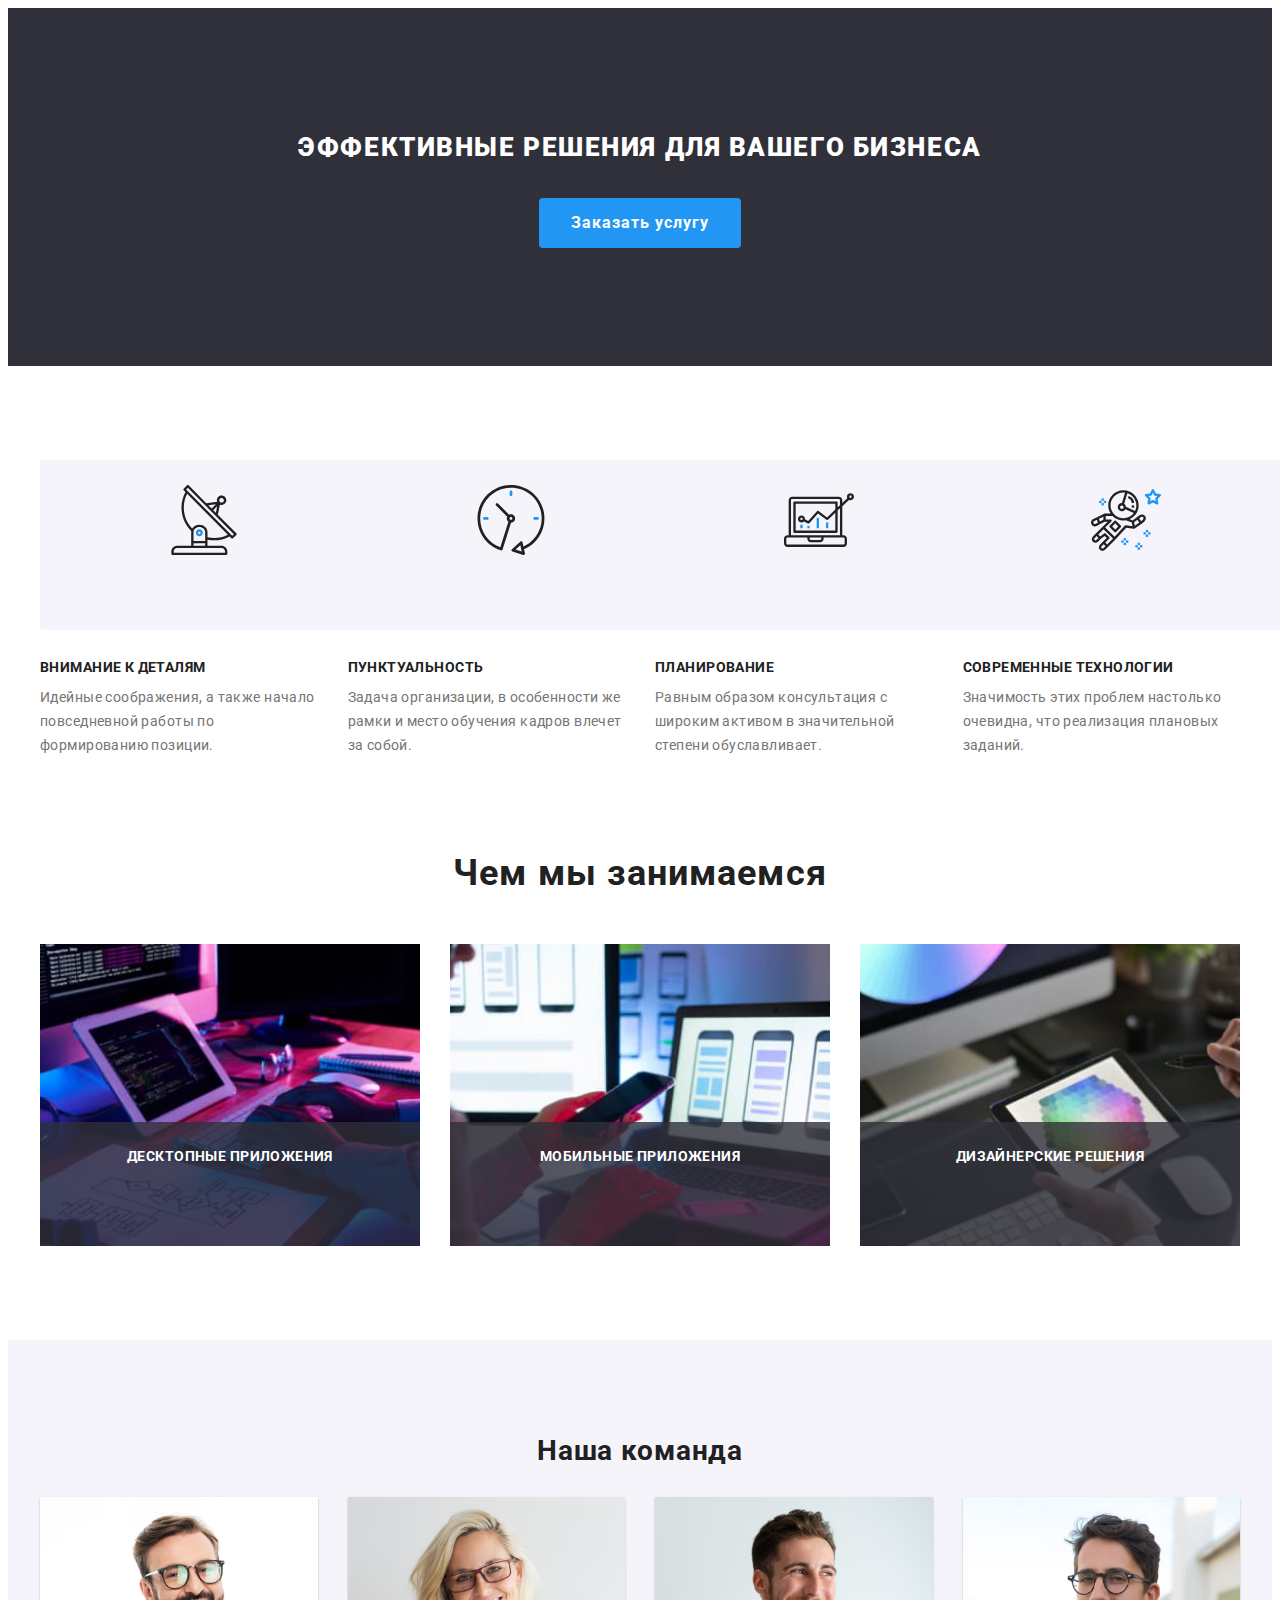
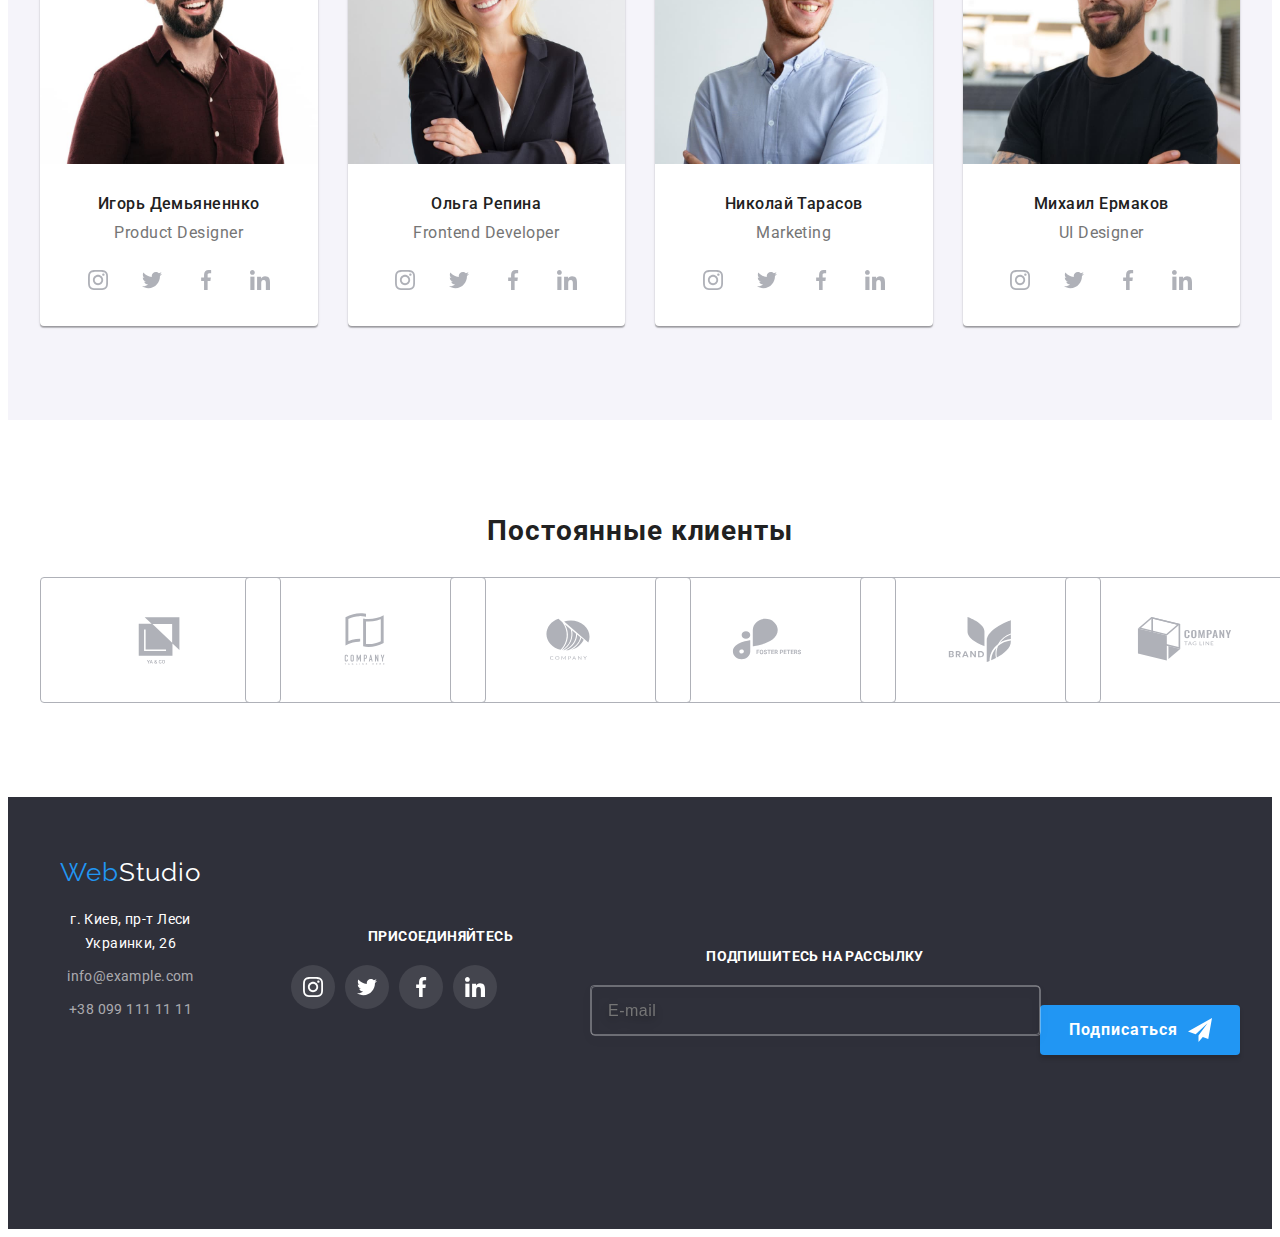
==== index.html @ bc634cd7 "Початок ДЗ 8" ====
<!DOCTYPE html>
<html lang="ru">
  <head>
    <meta charset="UTF-8" />
    <meta http-equiv="X-UA-Compatible" content="IE=edge" />
    <meta name="viewport" content="width=device-width, initial-scale=1.0" />
    <link
      href="https://fonts.googleapis.com/css2?family=Raleway:wght@700&family=Roboto:wght@400;500;700;900&display=swap"
      rel="stylesheet"
    />
    <link
      rel="stylesheet"
      href="https://cdnjs.cloudflare.com/ajax/libs/modern-normalize/1.1.0/modern-normalize.min.css"
      integrity="sha512-wpPYUAdjBVSE4KJnH1VR1HeZfpl1ub8YT/NKx4PuQ5NmX2tKuGu6U/JRp5y+Y8XG2tV+wKQpNHVUX03MfMFn9Q=="
      crossorigin="anonymous"
      referrerpolicy="no-referrer"
    />
    <link rel="stylesheet" href="./css/main.min.css" />
    <title>Студия</title>
  </head>
  <body>
    <!---Шапка сайту-->
    <!-- <header class="header">
      <div class="container">
        <a href="/" class="logo header__logo link"
          >Web<span class="logo logo--dark">Studio</span></a
        >
        <nav class="navigation">
          <ul class="menu-list list">
            <li class="menu-list__item">
              <a class="menu-list__link link current" href="./index.html"
                >Студия</a
              >
            </li>
            <li class="menu-list__item">
              <a class="menu-list__link link" href="./portfolio.html"
                >Портфолио</a
              >
            </li>
            <li class="menu-list__item">
              <a class="menu-list__link link" href="/Контакты">Контакты</a>
            </li>
          </ul>
        </nav>
        <div class="connection">
          <a class="connection__link link" href="malto:info@devstudio.com">
            <svg class="connection__icon" width="16" height="12">
              <use href="./images/symbol-defs-big.svg#icon-envelope"></use></svg
            >info@devstudio.com
          </a>
          <a class="connection__link link" href="tel:+380961111111"
            ><svg class="connection__icon" width="10" height="16">
              <use
                href="./images/symbol-defs-big.svg#icon-smartphone"
              ></use></svg
            >+38 096 111 11 11</a
          >
        </div>
      </div>
    </header> -->

    <!--Герой-->
    <main>
      <section class="hero">
        <div class="container">
          <h1 class="hero__title">ЭФФЕКТИВНЫЕ РЕШЕНИЯ ДЛЯ ВАШЕГО БИЗНЕСА</h1>
          <button type="button" class="hero__btn" data-modal-open>
            Заказать услугу
          </button>
        </div>
      </section>

      <!--О нашей компании-->

      <section class="feature">
        <div class="container">
          <h2 hidden>Наши преемущества</h2>
          <ul class="feature__list list">
            <li class="feature__item">
              <div class="feature__bg">
                <svg class="feature__icon" width="70" height="70">
                  <use href="./images/symbol-defs-big.svg#icon-antenna"></use>
                </svg>
              </div>
              <h3 class="feature__title">ВНИМАНИЕ К ДЕТАЛЯМ</h3>
              <p class="feature__text">
                Идейные соображения, а также начало повседневной работы по
                формированию позиции.
              </p>
            </li>
            <li class="feature__item">
              <div class="feature__bg">
                <svg class="feature__icon" width="70" height="70">
                  <use href="./images/symbol-defs-big.svg#icon-clock"></use>
                </svg>
              </div>
              <h3 class="feature__title">ПУНКТУАЛЬНОСТЬ</h3>
              <p class="feature__text">
                Задача организации, в особенности же рамки и место обучения
                кадров влечет за собой.
              </p>
            </li>
            <li class="feature__item">
              <div class="feature__bg">
                <svg class="feature__icon" width="70" height="70">
                  <use href="./images/symbol-defs-big.svg#icon-diagram"></use>
                </svg>
              </div>
              <h3 class="feature__title">ПЛАНИРОВАНИЕ</h3>
              <p class="feature__text">
                Равным образом консультация с широким активом в значительной
                степени обуславливает.
              </p>
            </li>
            <li class="feature__item">
              <div class="feature__bg">
                <svg class="feature__icon" width="70" height="70">
                  <use href="./images/symbol-defs-big.svg#icon-astronaut"></use>
                </svg>
              </div>
              <h3 class="feature__title">СОВРЕМЕННЫЕ ТЕХНОЛОГИИ</h3>
              <p class="feature__text">
                Значимость этих проблем настолько очевидна, что реализация
                плановых заданий.
              </p>
            </li>
          </ul>
        </div>
      </section>

      <section class="about">
        <div class="container">
          <h2 class="about-title">Чем мы занимаемся</h2>
          <ul class="about-list list">
            <li class="about-item">
              <p class="applications">ДЕСКТОПНЫЕ ПРИЛОЖЕНИЯ</p>
              <img
                src="./images/image1.jpg"
                alt="Написание кода"
                width="370"
                height="294"
              />
            </li>
            <li class="about-item">
              <p class="applications">МОБИЛЬНЫЕ ПРИЛОЖЕНИЯ</p>
              <img
                src="./images/image2.jpg"
                alt="Разработка мобильного приложения"
                width="370"
                height="294"
              />
            </li>
            <li class="about-item">
              <p class="applications">ДИЗАЙНЕРСКИЕ РЕШЕНИЯ</p>
              <img
                src="./images/image3.jpg"
                alt="Конечный результат приложения"
                width="370"
                height="294"
              />
            </li>
          </ul>
        </div>
      </section>

      <section class="team">
        <div class="container">
          <h2 class="team-title">Наша команда</h2>
          <ul class="team-list list">
            <li class="team-item">
              <img
                src="./images/imgigor.jpg"
                alt="Игорь Демьяненнко"
                width="270"
                height="260"
              />
              <div class="name-position">
                <h3 class="team-name">Игорь Демьяненнко</h3>
                <p lang="en" class="team-position">Product Designer</p>
                <ul class="team-soc-list list">
                  <li class="team-soc-item">
                    <a href="" class="team-soc-link">
                      <svg class="team-soc-icon" width="20" height="20">
                        <use
                          href="./images/symbol-defs-big.svg#icon-instagram"
                        ></use>
                      </svg>
                    </a>
                  </li>
                  <li class="team-soc-item">
                    <a href="" class="team-soc-link"
                      ><svg class="team-soc-icon" width="20" height="20">
                        <use
                          href="./images/symbol-defs-big.svg#icon-twitter"
                        ></use></svg
                    ></a>
                  </li>
                  <li class="team-soc-item">
                    <a href="" class="team-soc-link"
                      ><svg class="team-soc-icon" width="20" height="20">
                        <use
                          href="./images/symbol-defs-big.svg#icon-facebook"
                        ></use></svg
                    ></a>
                  </li>
                  <li class="team-soc-item">
                    <a href="" class="team-soc-link"
                      ><svg class="team-soc-icon" width="20" height="20">
                        <use
                          href="./images/symbol-defs-big.svg#icon-linkedin"
                        ></use></svg
                    ></a>
                  </li>
                </ul>
              </div>
            </li>
            <li class="team-item">
              <img
                src="./images/imgolga.jpg"
                alt="Ольга Репина"
                width="270"
                height="260"
              />
              <div class="name-position">
                <h3 class="team-name">Ольга Репина</h3>
                <p lang="en" class="team-position">Frontend Developer</p>
                <ul class="team-soc-list list">
                  <li class="team-soc-item">
                    <a href="" class="team-soc-link">
                      <svg class="team-soc-icon" width="20" height="20">
                        <use
                          href="./images/symbol-defs-big.svg#icon-instagram"
                        ></use>
                      </svg>
                    </a>
                  </li>
                  <li class="team-soc-item">
                    <a href="" class="team-soc-link"
                      ><svg class="team-soc-icon" width="20" height="20">
                        <use
                          href="./images/symbol-defs-big.svg#icon-twitter"
                        ></use></svg
                    ></a>
                  </li>
                  <li class="team-soc-item">
                    <a href="" class="team-soc-link"
                      ><svg class="team-soc-icon" width="20" height="20">
                        <use
                          href="./images/symbol-defs-big.svg#icon-facebook"
                        ></use></svg
                    ></a>
                  </li>
                  <li class="team-soc-item">
                    <a href="" class="team-soc-link"
                      ><svg class="team-soc-icon" width="20" height="20">
                        <use
                          href="./images/symbol-defs-big.svg#icon-linkedin"
                        ></use></svg
                    ></a>
                  </li>
                </ul>
              </div>
            </li>
            <li class="team-item">
              <img
                src="./images/imgnikolay.jpg"
                alt="Николай Тарасов"
                width="270"
                height="260"
              />
              <div class="name-position">
                <h3 class="team-name">Николай Тарасов</h3>
                <p lang="en" class="team-position">Marketing</p>
                <ul class="team-soc-list list">
                  <li class="team-soc-item">
                    <a href="" class="team-soc-link">
                      <svg class="team-soc-icon" width="20" height="20">
                        <use
                          href="./images/symbol-defs-big.svg#icon-instagram"
                        ></use>
                      </svg>
                    </a>
                  </li>
                  <li class="team-soc-item">
                    <a href="" class="team-soc-link"
                      ><svg class="team-soc-icon" width="20" height="20">
                        <use
                          href="./images/symbol-defs-big.svg#icon-twitter"
                        ></use></svg
                    ></a>
                  </li>
                  <li class="team-soc-item">
                    <a href="" class="team-soc-link"
                      ><svg class="team-soc-icon" width="20" height="20">
                        <use
                          href="./images/symbol-defs-big.svg#icon-facebook"
                        ></use></svg
                    ></a>
                  </li>
                  <li class="team-soc-item">
                    <a href="" class="team-soc-link"
                      ><svg class="team-soc-icon" width="20" height="20">
                        <use
                          href="./images/symbol-defs-big.svg#icon-linkedin"
                        ></use></svg
                    ></a>
                  </li>
                </ul>
              </div>
            </li>
            <li class="team-item">
              <img
                src="./images/imgmikhail.jpg"
                alt="Михаил Ермаков"
                width="270"
                height="260"
              />
              <div class="name-position">
                <h3 class="team-name">Михаил Ермаков</h3>
                <p lang="en" class="team-position">UI Designer</p>
                <ul class="team-soc-list list">
                  <li class="team-soc-item">
                    <a href="" class="team-soc-link">
                      <svg class="team-soc-icon" width="20" height="20">
                        <use
                          href="./images/symbol-defs-big.svg#icon-instagram"
                        ></use>
                      </svg>
                    </a>
                  </li>
                  <li class="team-soc-item">
                    <a href="" class="team-soc-link"
                      ><svg class="team-soc-icon" width="20" height="20">
                        <use
                          href="./images/symbol-defs-big.svg#icon-twitter"
                        ></use></svg
                    ></a>
                  </li>
                  <li class="team-soc-item">
                    <a href="" class="team-soc-link"
                      ><svg class="team-soc-icon" width="20" height="20">
                        <use
                          href="./images/symbol-defs-big.svg#icon-facebook"
                        ></use></svg
                    ></a>
                  </li>
                  <li class="team-soc-item">
                    <a href="" class="team-soc-link"
                      ><svg class="team-soc-icon" width="20" height="20">
                        <use
                          href="./images/symbol-defs-big.svg#icon-linkedin"
                        ></use></svg
                    ></a>
                  </li>
                </ul>
              </div>
            </li>
          </ul>
        </div>
      </section>
      <section class="clients">
        <div class="container">
          <h2 class="clients-title">Постоянные клиенты</h2>
          <ul class="clients-list list">
            <li class="clients-item">
              <a href="" class="clients-link">
                <svg class="clients-icon" width="106" height="60">
                  <use href="./images/symbol-defs-big.svg#icon-logo_1"></use>
                </svg>
              </a>
            </li>
            <li class="clients-item">
              <a href="" class="clients-link">
                <svg class="clients-icon" width="106" height="60">
                  <use href="./images/symbol-defs-big.svg#icon-logo_2"></use>
                </svg>
              </a>
            </li>
            <li class="clients-item">
              <a href="" class="clients-link">
                <svg class="clients-icon" width="106" height="60">
                  <use href="./images/symbol-defs-big.svg#icon-logo_3"></use>
                </svg>
              </a>
            </li>
            <li class="clients-item">
              <a href="" class="clients-link">
                <svg class="clients-icon" width="106" height="60">
                  <use href="./images/symbol-defs-big.svg#icon-logo_4"></use>
                </svg>
              </a>
            </li>
            <li class="clients-item">
              <a href="" class="clients-link">
                <svg class="clients-icon" width="106" height="60">
                  <use href="./images/symbol-defs-big.svg#icon-logo_5"></use>
                </svg>
              </a>
            </li>
            <li class="clients-item">
              <a href="" class="clients-link">
                <svg class="clients-icon" width="106" height="60">
                  <use href="./images/symbol-defs-big.svg#icon-logo_6"></use>
                </svg>
              </a>
            </li>
          </ul>
        </div>
      </section>
    </main>

    <!--Подвал-->
    <footer class="footer-content">
      <div class="container">
        <div class="footer-address">
          <a href="/" class="logo logo__footer link"
            >Web<span class="logo__footer logo--light">Studio</span></a
          >
          <address>
            <ul class="address-list list">
              <li class="contact-address">
                <a
                  class="address link"
                  href="https://goo.gl/maps/pw15rnCZKa5F1fGf9"
                  target="_blank"
                  rel="noopener noreferrer nofollow"
                  >г. Киев, пр-т Леси Украинки, 26</a
                >
              </li>
              <li class="contact-address">
                <a class="address-footer link" href="malto:info@example.com"
                  >info@example.com</a
                >
              </li>
              <li class="contact-address">
                <a class="address-footer link" href="tel:+380991111111"
                  >+38 099 111 11 11</a
                >
              </li>
            </ul>
          </address>
        </div>
        <div class="soc-sending">
          <div class="social-media">
            <h2 class="social-media-title">Присоединяйтесь</h2>
            <ul class="social-media-list list">
              <li class="social-media-item">
                <a href="" class="social-media-link">
                  <svg class="social-media-icon" width="20" height="20">
                    <use
                      href="./images/symbol-defs-big.svg#icon-instagram"
                    ></use>
                  </svg>
                </a>
              </li>
              <li class="social-media-item">
                <a href="" class="social-media-link">
                  <svg class="social-media-icon" width="20" height="20">
                    <use href="./images/symbol-defs-big.svg#icon-twitter"></use>
                  </svg>
                </a>
              </li>
              <li class="social-media-item">
                <a href="" class="social-media-link">
                  <svg class="social-media-icon" width="20" height="20">
                    <use
                      href="./images/symbol-defs-big.svg#icon-facebook"
                    ></use>
                  </svg>
                </a>
              </li>
              <li class="social-media-item">
                <a href="" class="social-media-link">
                  <svg class="social-media-icon" width="20" height="20">
                    <use
                      href="./images/symbol-defs-big.svg#icon-linkedin"
                    ></use>
                  </svg>
                </a>
              </li>
            </ul>
          </div>
          <div class="sending">
            <div class="sending-mail">
              <h2 class="sending-title">Подпишитесь на рассылку</h2>
              <form class="form-mail">
                <input name="email" placeholder="E-mail" class="input-mail" />
              </form>
            </div>
            <button type="submit" class="sending-btn">
              Подписаться
              <svg class="iconsend" width="24" height="24">
                <use href="./images/symbol-defs-big.svg#icon-iconsend"></use>
              </svg>
            </button>
          </div>
        </div>
      </div>
    </footer>
    <div class="backdrop is-hidden" data-modal>
      <div class="modal">
        <button type="button" class="modal-close-btn" data-modal-close>
          <svg class="modal-close-icon" width="18" height="18">
            <use href="./images/symbol-defs-big.svg#icon-modal-close"></use>
          </svg>
        </button>
        <form class="modal-form">
          <h2 class="modal-title">Оставьте свои данные, мы вам перезвоним</h2>
          <ul class="modal-list list">
            <li class="modal-item">
              <label class="modal-item-lbl" for="lbl">Имя</label>
              <span class="form-field">
                <input class="input-item" name="lbl" id="lbl" />
                <svg class="modal-icon" width="18" height="18">
                  <use
                    href="./images/symbol-defs-big.svg#icon-person-black"
                  ></use>
                </svg>
              </span>
            </li>
            <li class="modal-item">
              <label class="modal-item-lbl" for="tel">Телефон</label>
              <span class="form-field">
                <input type="tel" class="input-item" name="tel" id="tel" />
                <svg class="modal-icon" width="18" height="18">
                  <use
                    href="./images/symbol-defs-big.svg#icon-phone-black"
                  ></use>
                </svg>
              </span>
            </li>
            <li class="modal-item">
              <label class="modal-item-lbl" for="mail">Почта</label>
              <span class="form-field">
                <input type="email" class="input-item" name="mail" id="mail" />
                <svg class="modal-icon" width="18" height="18">
                  <use
                    href="./images/symbol-defs-big.svg#icon-email-black"
                  ></use>
                </svg>
              </span>
            </li>
          </ul>
          <div class="modal-comment">
            <label class="modal-item-lbl" for="comment">Коментарий</label>
            <textarea
              class="input-item-com"
              name="comment"
              id="comment"
              placeholder="Введите текст"
            ></textarea>
          </div>
          <div class="agree">
            <input
              class="input-check visually-hidden"
              type="checkbox"
              id="input-check"
              name="policy"
              value="policy"
            />
            <label for="input-check" class="check-text">
              <span>
                <svg class="icon-check" width="16" height="15">
                  <use href="./images/symbol-defs-big.svg#icon-check"></use>
                </svg>
              </span>
              Соглашаюсь с рассылкой и принимаю&nbsp;
              <a href="" class="agreement-contract"> Условия договора</a>
            </label>
          </div>
          <button type="submit" class="sending-button">Отправить</button>
        </form>
      </div>
    </div>
    <script src="./js/modal.js"></script>
  </body>
</html>
---- css/main.min.css ----
:root{--title-color: #212121;--first-color: #757575;--second-color: #ffffff;--accent-color: #2196f3;--main-background-color: #f5f4fa;--main-padding: 94px;--main-margin: 30px}body{font-family:"Roboto","Raleway",sans-serif;color:var(--title-color)}p,h1,h2,h3,h4,h5,h6{margin:0}ul{padding-left:0;margin:0}img{display:block;width:100%;height:auto}.link{text-decoration:none}.list{list-style:none}.visually-hidden{position:absolute;white-space:nowrap;width:1px;height:1px;overflow:hidden;border:0;padding:0;clip:rect(0 0 0 0);clip-path:inset(50%);margin:-1px}.container{width:100%;padding-left:15px;padding-right:15px;margin:0 auto}@media screen and (min-width: 480px){.container{max-width:480px}}@media screen and (min-width: 768px){.container{max-width:768px}}@media screen and (min-width: 1200px){.container{max-width:1200px}}.logo{font-family:"Raleway",Tahoma,sans-serif;font-size:26px;line-height:1.19;letter-spacing:.03em;color:var(--accent-color);display:block}.header__logo{margin-right:93px;padding-top:24px;padding-bottom:25px}.logo--dark{color:#000}.header{border-bottom:1px solid #ececec}.header .container{display:flex;align-items:center}.menu-list{display:flex}.menu-list__link{font-weight:500;font-size:14px;line-height:1.14;letter-spacing:.02em;color:var(--title-color);padding-top:32px;padding-bottom:32px;position:relative;transition:color 250ms cubic-bezier(0.4, 0, 0.2, 1)}.menu-list__link:hover,.menu-list__link:focus{color:var(--accent-color)}.menu-list__link.current{color:var(--accent-color)}.link.current::after{content:"";display:block;position:absolute;width:100%;height:4px;bottom:0;background:var(--accent-color);border-radius:2px}.menu-list__item:not(:last-child){margin-right:50px}.connection{display:flex;margin-left:auto}.connection__link{display:flex;align-items:center;font-weight:500;font-size:14px;line-height:1.14;letter-spacing:.02em;color:var(--first-color);padding-top:32px;padding-bottom:32px;transition:color 250ms cubic-bezier(0.4, 0, 0.2, 1)}.connection__link:hover,.connection__link:focus{color:var(--accent-color)}.connection__link:not(:last-child){margin-right:50px}.connection__icon{fill:currentColor;margin-right:10px}.hero{background-color:#2f303a;padding-top:118px;padding-bottom:118px}.hero__title{width:100%;margin:0 auto;font-weight:900;font-size:26px;line-height:1.62;text-align:center;letter-spacing:.06em;text-transform:uppercase;color:var(--second-color);margin-bottom:var(--main-margin)}.hero__btn{font-family:inherit;font-weight:700;font-size:16px;line-height:1.88;letter-spacing:.06em;color:var(--second-color);background-color:var(--accent-color);border-radius:4px;border:none;cursor:pointer;margin:0 auto;display:block;padding:10px 32px;transition:color 250ms cubic-bezier(0.4, 0, 0.2, 1)}.hero__btn:hover,.hero__btn:focus{background-color:#188ce8}.feature{padding-top:60px;padding-bottom:60px}@media screen and (min-width: 1200px){.feature{padding-top:var(--main-padding);padding-bottom:var(--main-padding)}}.feature__bg{width:100%;height:120px;background:#f5f4fa;border-radius:4px;margin-bottom:var(--main-margin);padding:25px}.feature__icon{display:block;margin:0 auto}.feature__title{font-size:14px;line-height:1.14;letter-spacing:.03em;text-transform:uppercase;text-align:center;color:var(--title-color);margin-bottom:10px}@media screen and (min-width: 768px){.feature__title{text-align:left}}.feature__text{font-size:14px;line-height:1.71;letter-spacing:.03em;color:var(--first-color)}.feature__list{margin-bottom:-30px}@media screen and (min-width: 768px){.feature__list{display:flex;flex-wrap:wrap;margin-left:-30px}}.feature__item{margin-bottom:var(--main-margin)}@media screen and (min-width: 768px){.feature__item{width:calc(50% - 30px);margin-left:var(--main-margin);margin-bottom:var(--main-margin)}}@media screen and (min-width: 1200px){.feature__item{width:calc(25% - 30px)}}.about{padding-bottom:var(--main-padding)}@media screen and (max-width: 1199px){.about{display:none}}.about-list{display:flex;margin-left:-30px}.about-item{flex-basis:calc(33.3333333333% - 30px);margin-left:var(--main-margin);position:relative}.applications{position:absolute;bottom:0;width:100%;height:70px;background-color:rgba(47,48,58,.8);font-weight:700;font-size:14px;line-height:1.14;text-align:center;text-transform:uppercase;letter-spacing:.03em;color:var(--second-color);padding:27px 0px}.about-title{font-size:36px;line-height:1.17;letter-spacing:.03em;text-align:center;color:var(--title-color);margin-bottom:50px}.team-title{font-size:28px;line-height:1.18;text-align:center;letter-spacing:.03em;color:var(--title-color);margin-bottom:var(--main-margin)}.team{background-color:var(--main-background-color);padding-top:60px;padding-bottom:60px}@media screen and (min-width: 1200px){.team{padding-top:var(--main-padding);padding-bottom:var(--main-padding)}}.team-list{margin-bottom:-30px}@media screen and (min-width: 768px){.team-list{display:flex;flex-wrap:wrap;margin-left:-30px}}.team-item{margin-bottom:var(--main-margin);background:#fff;box-shadow:0px 1px 3px rgba(0,0,0,.12),0px 1px 1px rgba(0,0,0,.14),0px 2px 1px rgba(0,0,0,.2);border-radius:0px 0px 4px 4px}@media screen and (min-width: 768px){.team-item{width:calc(50% - 30px);margin-left:var(--main-margin);margin-bottom:var(--main-margin)}}@media screen and (min-width: 1200px){.team-item{width:calc(25% - 30px)}}.team-name{font-weight:500;font-size:16px;line-height:1.19;text-align:center;letter-spacing:.03em;color:var(--title-color);margin-bottom:10px;padding-top:30px}.team-position{font-size:16px;line-height:1.19;text-align:center;letter-spacing:.03em;color:var(--first-color);margin-bottom:16px}.team-soc-list{display:flex;justify-content:center;padding-bottom:24px}.team-soc-item:not(:last-child){margin-right:10px}.team-soc-link{width:44px;height:44px;background-color:var(--second-color);border-radius:50%;display:flex;justify-content:center;align-items:center;color:#afb1b8;transition:color 250ms cubic-bezier(0.4, 0, 0.2, 1),background-color 250ms cubic-bezier(0.4, 0, 0.2, 1)}.team-soc-link:hover,.team-soc-link:focus{background-color:var(--accent-color);color:var(--second-color)}.team-soc-icon{fill:currentColor}.clients{padding-top:60px;padding-bottom:60px}@media screen and (min-width: 1200px){.clients{padding-top:var(--main-padding);padding-bottom:var(--main-padding)}}.clients-title{font-style:normal;font-size:28px;line-height:1.18;text-align:center;letter-spacing:.03em;color:var(--title-color);margin-bottom:var(--main-margin)}.clients-list{display:flex;flex-wrap:wrap;margin-left:-30px;margin-bottom:-30px}.clients-item{width:calc(50% - 30px);margin-left:var(--main-margin);margin-bottom:var(--main-margin)}@media screen and (min-width: 768px){.clients-item{width:calc(33.3333333333% - 30px)}}@media screen and (min-width: 1200px){.clients-item{width:calc(16.6666666667% - 30px)}}.clients-link{display:flex;justify-content:center;align-items:center;width:100%;height:92px;border:1px solid #afb1b8;border-radius:4px;color:#afb1b8;padding:16px 32px;transition:color 250ms cubic-bezier(0.4, 0, 0.2, 1),border 250ms cubic-bezier(0.4, 0, 0.2, 1)}.clients-link:hover,.clients-link:focus{border:1px solid var(--accent-color);color:var(--accent-color)}.clients-icon{fill:currentColor}.footer-content{padding-top:60px;padding-bottom:60px;background-color:#2f303a}@media screen and (min-width: 768px){.footer-address-tab{display:flex;justify-content:space-around}}@media screen and (min-width: 1200px){.footer-content .container{display:flex}}.footer-address{text-align:center}@media screen and (min-width: 1200px){.footer-address{margin-right:70px}}.logo__footer{margin-bottom:20px}.logo--light{color:var(--second-color)}@media screen and (min-width: 1200px){.logo--light{margin-bottom:93px}}.address-list{margin-bottom:60px}@media screen and (min-width: 1200px){.address-list{margin-top:20px}}.address{font-style:normal;font-size:14px;line-height:1.71;letter-spacing:.03em;color:var(--second-color);transition:color 250ms cubic-bezier(0.4, 0, 0.2, 1)}.address:hover,.address:focus{color:var(--accent-color)}.address-footer{font-style:normal;font-size:14px;line-height:1.71;letter-spacing:.03em;color:rgba(255,255,255,.6);transition:color 250ms cubic-bezier(0.4, 0, 0.2, 1)}.address-footer:hover,.address-footer:focus{color:var(--accent-color)}@media screen and (min-width: 1200px){.contact-address:not(:last-child){margin-bottom:9px}}@media screen and (min-width: 1200px){.social-media{padding-top:72px;padding-bottom:100px}}.social-media-title{font-size:14px;line-height:1.14;letter-spacing:.03em;text-transform:uppercase;text-align:center;color:var(--second-color);margin-bottom:20px}.social-media-list{display:flex;justify-content:center;margin-bottom:60px}@media screen and (min-width: 1200px){.social-media-list{margin-right:93px}}.social-media-item:not(:last-child){margin-right:10px}.social-media-link{display:flex;justify-content:center;align-items:center;width:44px;height:44px;background-color:rgba(255,255,255,.1);color:var(--second-color);border-radius:50%;transition:background-color 250ms cubic-bezier(0.4, 0, 0.2, 1)}.social-media-link:hover,.social-media-link:focus{background-color:var(--accent-color)}.social-media-icon{fill:currentColor}@media screen and (min-width: 1200px){.soc-sending{display:flex;align-items:center}}@media screen and (min-width: 1200px){.sending{display:flex;align-items:flex-end;padding-top:72px;padding-bottom:var(--main-padding)}}.sending-title{font-size:14px;line-height:1.14;letter-spacing:.03em;text-transform:uppercase;text-align:center;color:var(--second-color);margin-bottom:20px}.form-mail{width:100%;height:50px;border:1px solid rgba(255,255,255,.3);box-sizing:border-box;filter:drop-shadow(0px 4px 4px rgba(0, 0, 0, 0.15));border-radius:4px;margin-right:12px;margin-bottom:20px}@media screen and (min-width: 768px){.form-mail{display:block;margin:0 auto;width:450px;height:50px;margin-bottom:20px}}.input-mail{width:100%;height:50px;background-color:rgba(0,0,0,0);font-size:16px;line-height:1.25;letter-spacing:.03em;border:1px solid rgba(255,255,255,.3);box-sizing:border-box;filter:drop-shadow(0px 4px 4px rgba(0, 0, 0, 0.15));border-radius:4px;padding:15px 0 15px 16px;outline:none;transition:border-color 250ms cubic-bezier(0.4, 0, 0.2, 1)}.input-mail:focus{border-color:var(--accent-color);color:rgba(255,255,255,.3)}@media screen and (min-width: 768px){.input-mail{width:450px;height:50px}}.sending-btn{width:200px;height:50px;padding:10px 0 10px 29px;margin:0 auto;font-family:inherit;font-weight:700;font-size:16px;line-height:1.88;display:flex;align-items:center;text-align:center;letter-spacing:.06em;background-color:var(--accent-color);color:var(--second-color);box-shadow:0px 4px 4px rgba(0,0,0,.15);border-radius:4px;border:rgba(0,0,0,0);transition:background-color 250ms cubic-bezier(0.4, 0, 0.2, 1);cursor:pointer}.sending-btn:hover,.sending-btn:focus{background-color:#188ce8}.iconsend{fill:currentColor;margin-left:10px}.works{padding-top:60px;padding-bottom:60px}@media screen and (min-width: 1200px){.works{padding-top:var(--main-padding);padding-bottom:var(--main-padding)}}.button-list{display:flex;flex-wrap:wrap;margin-bottom:-15px;margin-left:-8px}@media screen and (min-width: 768px){.button-list{justify-content:center}}.work-button{margin-bottom:15px;margin-left:8px}.button-item{font-family:inherit;font-weight:500;font-size:16px;line-height:1.62;letter-spacing:.03em;color:var(--title-color);background-color:var(--main-background-color);cursor:pointer;border-radius:4px;border:rgba(0,0,0,0);padding:6px 22px;transition:color 250ms cubic-bezier(0.4, 0, 0.2, 1),background-color 250ms cubic-bezier(0.4, 0, 0.2, 1)}.button-item:hover,.button-item:focus{color:var(--second-color);background-color:var(--accent-color);box-shadow:0px 3px 1px rgba(0,0,0,.1),0px 1px 2px rgba(0,0,0,.08),0px 2px 2px rgba(0,0,0,.12)}.button-list .button-item.current{color:var(--second-color);background-color:var(--accent-color)}.work-list{margin-top:40px;margin-left:-30px;margin-bottom:-30px}@media screen and (min-width: 768px)and (max-width: 1199px){.work-list{display:flex;flex-wrap:wrap;margin-top:30px}}@media screen and (min-width: 1200px){.work-list{display:flex;flex-wrap:wrap;margin-top:50px}}.work-item{margin-left:30px;margin-bottom:30px}@media screen and (min-width: 768px){.work-item{width:calc(50% - 30px)}}@media screen and (min-width: 1200px){.work-item{width:calc(33.3333333333% - 30px)}}.work-link:hover{display:block;box-shadow:0px 1px 1px rgba(0,0,0,.12),0px 4px 4px rgba(0,0,0,.06),1px 4px 6px rgba(0,0,0,.16)}.title-text{padding:20px 24px;background:#fff;border-left:1px solid #eee;border-right:1px solid #eee;border-bottom:1px solid #eee}.work-title{font-size:18px;line-height:2;letter-spacing:.06em;color:var(--title-color);margin-bottom:4px}@media screen and (min-width: 768px)and (max-width: 1199px){.grow{padding-bottom:36px}}.work-text{font-size:16px;line-height:1.88;letter-spacing:.03em;color:var(--first-color)}.work-wrap{position:relative;overflow:hidden}.work-text-second{position:absolute;bottom:0;transform:translateY(100%);transition:transform 250ms cubic-bezier(0.4, 0, 0.2, 1);background-color:rgba(33,150,243,.9);font-size:18px;line-height:1.56;letter-spacing:.03em;color:var(--second-color);height:100%;padding:24px;overflow-y:scroll}@media screen and (min-width: 480px){.work-text-second{padding:77px 24px 0 24px}}@media screen and (min-width: 768px){.work-text-second{padding:49px 24px 77px 24px}}@media screen and (min-width: 1200px){.work-text-second{padding:63px 24px}}.work-item:hover .work-text-second{transform:translateY(0%)}.backdrop{position:fixed;top:0px;left:0px;width:100%;height:100%;background-color:rgba(0,0,0,.2);transition:visibility 250ms cubic-bezier(0.4, 0, 0.2, 1),opacity 250ms cubic-bezier(0.4, 0, 0.2, 1)}.modal{position:absolute;width:528px;min-height:581px;background-color:var(--second-color);box-shadow:0px 1px 3px rgba(0,0,0,.12),0px 1px 1px rgba(0,0,0,.14),0px 2px 1px rgba(0,0,0,.2);border-radius:4px;top:50%;left:50%;transition:transform 250ms cubic-bezier(0.4, 0, 0.2, 1);transform:translate(-50%, -50%) scale(1);padding:40px}.backdrop.is-hidden .modal{transform:scale(0.5)}.modal-close-btn{position:absolute;top:8px;right:8px;width:30px;height:30px;border-radius:50%;border:1px solid rgba(0,0,0,.1);background-color:rgba(0,0,0,0);padding:6px;display:flex;cursor:pointer;transition:transform 250ms cubic-bezier(0.4, 0, 0.2, 1)}.modal-close-btn:hover,.modal-close-btn:focus{fill:var(--accent-color)}.modal-title{font-size:20px;line-height:1.15;text-align:center;letter-spacing:.03em;color:var(--title-color);margin-bottom:12px}.input-item{width:448px;height:40px;border:1px solid rgba(33,33,33,.2);box-sizing:border-box;border-radius:4px;outline:none;padding-left:42px;transition:transform 250ms cubic-bezier(0.4, 0, 0.2, 1)}.input-item:focus{border-color:var(--accent-color)}.modal-comment{margin-bottom:20px}.modal-item-lbl{display:block;font-size:12px;line-height:1.17;letter-spacing:.01em;color:var(--first-color);margin-bottom:4px}.modal-item{margin-bottom:10px}.input-item-com{width:448px;height:120px;border:1px solid rgba(33,33,33,.2);box-sizing:border-box;border-radius:4px;outline:none;padding:12px 16px;transition:transform 250ms cubic-bezier(0.4, 0, 0.2, 1)}.input-item-com::placeholder{font-size:14px;line-height:1.14;letter-spacing:.01em;color:rgba(117,117,117,.5)}.input-item-com:focus{border-color:var(--accent-color)}textarea{resize:none}.form-field{position:relative}.modal-icon{position:absolute;left:12px;top:50%;transform:translateY(-50%)}.input-item:focus+.modal-icon{fill:var(--accent-color)}.agree{padding-left:13px;margin-bottom:var(--main-margin)}.check-text{font-size:14px;line-height:1.71;letter-spacing:.03em;color:var(--first-color);display:flex;align-items:center}.check-text span{width:16px;height:15px;margin-right:7px;border:2px solid #000;border-radius:3px;background-color:rgba(0,0,0,0);display:flex;align-items:center;justify-content:center;cursor:pointer}.input-check:checked+.check-text span{background-color:var(--accent-color);border:none}.input-check:focus+.check-text span{border-color:var(--accent-color)}.icon-check{fill:rgba(0,0,0,0)}.input-check:checked+.check-text .icon-check{fill:var(--second-color)}.agreement-contract{font-size:14px;line-height:1.71;letter-spacing:.03em;text-decoration-line:underline;color:var(--accent-color)}.sending-button{padding:10px 55px 10px 56px;margin:0 auto;font-family:inherit;font-weight:700;font-size:16px;line-height:1.88;display:flex;align-items:center;text-align:center;letter-spacing:.06em;background-color:var(--accent-color);color:var(--second-color);box-shadow:0px 4px 4px rgba(0,0,0,.15);border-radius:4px;border:rgba(0,0,0,0);transition:background-color 250ms cubic-bezier(0.4, 0, 0.2, 1);cursor:pointer}.sending-button:hover,.sending-button:focus{background-color:#188ce8}.is-hidden{visibility:hidden;opacity:0;pointer-events:none}/*# sourceMappingURL=main.min.css.map */
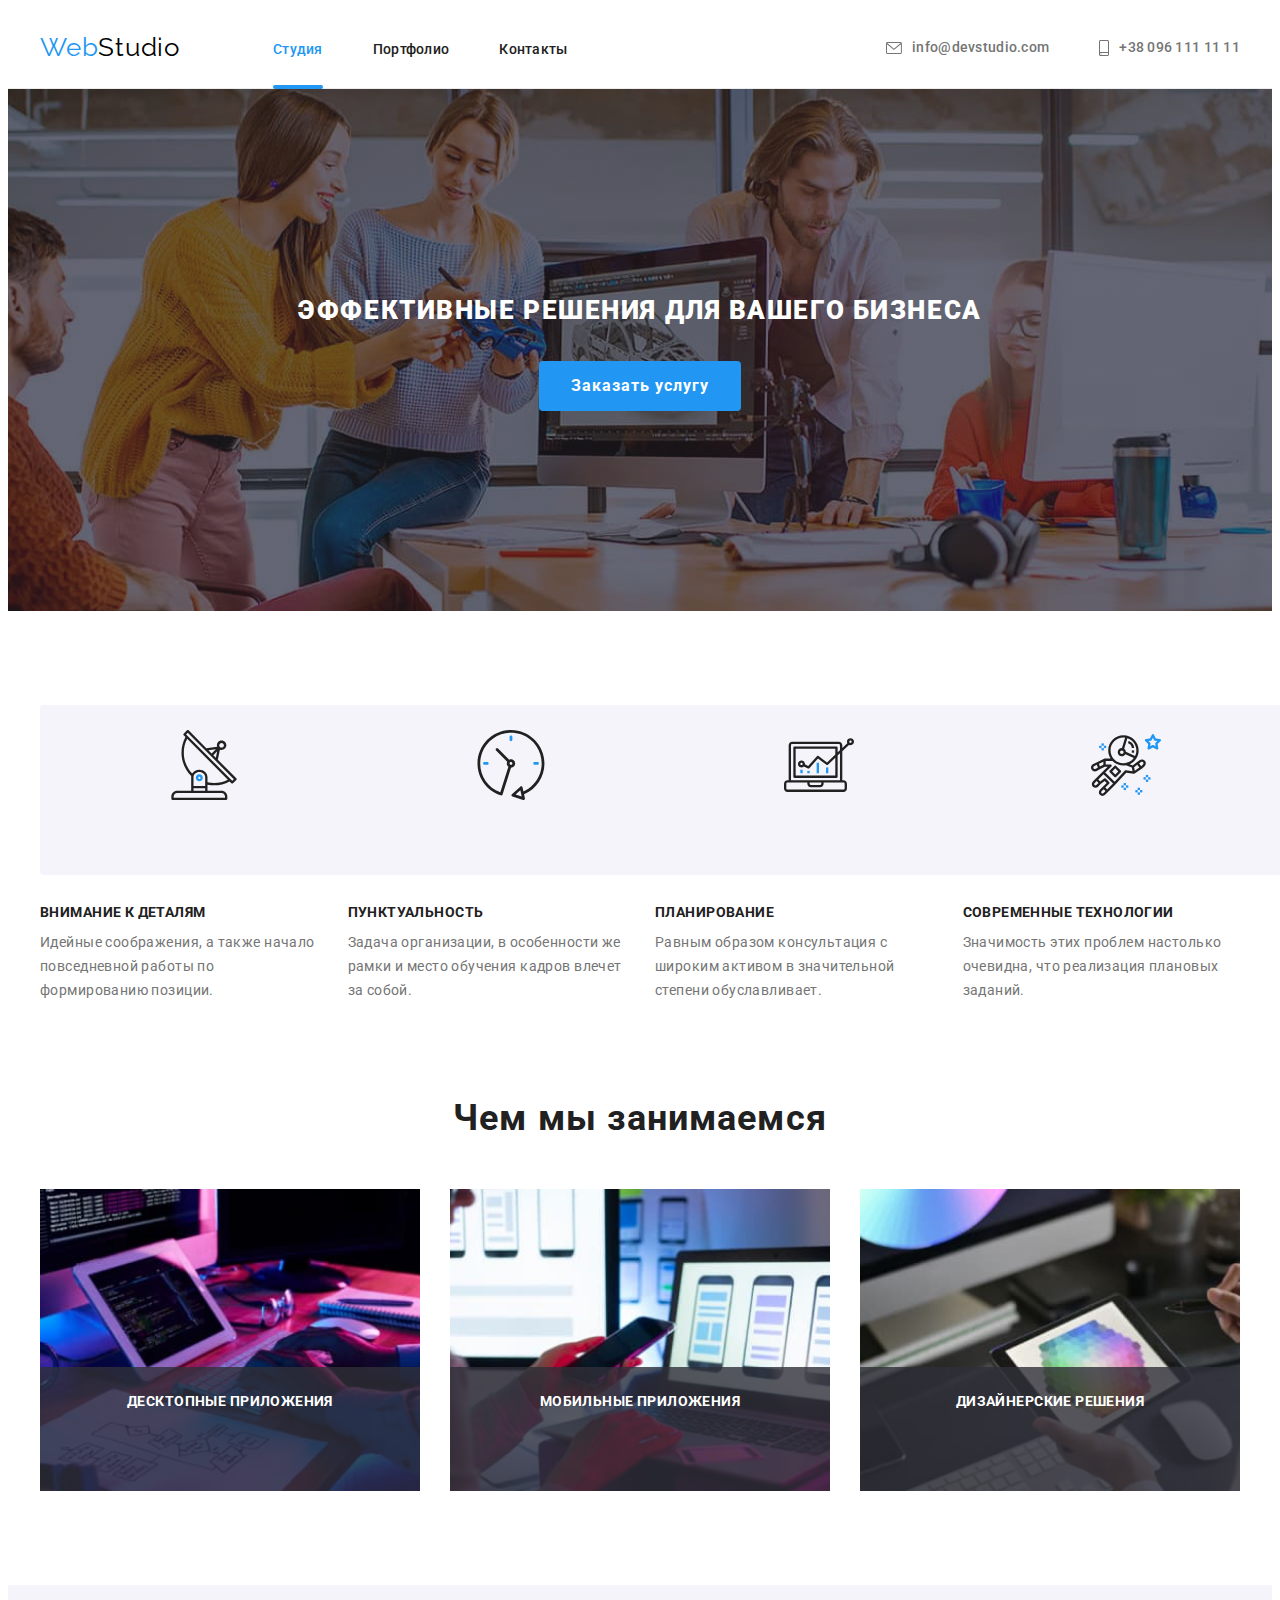
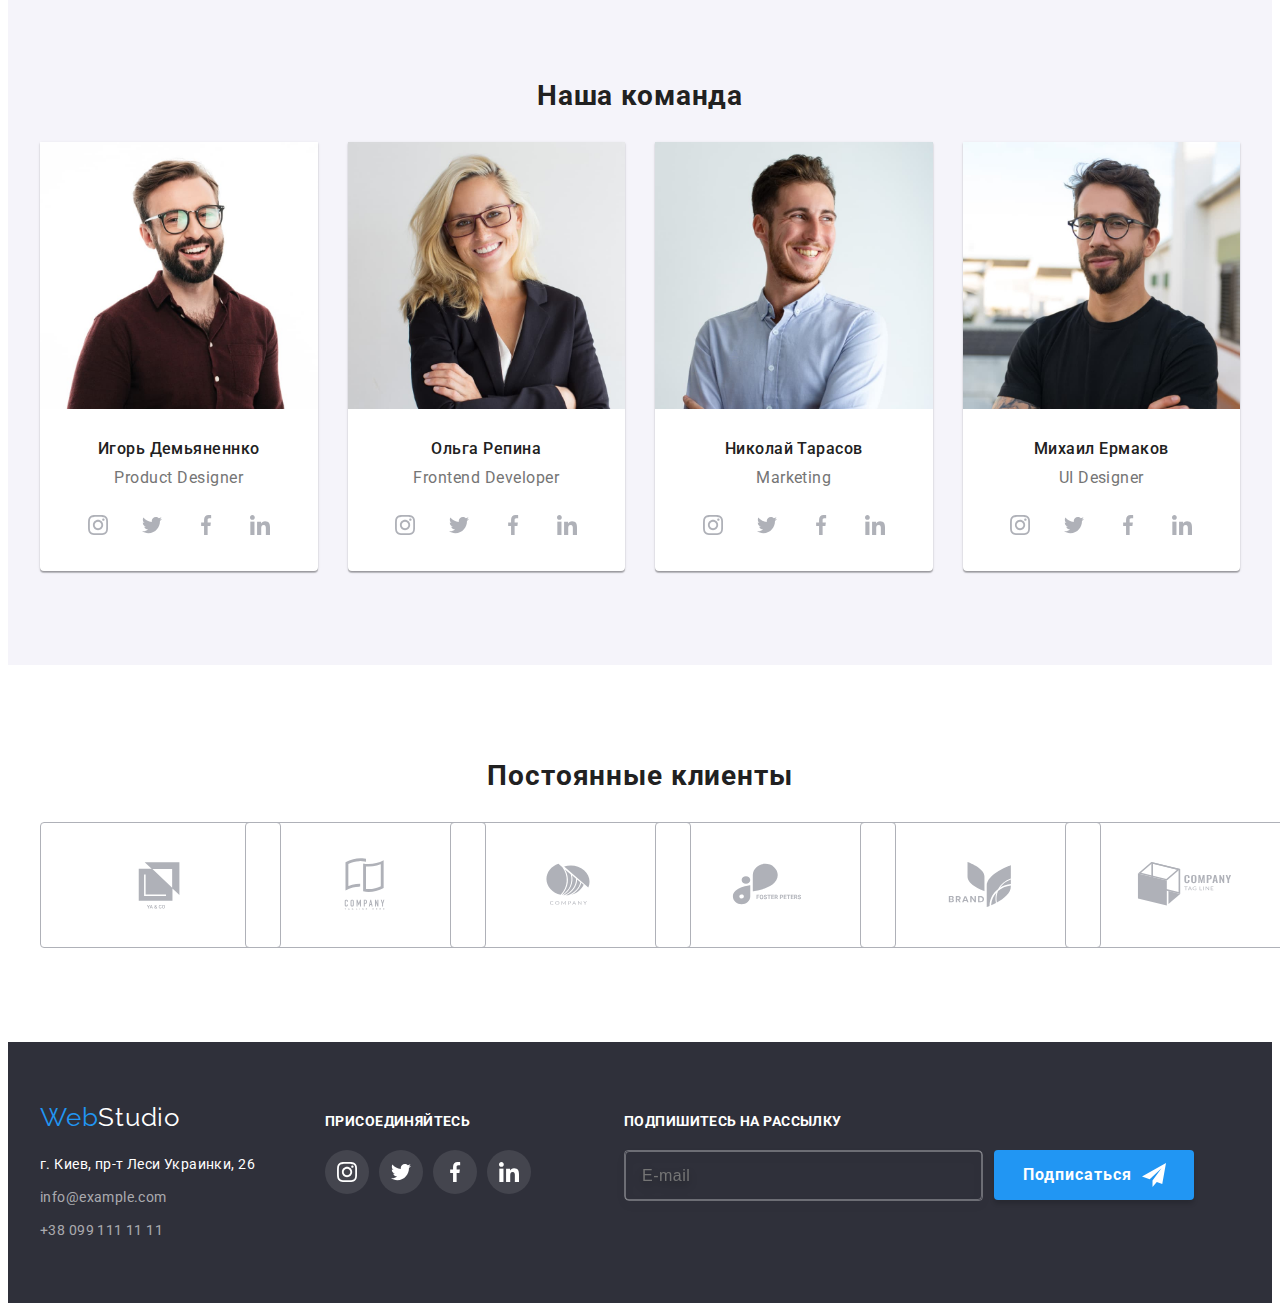
==== commit ce9513cf: "Десктоп та планшет основа" ====
--- a/index.html
+++ b/index.html
@@ -20,10 +20,10 @@
   </head>
   <body>
     <!---Шапка сайту-->
-    <!-- <header class="header">
+    <header class="header">
       <div class="container">
         <a href="/" class="logo header__logo link"
-          >Web<span class="logo logo--dark">Studio</span></a
+          >Web<span class="header__logo--dark">Studio</span></a
         >
         <nav class="navigation">
           <ul class="menu-list list">
@@ -57,7 +57,7 @@
           >
         </div>
       </div>
-    </header> -->
+    </header>
 
     <!--Герой-->
     <main>
@@ -412,73 +412,79 @@
     <!--Подвал-->
     <footer class="footer-content">
       <div class="container">
-        <div class="footer-address">
-          <a href="/" class="logo logo__footer link"
-            >Web<span class="logo__footer logo--light">Studio</span></a
-          >
-          <address>
-            <ul class="address-list list">
-              <li class="contact-address">
-                <a
-                  class="address link"
-                  href="https://goo.gl/maps/pw15rnCZKa5F1fGf9"
-                  target="_blank"
-                  rel="noopener noreferrer nofollow"
-                  >г. Киев, пр-т Леси Украинки, 26</a
-                >
-              </li>
-              <li class="contact-address">
-                <a class="address-footer link" href="malto:info@example.com"
-                  >info@example.com</a
-                >
-              </li>
-              <li class="contact-address">
-                <a class="address-footer link" href="tel:+380991111111"
-                  >+38 099 111 11 11</a
-                >
-              </li>
-            </ul>
-          </address>
-        </div>
-        <div class="soc-sending">
-          <div class="social-media">
-            <h2 class="social-media-title">Присоединяйтесь</h2>
-            <ul class="social-media-list list">
-              <li class="social-media-item">
-                <a href="" class="social-media-link">
-                  <svg class="social-media-icon" width="20" height="20">
-                    <use
-                      href="./images/symbol-defs-big.svg#icon-instagram"
-                    ></use>
-                  </svg>
-                </a>
-              </li>
-              <li class="social-media-item">
-                <a href="" class="social-media-link">
-                  <svg class="social-media-icon" width="20" height="20">
-                    <use href="./images/symbol-defs-big.svg#icon-twitter"></use>
-                  </svg>
-                </a>
-              </li>
-              <li class="social-media-item">
-                <a href="" class="social-media-link">
-                  <svg class="social-media-icon" width="20" height="20">
-                    <use
-                      href="./images/symbol-defs-big.svg#icon-facebook"
-                    ></use>
-                  </svg>
-                </a>
-              </li>
-              <li class="social-media-item">
-                <a href="" class="social-media-link">
-                  <svg class="social-media-icon" width="20" height="20">
-                    <use
-                      href="./images/symbol-defs-big.svg#icon-linkedin"
-                    ></use>
-                  </svg>
-                </a>
-              </li>
-            </ul>
+        <div class="footer-address-desk">
+          <div class="footer-address-tab">
+            <div class="footer-address">
+              <a href="/" class="logo logo__footer link"
+                >Web<span class="logo__footer logo--light">Studio</span></a
+              >
+              <address>
+                <ul class="address-list list">
+                  <li class="contact-address">
+                    <a
+                      class="address link"
+                      href="https://goo.gl/maps/pw15rnCZKa5F1fGf9"
+                      target="_blank"
+                      rel="noopener noreferrer nofollow"
+                      >г. Киев, пр-т Леси Украинки, 26</a
+                    >
+                  </li>
+                  <li class="contact-address">
+                    <a class="address-footer link" href="malto:info@example.com"
+                      >info@example.com</a
+                    >
+                  </li>
+                  <li class="contact-address">
+                    <a class="address-footer link" href="tel:+380991111111"
+                      >+38 099 111 11 11</a
+                    >
+                  </li>
+                </ul>
+              </address>
+            </div>
+            <div class="soc-sending">
+              <div class="social-media">
+                <h2 class="social-media-title">Присоединяйтесь</h2>
+                <ul class="social-media-list list">
+                  <li class="social-media-item">
+                    <a href="" class="social-media-link">
+                      <svg class="social-media-icon" width="20" height="20">
+                        <use
+                          href="./images/symbol-defs-big.svg#icon-instagram"
+                        ></use>
+                      </svg>
+                    </a>
+                  </li>
+                  <li class="social-media-item">
+                    <a href="" class="social-media-link">
+                      <svg class="social-media-icon" width="20" height="20">
+                        <use
+                          href="./images/symbol-defs-big.svg#icon-twitter"
+                        ></use>
+                      </svg>
+                    </a>
+                  </li>
+                  <li class="social-media-item">
+                    <a href="" class="social-media-link">
+                      <svg class="social-media-icon" width="20" height="20">
+                        <use
+                          href="./images/symbol-defs-big.svg#icon-facebook"
+                        ></use>
+                      </svg>
+                    </a>
+                  </li>
+                  <li class="social-media-item">
+                    <a href="" class="social-media-link">
+                      <svg class="social-media-icon" width="20" height="20">
+                        <use
+                          href="./images/symbol-defs-big.svg#icon-linkedin"
+                        ></use>
+                      </svg>
+                    </a>
+                  </li>
+                </ul>
+              </div>
+            </div>
           </div>
           <div class="sending">
             <div class="sending-mail">
--- a/css/main.min.css
+++ b/css/main.min.css
@@ -1 +1 @@
-:root{--title-color: #212121;--first-color: #757575;--second-color: #ffffff;--accent-color: #2196f3;--main-background-color: #f5f4fa;--main-padding: 94px;--main-margin: 30px}body{font-family:"Roboto","Raleway",sans-serif;color:var(--title-color)}p,h1,h2,h3,h4,h5,h6{margin:0}ul{padding-left:0;margin:0}img{display:block;width:100%;height:auto}.link{text-decoration:none}.list{list-style:none}.visually-hidden{position:absolute;white-space:nowrap;width:1px;height:1px;overflow:hidden;border:0;padding:0;clip:rect(0 0 0 0);clip-path:inset(50%);margin:-1px}.container{width:100%;padding-left:15px;padding-right:15px;margin:0 auto}@media screen and (min-width: 480px){.container{max-width:480px}}@media screen and (min-width: 768px){.container{max-width:768px}}@media screen and (min-width: 1200px){.container{max-width:1200px}}.logo{font-family:"Raleway",Tahoma,sans-serif;font-size:26px;line-height:1.19;letter-spacing:.03em;color:var(--accent-color);display:block}.header__logo{margin-right:93px;padding-top:24px;padding-bottom:25px}.logo--dark{color:#000}.header{border-bottom:1px solid #ececec}.header .container{display:flex;align-items:center}.menu-list{display:flex}.menu-list__link{font-weight:500;font-size:14px;line-height:1.14;letter-spacing:.02em;color:var(--title-color);padding-top:32px;padding-bottom:32px;position:relative;transition:color 250ms cubic-bezier(0.4, 0, 0.2, 1)}.menu-list__link:hover,.menu-list__link:focus{color:var(--accent-color)}.menu-list__link.current{color:var(--accent-color)}.link.current::after{content:"";display:block;position:absolute;width:100%;height:4px;bottom:0;background:var(--accent-color);border-radius:2px}.menu-list__item:not(:last-child){margin-right:50px}.connection{display:flex;margin-left:auto}.connection__link{display:flex;align-items:center;font-weight:500;font-size:14px;line-height:1.14;letter-spacing:.02em;color:var(--first-color);padding-top:32px;padding-bottom:32px;transition:color 250ms cubic-bezier(0.4, 0, 0.2, 1)}.connection__link:hover,.connection__link:focus{color:var(--accent-color)}.connection__link:not(:last-child){margin-right:50px}.connection__icon{fill:currentColor;margin-right:10px}.hero{background-color:#2f303a;padding-top:118px;padding-bottom:118px}.hero__title{width:100%;margin:0 auto;font-weight:900;font-size:26px;line-height:1.62;text-align:center;letter-spacing:.06em;text-transform:uppercase;color:var(--second-color);margin-bottom:var(--main-margin)}.hero__btn{font-family:inherit;font-weight:700;font-size:16px;line-height:1.88;letter-spacing:.06em;color:var(--second-color);background-color:var(--accent-color);border-radius:4px;border:none;cursor:pointer;margin:0 auto;display:block;padding:10px 32px;transition:color 250ms cubic-bezier(0.4, 0, 0.2, 1)}.hero__btn:hover,.hero__btn:focus{background-color:#188ce8}.feature{padding-top:60px;padding-bottom:60px}@media screen and (min-width: 1200px){.feature{padding-top:var(--main-padding);padding-bottom:var(--main-padding)}}.feature__bg{width:100%;height:120px;background:#f5f4fa;border-radius:4px;margin-bottom:var(--main-margin);padding:25px}.feature__icon{display:block;margin:0 auto}.feature__title{font-size:14px;line-height:1.14;letter-spacing:.03em;text-transform:uppercase;text-align:center;color:var(--title-color);margin-bottom:10px}@media screen and (min-width: 768px){.feature__title{text-align:left}}.feature__text{font-size:14px;line-height:1.71;letter-spacing:.03em;color:var(--first-color)}.feature__list{margin-bottom:-30px}@media screen and (min-width: 768px){.feature__list{display:flex;flex-wrap:wrap;margin-left:-30px}}.feature__item{margin-bottom:var(--main-margin)}@media screen and (min-width: 768px){.feature__item{width:calc(50% - 30px);margin-left:var(--main-margin);margin-bottom:var(--main-margin)}}@media screen and (min-width: 1200px){.feature__item{width:calc(25% - 30px)}}.about{padding-bottom:var(--main-padding)}@media screen and (max-width: 1199px){.about{display:none}}.about-list{display:flex;margin-left:-30px}.about-item{flex-basis:calc(33.3333333333% - 30px);margin-left:var(--main-margin);position:relative}.applications{position:absolute;bottom:0;width:100%;height:70px;background-color:rgba(47,48,58,.8);font-weight:700;font-size:14px;line-height:1.14;text-align:center;text-transform:uppercase;letter-spacing:.03em;color:var(--second-color);padding:27px 0px}.about-title{font-size:36px;line-height:1.17;letter-spacing:.03em;text-align:center;color:var(--title-color);margin-bottom:50px}.team-title{font-size:28px;line-height:1.18;text-align:center;letter-spacing:.03em;color:var(--title-color);margin-bottom:var(--main-margin)}.team{background-color:var(--main-background-color);padding-top:60px;padding-bottom:60px}@media screen and (min-width: 1200px){.team{padding-top:var(--main-padding);padding-bottom:var(--main-padding)}}.team-list{margin-bottom:-30px}@media screen and (min-width: 768px){.team-list{display:flex;flex-wrap:wrap;margin-left:-30px}}.team-item{margin-bottom:var(--main-margin);background:#fff;box-shadow:0px 1px 3px rgba(0,0,0,.12),0px 1px 1px rgba(0,0,0,.14),0px 2px 1px rgba(0,0,0,.2);border-radius:0px 0px 4px 4px}@media screen and (min-width: 768px){.team-item{width:calc(50% - 30px);margin-left:var(--main-margin);margin-bottom:var(--main-margin)}}@media screen and (min-width: 1200px){.team-item{width:calc(25% - 30px)}}.team-name{font-weight:500;font-size:16px;line-height:1.19;text-align:center;letter-spacing:.03em;color:var(--title-color);margin-bottom:10px;padding-top:30px}.team-position{font-size:16px;line-height:1.19;text-align:center;letter-spacing:.03em;color:var(--first-color);margin-bottom:16px}.team-soc-list{display:flex;justify-content:center;padding-bottom:24px}.team-soc-item:not(:last-child){margin-right:10px}.team-soc-link{width:44px;height:44px;background-color:var(--second-color);border-radius:50%;display:flex;justify-content:center;align-items:center;color:#afb1b8;transition:color 250ms cubic-bezier(0.4, 0, 0.2, 1),background-color 250ms cubic-bezier(0.4, 0, 0.2, 1)}.team-soc-link:hover,.team-soc-link:focus{background-color:var(--accent-color);color:var(--second-color)}.team-soc-icon{fill:currentColor}.clients{padding-top:60px;padding-bottom:60px}@media screen and (min-width: 1200px){.clients{padding-top:var(--main-padding);padding-bottom:var(--main-padding)}}.clients-title{font-style:normal;font-size:28px;line-height:1.18;text-align:center;letter-spacing:.03em;color:var(--title-color);margin-bottom:var(--main-margin)}.clients-list{display:flex;flex-wrap:wrap;margin-left:-30px;margin-bottom:-30px}.clients-item{width:calc(50% - 30px);margin-left:var(--main-margin);margin-bottom:var(--main-margin)}@media screen and (min-width: 768px){.clients-item{width:calc(33.3333333333% - 30px)}}@media screen and (min-width: 1200px){.clients-item{width:calc(16.6666666667% - 30px)}}.clients-link{display:flex;justify-content:center;align-items:center;width:100%;height:92px;border:1px solid #afb1b8;border-radius:4px;color:#afb1b8;padding:16px 32px;transition:color 250ms cubic-bezier(0.4, 0, 0.2, 1),border 250ms cubic-bezier(0.4, 0, 0.2, 1)}.clients-link:hover,.clients-link:focus{border:1px solid var(--accent-color);color:var(--accent-color)}.clients-icon{fill:currentColor}.footer-content{padding-top:60px;padding-bottom:60px;background-color:#2f303a}@media screen and (min-width: 768px){.footer-address-tab{display:flex;justify-content:space-around}}@media screen and (min-width: 1200px){.footer-content .container{display:flex}}.footer-address{text-align:center}@media screen and (min-width: 1200px){.footer-address{margin-right:70px}}.logo__footer{margin-bottom:20px}.logo--light{color:var(--second-color)}@media screen and (min-width: 1200px){.logo--light{margin-bottom:93px}}.address-list{margin-bottom:60px}@media screen and (min-width: 1200px){.address-list{margin-top:20px}}.address{font-style:normal;font-size:14px;line-height:1.71;letter-spacing:.03em;color:var(--second-color);transition:color 250ms cubic-bezier(0.4, 0, 0.2, 1)}.address:hover,.address:focus{color:var(--accent-color)}.address-footer{font-style:normal;font-size:14px;line-height:1.71;letter-spacing:.03em;color:rgba(255,255,255,.6);transition:color 250ms cubic-bezier(0.4, 0, 0.2, 1)}.address-footer:hover,.address-footer:focus{color:var(--accent-color)}@media screen and (min-width: 1200px){.contact-address:not(:last-child){margin-bottom:9px}}@media screen and (min-width: 1200px){.social-media{padding-top:72px;padding-bottom:100px}}.social-media-title{font-size:14px;line-height:1.14;letter-spacing:.03em;text-transform:uppercase;text-align:center;color:var(--second-color);margin-bottom:20px}.social-media-list{display:flex;justify-content:center;margin-bottom:60px}@media screen and (min-width: 1200px){.social-media-list{margin-right:93px}}.social-media-item:not(:last-child){margin-right:10px}.social-media-link{display:flex;justify-content:center;align-items:center;width:44px;height:44px;background-color:rgba(255,255,255,.1);color:var(--second-color);border-radius:50%;transition:background-color 250ms cubic-bezier(0.4, 0, 0.2, 1)}.social-media-link:hover,.social-media-link:focus{background-color:var(--accent-color)}.social-media-icon{fill:currentColor}@media screen and (min-width: 1200px){.soc-sending{display:flex;align-items:center}}@media screen and (min-width: 1200px){.sending{display:flex;align-items:flex-end;padding-top:72px;padding-bottom:var(--main-padding)}}.sending-title{font-size:14px;line-height:1.14;letter-spacing:.03em;text-transform:uppercase;text-align:center;color:var(--second-color);margin-bottom:20px}.form-mail{width:100%;height:50px;border:1px solid rgba(255,255,255,.3);box-sizing:border-box;filter:drop-shadow(0px 4px 4px rgba(0, 0, 0, 0.15));border-radius:4px;margin-right:12px;margin-bottom:20px}@media screen and (min-width: 768px){.form-mail{display:block;margin:0 auto;width:450px;height:50px;margin-bottom:20px}}.input-mail{width:100%;height:50px;background-color:rgba(0,0,0,0);font-size:16px;line-height:1.25;letter-spacing:.03em;border:1px solid rgba(255,255,255,.3);box-sizing:border-box;filter:drop-shadow(0px 4px 4px rgba(0, 0, 0, 0.15));border-radius:4px;padding:15px 0 15px 16px;outline:none;transition:border-color 250ms cubic-bezier(0.4, 0, 0.2, 1)}.input-mail:focus{border-color:var(--accent-color);color:rgba(255,255,255,.3)}@media screen and (min-width: 768px){.input-mail{width:450px;height:50px}}.sending-btn{width:200px;height:50px;padding:10px 0 10px 29px;margin:0 auto;font-family:inherit;font-weight:700;font-size:16px;line-height:1.88;display:flex;align-items:center;text-align:center;letter-spacing:.06em;background-color:var(--accent-color);color:var(--second-color);box-shadow:0px 4px 4px rgba(0,0,0,.15);border-radius:4px;border:rgba(0,0,0,0);transition:background-color 250ms cubic-bezier(0.4, 0, 0.2, 1);cursor:pointer}.sending-btn:hover,.sending-btn:focus{background-color:#188ce8}.iconsend{fill:currentColor;margin-left:10px}.works{padding-top:60px;padding-bottom:60px}@media screen and (min-width: 1200px){.works{padding-top:var(--main-padding);padding-bottom:var(--main-padding)}}.button-list{display:flex;flex-wrap:wrap;margin-bottom:-15px;margin-left:-8px}@media screen and (min-width: 768px){.button-list{justify-content:center}}.work-button{margin-bottom:15px;margin-left:8px}.button-item{font-family:inherit;font-weight:500;font-size:16px;line-height:1.62;letter-spacing:.03em;color:var(--title-color);background-color:var(--main-background-color);cursor:pointer;border-radius:4px;border:rgba(0,0,0,0);padding:6px 22px;transition:color 250ms cubic-bezier(0.4, 0, 0.2, 1),background-color 250ms cubic-bezier(0.4, 0, 0.2, 1)}.button-item:hover,.button-item:focus{color:var(--second-color);background-color:var(--accent-color);box-shadow:0px 3px 1px rgba(0,0,0,.1),0px 1px 2px rgba(0,0,0,.08),0px 2px 2px rgba(0,0,0,.12)}.button-list .button-item.current{color:var(--second-color);background-color:var(--accent-color)}.work-list{margin-top:40px;margin-left:-30px;margin-bottom:-30px}@media screen and (min-width: 768px)and (max-width: 1199px){.work-list{display:flex;flex-wrap:wrap;margin-top:30px}}@media screen and (min-width: 1200px){.work-list{display:flex;flex-wrap:wrap;margin-top:50px}}.work-item{margin-left:30px;margin-bottom:30px}@media screen and (min-width: 768px){.work-item{width:calc(50% - 30px)}}@media screen and (min-width: 1200px){.work-item{width:calc(33.3333333333% - 30px)}}.work-link:hover{display:block;box-shadow:0px 1px 1px rgba(0,0,0,.12),0px 4px 4px rgba(0,0,0,.06),1px 4px 6px rgba(0,0,0,.16)}.title-text{padding:20px 24px;background:#fff;border-left:1px solid #eee;border-right:1px solid #eee;border-bottom:1px solid #eee}.work-title{font-size:18px;line-height:2;letter-spacing:.06em;color:var(--title-color);margin-bottom:4px}@media screen and (min-width: 768px)and (max-width: 1199px){.grow{padding-bottom:36px}}.work-text{font-size:16px;line-height:1.88;letter-spacing:.03em;color:var(--first-color)}.work-wrap{position:relative;overflow:hidden}.work-text-second{position:absolute;bottom:0;transform:translateY(100%);transition:transform 250ms cubic-bezier(0.4, 0, 0.2, 1);background-color:rgba(33,150,243,.9);font-size:18px;line-height:1.56;letter-spacing:.03em;color:var(--second-color);height:100%;padding:24px;overflow-y:scroll}@media screen and (min-width: 480px){.work-text-second{padding:77px 24px 0 24px}}@media screen and (min-width: 768px){.work-text-second{padding:49px 24px 77px 24px}}@media screen and (min-width: 1200px){.work-text-second{padding:63px 24px}}.work-item:hover .work-text-second{transform:translateY(0%)}.backdrop{position:fixed;top:0px;left:0px;width:100%;height:100%;background-color:rgba(0,0,0,.2);transition:visibility 250ms cubic-bezier(0.4, 0, 0.2, 1),opacity 250ms cubic-bezier(0.4, 0, 0.2, 1)}.modal{position:absolute;width:528px;min-height:581px;background-color:var(--second-color);box-shadow:0px 1px 3px rgba(0,0,0,.12),0px 1px 1px rgba(0,0,0,.14),0px 2px 1px rgba(0,0,0,.2);border-radius:4px;top:50%;left:50%;transition:transform 250ms cubic-bezier(0.4, 0, 0.2, 1);transform:translate(-50%, -50%) scale(1);padding:40px}.backdrop.is-hidden .modal{transform:scale(0.5)}.modal-close-btn{position:absolute;top:8px;right:8px;width:30px;height:30px;border-radius:50%;border:1px solid rgba(0,0,0,.1);background-color:rgba(0,0,0,0);padding:6px;display:flex;cursor:pointer;transition:transform 250ms cubic-bezier(0.4, 0, 0.2, 1)}.modal-close-btn:hover,.modal-close-btn:focus{fill:var(--accent-color)}.modal-title{font-size:20px;line-height:1.15;text-align:center;letter-spacing:.03em;color:var(--title-color);margin-bottom:12px}.input-item{width:448px;height:40px;border:1px solid rgba(33,33,33,.2);box-sizing:border-box;border-radius:4px;outline:none;padding-left:42px;transition:transform 250ms cubic-bezier(0.4, 0, 0.2, 1)}.input-item:focus{border-color:var(--accent-color)}.modal-comment{margin-bottom:20px}.modal-item-lbl{display:block;font-size:12px;line-height:1.17;letter-spacing:.01em;color:var(--first-color);margin-bottom:4px}.modal-item{margin-bottom:10px}.input-item-com{width:448px;height:120px;border:1px solid rgba(33,33,33,.2);box-sizing:border-box;border-radius:4px;outline:none;padding:12px 16px;transition:transform 250ms cubic-bezier(0.4, 0, 0.2, 1)}.input-item-com::placeholder{font-size:14px;line-height:1.14;letter-spacing:.01em;color:rgba(117,117,117,.5)}.input-item-com:focus{border-color:var(--accent-color)}textarea{resize:none}.form-field{position:relative}.modal-icon{position:absolute;left:12px;top:50%;transform:translateY(-50%)}.input-item:focus+.modal-icon{fill:var(--accent-color)}.agree{padding-left:13px;margin-bottom:var(--main-margin)}.check-text{font-size:14px;line-height:1.71;letter-spacing:.03em;color:var(--first-color);display:flex;align-items:center}.check-text span{width:16px;height:15px;margin-right:7px;border:2px solid #000;border-radius:3px;background-color:rgba(0,0,0,0);display:flex;align-items:center;justify-content:center;cursor:pointer}.input-check:checked+.check-text span{background-color:var(--accent-color);border:none}.input-check:focus+.check-text span{border-color:var(--accent-color)}.icon-check{fill:rgba(0,0,0,0)}.input-check:checked+.check-text .icon-check{fill:var(--second-color)}.agreement-contract{font-size:14px;line-height:1.71;letter-spacing:.03em;text-decoration-line:underline;color:var(--accent-color)}.sending-button{padding:10px 55px 10px 56px;margin:0 auto;font-family:inherit;font-weight:700;font-size:16px;line-height:1.88;display:flex;align-items:center;text-align:center;letter-spacing:.06em;background-color:var(--accent-color);color:var(--second-color);box-shadow:0px 4px 4px rgba(0,0,0,.15);border-radius:4px;border:rgba(0,0,0,0);transition:background-color 250ms cubic-bezier(0.4, 0, 0.2, 1);cursor:pointer}.sending-button:hover,.sending-button:focus{background-color:#188ce8}.is-hidden{visibility:hidden;opacity:0;pointer-events:none}/*# sourceMappingURL=main.min.css.map */+:root{--title-color: #212121;--first-color: #757575;--second-color: #ffffff;--accent-color: #2196f3;--main-background-color: #f5f4fa;--main-padding: 94px;--main-margin: 30px}body{font-family:"Roboto","Raleway",sans-serif;color:var(--title-color)}p,h1,h2,h3,h4,h5,h6{margin:0}ul{padding-left:0;margin:0}img{display:block;width:100%;height:auto}.link{text-decoration:none}.list{list-style:none}.visually-hidden{position:absolute;white-space:nowrap;width:1px;height:1px;overflow:hidden;border:0;padding:0;clip:rect(0 0 0 0);clip-path:inset(50%);margin:-1px}.container{width:100%;padding-left:15px;padding-right:15px;margin:0 auto}@media screen and (min-width: 480px){.container{max-width:480px}}@media screen and (min-width: 768px){.container{max-width:768px}}@media screen and (min-width: 1200px){.container{max-width:1200px}}.logo{font-family:"Raleway",Tahoma,sans-serif;font-size:26px;line-height:1.19;letter-spacing:.03em;color:var(--accent-color);display:block}@media screen and (min-width: 768px)and (max-width: 1199px){.logo{font-size:24px;line-height:1.17}}@media screen and (min-width: 768px){.header__logo{margin-right:88px;padding-top:26px;padding-bottom:26px}}@media screen and (min-width: 1200px){.header__logo{margin-right:93px;padding-top:24px;padding-bottom:25px}}.header__logo--dark{color:#000}.header{border-bottom:1px solid #ececec}.header .container{display:flex;align-items:center}@media screen and (max-width: 767px){.header{display:none}}.menu-list{display:flex}.menu-list__link{font-weight:500;font-size:14px;line-height:1.14;letter-spacing:.02em;color:var(--title-color);padding-top:32px;padding-bottom:32px;position:relative;transition:color 250ms cubic-bezier(0.4, 0, 0.2, 1)}.menu-list__link:hover,.menu-list__link:focus{color:var(--accent-color)}.menu-list__link.current{color:var(--accent-color)}.link.current::after{content:"";display:block;position:absolute;width:100%;height:4px;bottom:0;background:var(--accent-color);border-radius:2px}.menu-list__item:not(:last-child){margin-right:50px}.connection{display:flex}@media screen and (min-width: 768px)and (max-width: 1199px){.connection{flex-direction:column;margin-left:84px}}@media screen and (min-width: 1200px){.connection{margin-left:auto}}.connection__link{display:flex;align-items:center;font-weight:500;font-size:14px;line-height:1.14;letter-spacing:.02em;color:var(--first-color);padding-top:32px;padding-bottom:32px;transition:color 250ms cubic-bezier(0.4, 0, 0.2, 1)}.connection__link:hover,.connection__link:focus{color:var(--accent-color)}@media screen and (min-width: 768px)and (max-width: 1199px){.connection__link{font-size:12px;line-height:1.17;padding:0;margin-right:0}.connection__link:not(:last-child){margin-bottom:10px}}@media screen and (min-width: 1200px){.connection__link:not(:last-child){margin-right:50px}}.connection__icon{fill:currentColor;margin-right:10px}@media screen and (min-width: 768px)and (max-width: 1199px){.connection__icon{margin-right:8px}}.hero{background-color:#2f303a;padding-top:118px;padding-bottom:118px}@media screen and (min-width: 1200px){.hero{background-color:#2f303a;padding-top:200px;padding-bottom:200px;background-image:linear-gradient(rgba(47, 48, 58, 0.4), rgba(47, 48, 58, 0.4)),url(../images/img-bg.jpg);background-repeat:no-repeat;background-position:center;max-width:100%;margin:0 auto}}.hero__title{width:100%;margin:0 auto;font-weight:900;font-size:26px;line-height:1.62;text-align:center;letter-spacing:.06em;text-transform:uppercase;color:var(--second-color);margin-bottom:var(--main-margin)}.hero__btn{font-family:inherit;font-weight:700;font-size:16px;line-height:1.88;letter-spacing:.06em;color:var(--second-color);background-color:var(--accent-color);border-radius:4px;border:none;cursor:pointer;margin:0 auto;display:block;padding:10px 32px;transition:color 250ms cubic-bezier(0.4, 0, 0.2, 1)}.hero__btn:hover,.hero__btn:focus{background-color:#188ce8}.feature{padding-top:60px;padding-bottom:60px}@media screen and (min-width: 1200px){.feature{padding-top:var(--main-padding);padding-bottom:var(--main-padding)}}.feature__bg{width:100%;height:120px;background:#f5f4fa;border-radius:4px;margin-bottom:var(--main-margin);padding:25px}.feature__icon{display:block;margin:0 auto}.feature__title{font-size:14px;line-height:1.14;letter-spacing:.03em;text-transform:uppercase;text-align:center;color:var(--title-color);margin-bottom:10px}@media screen and (min-width: 768px){.feature__title{text-align:left}}.feature__text{font-size:14px;line-height:1.71;letter-spacing:.03em;color:var(--first-color)}.feature__list{margin-bottom:-30px}@media screen and (min-width: 768px){.feature__list{display:flex;flex-wrap:wrap;margin-left:-30px}}.feature__item{margin-bottom:var(--main-margin)}@media screen and (min-width: 768px){.feature__item{width:calc(50% - 30px);margin-left:var(--main-margin);margin-bottom:var(--main-margin)}}@media screen and (min-width: 1200px){.feature__item{width:calc(25% - 30px)}}.about{padding-bottom:var(--main-padding)}@media screen and (max-width: 1199px){.about{display:none}}.about-list{display:flex;margin-left:-30px}.about-item{flex-basis:calc(33.3333333333% - 30px);margin-left:var(--main-margin);position:relative}.applications{position:absolute;bottom:0;width:100%;height:70px;background-color:rgba(47,48,58,.8);font-weight:700;font-size:14px;line-height:1.14;text-align:center;text-transform:uppercase;letter-spacing:.03em;color:var(--second-color);padding:27px 0px}.about-title{font-size:36px;line-height:1.17;letter-spacing:.03em;text-align:center;color:var(--title-color);margin-bottom:50px}.team-title{font-size:28px;line-height:1.18;text-align:center;letter-spacing:.03em;color:var(--title-color);margin-bottom:var(--main-margin)}.team{background-color:var(--main-background-color);padding-top:60px;padding-bottom:60px}@media screen and (min-width: 1200px){.team{padding-top:var(--main-padding);padding-bottom:var(--main-padding)}}.team-list{margin-bottom:-30px}@media screen and (min-width: 768px){.team-list{display:flex;flex-wrap:wrap;margin-left:-30px}}.team-item{margin-bottom:var(--main-margin);background:#fff;box-shadow:0px 1px 3px rgba(0,0,0,.12),0px 1px 1px rgba(0,0,0,.14),0px 2px 1px rgba(0,0,0,.2);border-radius:0px 0px 4px 4px}@media screen and (min-width: 768px){.team-item{width:calc(50% - 30px);margin-left:var(--main-margin);margin-bottom:var(--main-margin)}}@media screen and (min-width: 1200px){.team-item{width:calc(25% - 30px)}}.team-name{font-weight:500;font-size:16px;line-height:1.19;text-align:center;letter-spacing:.03em;color:var(--title-color);margin-bottom:10px;padding-top:30px}.team-position{font-size:16px;line-height:1.19;text-align:center;letter-spacing:.03em;color:var(--first-color);margin-bottom:16px}.team-soc-list{display:flex;justify-content:center;padding-bottom:24px}.team-soc-item:not(:last-child){margin-right:10px}.team-soc-link{width:44px;height:44px;background-color:var(--second-color);border-radius:50%;display:flex;justify-content:center;align-items:center;color:#afb1b8;transition:color 250ms cubic-bezier(0.4, 0, 0.2, 1),background-color 250ms cubic-bezier(0.4, 0, 0.2, 1)}.team-soc-link:hover,.team-soc-link:focus{background-color:var(--accent-color);color:var(--second-color)}.team-soc-icon{fill:currentColor}.clients{padding-top:60px;padding-bottom:60px}@media screen and (min-width: 1200px){.clients{padding-top:var(--main-padding);padding-bottom:var(--main-padding)}}.clients-title{font-style:normal;font-size:28px;line-height:1.18;text-align:center;letter-spacing:.03em;color:var(--title-color);margin-bottom:var(--main-margin)}.clients-list{display:flex;flex-wrap:wrap;margin-left:-30px;margin-bottom:-30px}.clients-item{width:calc(50% - 30px);margin-left:var(--main-margin);margin-bottom:var(--main-margin)}@media screen and (min-width: 768px){.clients-item{width:calc(33.3333333333% - 30px)}}@media screen and (min-width: 1200px){.clients-item{width:calc(16.6666666667% - 30px)}}.clients-link{display:flex;justify-content:center;align-items:center;width:100%;height:92px;border:1px solid #afb1b8;border-radius:4px;color:#afb1b8;padding:16px 32px;transition:color 250ms cubic-bezier(0.4, 0, 0.2, 1),border 250ms cubic-bezier(0.4, 0, 0.2, 1)}.clients-link:hover,.clients-link:focus{border:1px solid var(--accent-color);color:var(--accent-color)}.clients-icon{fill:currentColor}.footer-content{padding-top:60px;padding-bottom:60px;background-color:#2f303a}@media screen and (min-width: 1200px){.footer-content{padding:0}}@media screen and (min-width: 768px){.footer-address-tab{display:flex;justify-content:space-around}}@media screen and (min-width: 1200px){.footer-address-desk{display:flex;align-items:baseline}}.footer-address{text-align:center}@media screen and (min-width: 1200px){.footer-address{padding-top:60px;padding-bottom:60px;text-align:left;margin-right:70px}}.logo__footer{margin-bottom:20px}.logo--light{color:var(--second-color)}.address-list{margin-bottom:60px}@media screen and (min-width: 1200px){.address-list{margin-bottom:0}}.address{font-style:normal;font-size:14px;line-height:1.71;letter-spacing:.03em;color:var(--second-color);transition:color 250ms cubic-bezier(0.4, 0, 0.2, 1)}.address:hover,.address:focus{color:var(--accent-color)}.address-footer{font-style:normal;font-size:14px;line-height:1.71;letter-spacing:.03em;color:rgba(255,255,255,.6);transition:color 250ms cubic-bezier(0.4, 0, 0.2, 1)}.address-footer:hover,.address-footer:focus{color:var(--accent-color)}@media screen and (min-width: 1200px){.contact-address:not(:last-child){margin-bottom:9px}}.social-media-title{font-size:14px;line-height:1.14;letter-spacing:.03em;text-transform:uppercase;text-align:center;color:var(--second-color);margin-bottom:20px}@media screen and (min-width: 1200px){.social-media-title{text-align:left}}.social-media-list{display:flex;justify-content:center;margin-bottom:60px}@media screen and (min-width: 768px){.social-media-list{margin-bottom:0}}.social-media-item:not(:last-child){margin-right:10px}.social-media-link{display:flex;justify-content:center;align-items:center;width:44px;height:44px;background-color:rgba(255,255,255,.1);color:var(--second-color);border-radius:50%;transition:background-color 250ms cubic-bezier(0.4, 0, 0.2, 1)}.social-media-link:hover,.social-media-link:focus{background-color:var(--accent-color)}.social-media-icon{fill:currentColor}@media screen and (min-width: 1200px){.soc-sending{padding-top:72px;padding-bottom:100px;margin-right:93px}}@media screen and (min-width: 1200px){.sending{display:flex;align-items:flex-end;padding-top:72px;padding-bottom:var(--main-padding)}}.sending-title{font-size:14px;line-height:1.14;letter-spacing:.03em;text-transform:uppercase;text-align:center;color:var(--second-color);margin-bottom:20px}@media screen and (min-width: 1200px){.sending-title{text-align:left}}.form-mail{width:100%;height:50px;border:1px solid rgba(255,255,255,.3);box-sizing:border-box;filter:drop-shadow(0px 4px 4px rgba(0, 0, 0, 0.15));border-radius:4px;margin-right:12px;margin-bottom:20px}@media screen and (min-width: 768px){.form-mail{display:block;margin:0 auto;width:450px;height:50px;margin-bottom:20px}}@media screen and (min-width: 1200px){.form-mail{width:358px;height:50px;margin-right:12px;margin-bottom:0}}.input-mail{width:100%;height:50px;background-color:rgba(0,0,0,0);font-size:16px;line-height:1.25;letter-spacing:.03em;border:1px solid rgba(255,255,255,.3);box-sizing:border-box;filter:drop-shadow(0px 4px 4px rgba(0, 0, 0, 0.15));border-radius:4px;padding:15px 0 15px 16px;outline:none;transition:border-color 250ms cubic-bezier(0.4, 0, 0.2, 1)}.input-mail:focus{border-color:var(--accent-color);color:rgba(255,255,255,.3)}@media screen and (min-width: 768px){.input-mail{width:450px;height:50px}}@media screen and (min-width: 1200px){.input-mail{width:358px;height:50px}}.sending-btn{width:200px;height:50px;padding:10px 0 10px 29px;margin:0 auto;font-family:inherit;font-weight:700;font-size:16px;line-height:1.88;display:flex;align-items:center;text-align:center;letter-spacing:.06em;background-color:var(--accent-color);color:var(--second-color);box-shadow:0px 4px 4px rgba(0,0,0,.15);border-radius:4px;border:rgba(0,0,0,0);transition:background-color 250ms cubic-bezier(0.4, 0, 0.2, 1);cursor:pointer}.sending-btn:hover,.sending-btn:focus{background-color:#188ce8}.iconsend{fill:currentColor;margin-left:10px}.works{padding-top:60px;padding-bottom:60px}@media screen and (min-width: 1200px){.works{padding-top:var(--main-padding);padding-bottom:var(--main-padding)}}.button-list{display:flex;flex-wrap:wrap;margin-bottom:-15px;margin-left:-8px}@media screen and (min-width: 768px){.button-list{justify-content:center}}.work-button{margin-bottom:15px;margin-left:8px}.button-item{font-family:inherit;font-weight:500;font-size:16px;line-height:1.62;letter-spacing:.03em;color:var(--title-color);background-color:var(--main-background-color);cursor:pointer;border-radius:4px;border:rgba(0,0,0,0);padding:6px 22px;transition:color 250ms cubic-bezier(0.4, 0, 0.2, 1),background-color 250ms cubic-bezier(0.4, 0, 0.2, 1)}.button-item:hover,.button-item:focus{color:var(--second-color);background-color:var(--accent-color);box-shadow:0px 3px 1px rgba(0,0,0,.1),0px 1px 2px rgba(0,0,0,.08),0px 2px 2px rgba(0,0,0,.12)}.button-list .button-item.current{color:var(--second-color);background-color:var(--accent-color)}.work-list{margin-top:40px;margin-left:-30px;margin-bottom:-30px}@media screen and (min-width: 768px)and (max-width: 1199px){.work-list{display:flex;flex-wrap:wrap;margin-top:30px}}@media screen and (min-width: 1200px){.work-list{display:flex;flex-wrap:wrap;margin-top:50px}}.work-item{margin-left:30px;margin-bottom:30px}@media screen and (min-width: 768px){.work-item{width:calc(50% - 30px)}}@media screen and (min-width: 1200px){.work-item{width:calc(33.3333333333% - 30px)}}.work-link:hover{display:block;box-shadow:0px 1px 1px rgba(0,0,0,.12),0px 4px 4px rgba(0,0,0,.06),1px 4px 6px rgba(0,0,0,.16)}.title-text{padding:20px 24px;background:#fff;border-left:1px solid #eee;border-right:1px solid #eee;border-bottom:1px solid #eee}.work-title{font-size:18px;line-height:2;letter-spacing:.06em;color:var(--title-color);margin-bottom:4px}@media screen and (min-width: 768px)and (max-width: 1199px){.grow{padding-bottom:36px}}.work-text{font-size:16px;line-height:1.88;letter-spacing:.03em;color:var(--first-color)}.work-wrap{position:relative;overflow:hidden}.work-text-second{position:absolute;bottom:0;transform:translateY(100%);transition:transform 250ms cubic-bezier(0.4, 0, 0.2, 1);background-color:rgba(33,150,243,.9);font-size:18px;line-height:1.56;letter-spacing:.03em;color:var(--second-color);height:100%;padding:24px;overflow-y:scroll}@media screen and (min-width: 480px){.work-text-second{padding:77px 24px 0 24px}}@media screen and (min-width: 768px){.work-text-second{padding:49px 24px 77px 24px}}@media screen and (min-width: 1200px){.work-text-second{padding:63px 24px}}.work-item:hover .work-text-second{transform:translateY(0%)}.backdrop{position:fixed;top:0px;left:0px;width:100%;height:100%;background-color:rgba(0,0,0,.2);transition:visibility 250ms cubic-bezier(0.4, 0, 0.2, 1),opacity 250ms cubic-bezier(0.4, 0, 0.2, 1)}.modal{position:absolute;width:528px;min-height:581px;background-color:var(--second-color);box-shadow:0px 1px 3px rgba(0,0,0,.12),0px 1px 1px rgba(0,0,0,.14),0px 2px 1px rgba(0,0,0,.2);border-radius:4px;top:50%;left:50%;transition:transform 250ms cubic-bezier(0.4, 0, 0.2, 1);transform:translate(-50%, -50%) scale(1);padding:40px}.backdrop.is-hidden .modal{transform:scale(0.5)}.modal-close-btn{position:absolute;top:8px;right:8px;width:30px;height:30px;border-radius:50%;border:1px solid rgba(0,0,0,.1);background-color:rgba(0,0,0,0);padding:6px;display:flex;cursor:pointer;transition:transform 250ms cubic-bezier(0.4, 0, 0.2, 1)}.modal-close-btn:hover,.modal-close-btn:focus{fill:var(--accent-color)}.modal-title{font-size:20px;line-height:1.15;text-align:center;letter-spacing:.03em;color:var(--title-color);margin-bottom:12px}.input-item{width:448px;height:40px;border:1px solid rgba(33,33,33,.2);box-sizing:border-box;border-radius:4px;outline:none;padding-left:42px;transition:transform 250ms cubic-bezier(0.4, 0, 0.2, 1)}.input-item:focus{border-color:var(--accent-color)}.modal-comment{margin-bottom:20px}.modal-item-lbl{display:block;font-size:12px;line-height:1.17;letter-spacing:.01em;color:var(--first-color);margin-bottom:4px}.modal-item{margin-bottom:10px}.input-item-com{width:448px;height:120px;border:1px solid rgba(33,33,33,.2);box-sizing:border-box;border-radius:4px;outline:none;padding:12px 16px;transition:transform 250ms cubic-bezier(0.4, 0, 0.2, 1)}.input-item-com::placeholder{font-size:14px;line-height:1.14;letter-spacing:.01em;color:rgba(117,117,117,.5)}.input-item-com:focus{border-color:var(--accent-color)}textarea{resize:none}.form-field{position:relative}.modal-icon{position:absolute;left:12px;top:50%;transform:translateY(-50%)}.input-item:focus+.modal-icon{fill:var(--accent-color)}.agree{padding-left:13px;margin-bottom:var(--main-margin)}.check-text{font-size:14px;line-height:1.71;letter-spacing:.03em;color:var(--first-color);display:flex;align-items:center}.check-text span{width:16px;height:15px;margin-right:7px;border:2px solid #000;border-radius:3px;background-color:rgba(0,0,0,0);display:flex;align-items:center;justify-content:center;cursor:pointer}.input-check:checked+.check-text span{background-color:var(--accent-color);border:none}.input-check:focus+.check-text span{border-color:var(--accent-color)}.icon-check{fill:rgba(0,0,0,0)}.input-check:checked+.check-text .icon-check{fill:var(--second-color)}.agreement-contract{font-size:14px;line-height:1.71;letter-spacing:.03em;text-decoration-line:underline;color:var(--accent-color)}.sending-button{padding:10px 55px 10px 56px;margin:0 auto;font-family:inherit;font-weight:700;font-size:16px;line-height:1.88;display:flex;align-items:center;text-align:center;letter-spacing:.06em;background-color:var(--accent-color);color:var(--second-color);box-shadow:0px 4px 4px rgba(0,0,0,.15);border-radius:4px;border:rgba(0,0,0,0);transition:background-color 250ms cubic-bezier(0.4, 0, 0.2, 1);cursor:pointer}.sending-button:hover,.sending-button:focus{background-color:#188ce8}.is-hidden{visibility:hidden;opacity:0;pointer-events:none}/*# sourceMappingURL=main.min.css.map */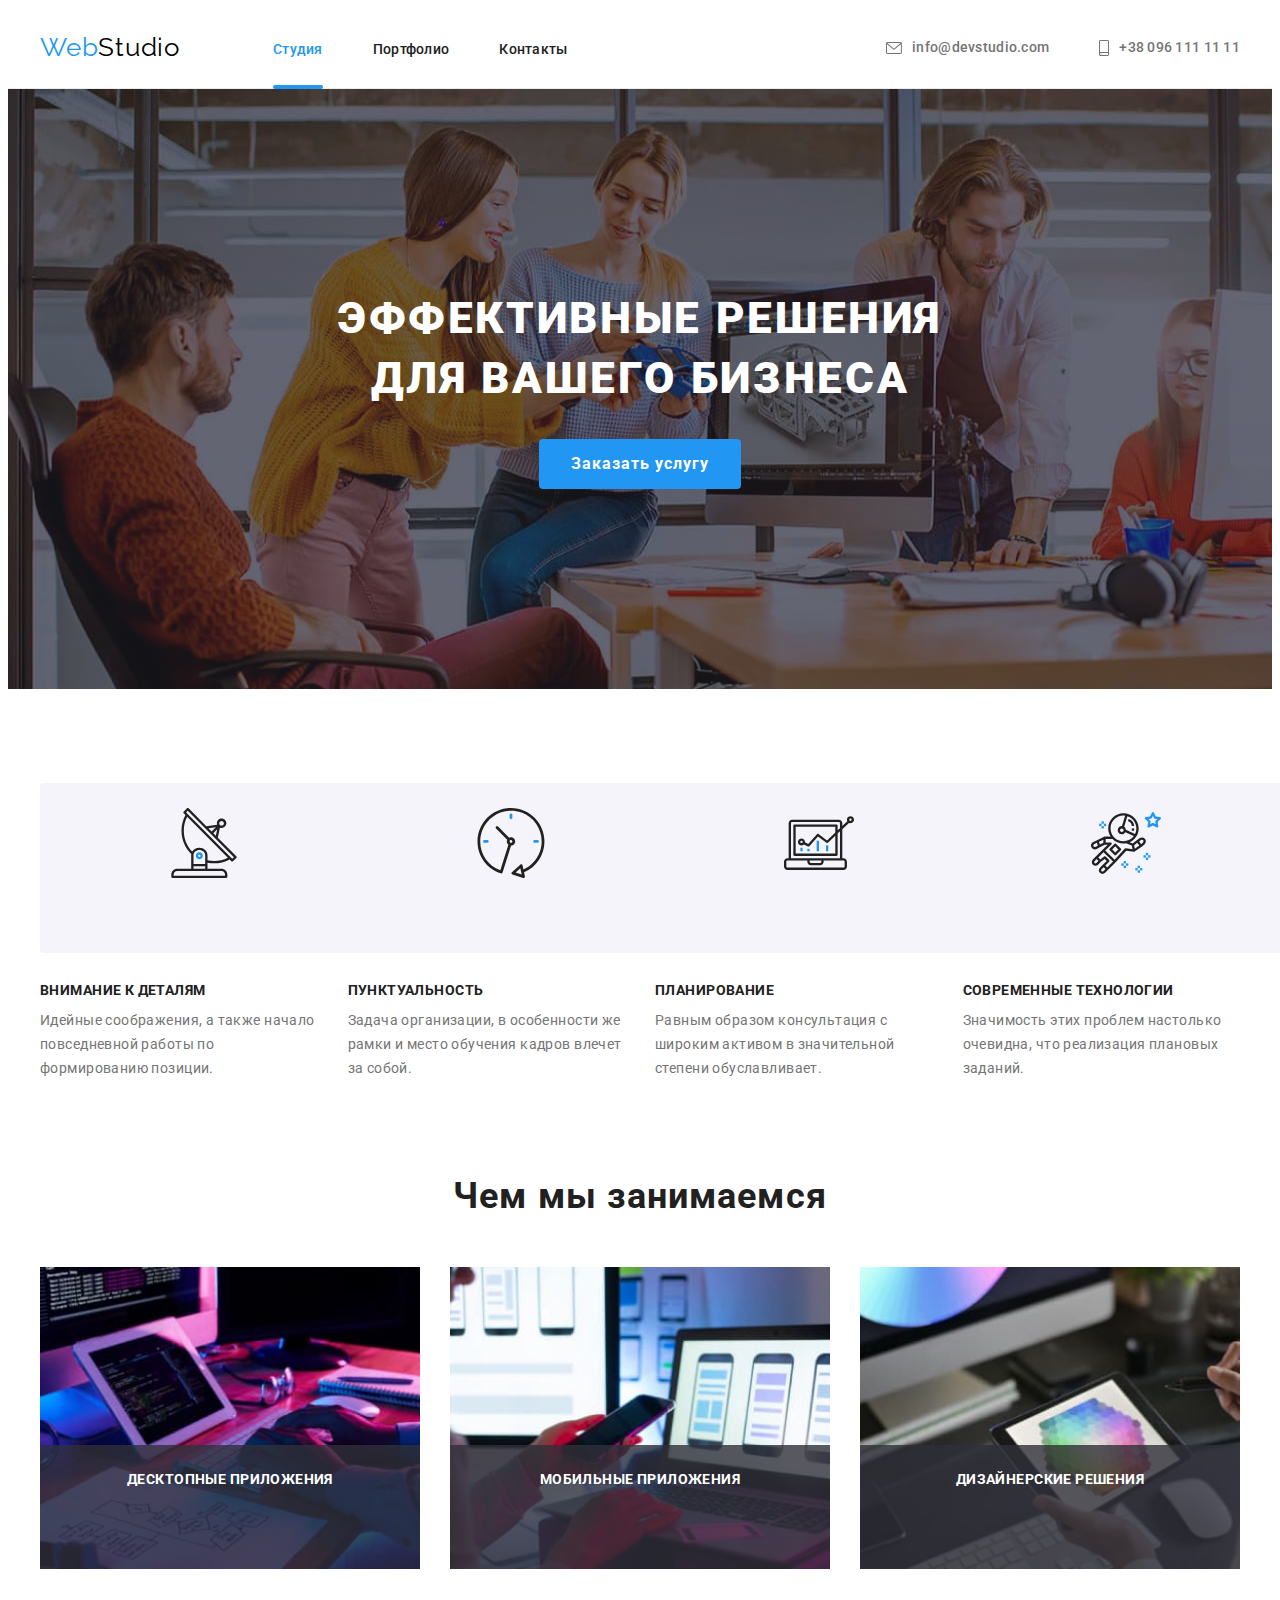
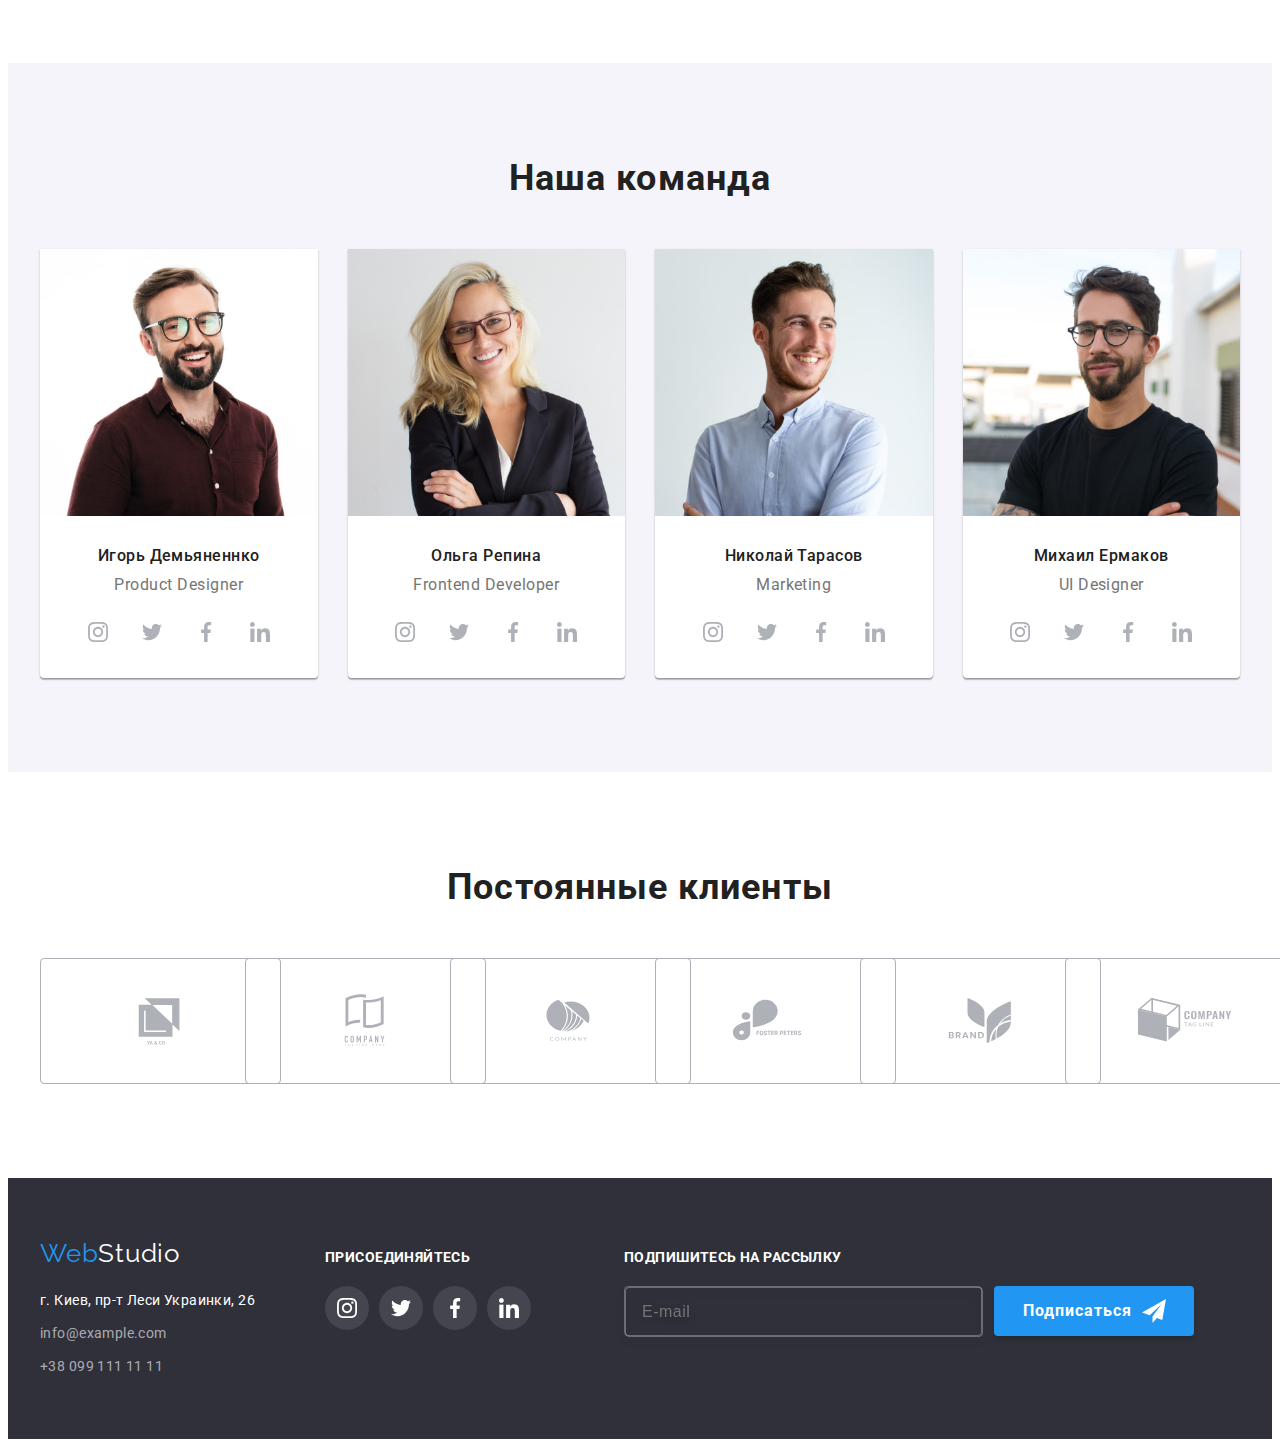
==== commit 36e51243: "Виправлення по ДЗ 8" ====
--- a/index.html
+++ b/index.html
@@ -16,6 +16,7 @@
       referrerpolicy="no-referrer"
     />
     <link rel="stylesheet" href="./css/main.min.css" />
+    <!-- <link rel="stylesheet" href="./css/main.css" /> -->
     <title>Студия</title>
   </head>
   <body>
@@ -25,6 +26,16 @@
         <a href="/" class="logo header__logo link"
           >Web<span class="header__logo--dark">Studio</span></a
         >
+        <button type="button" class="menu-open-btn">
+          <svg
+            class=""
+            width="40"
+            height="40"
+            aria-label="Переключатель мобильного меню"
+          >
+            <use href="./images/symbol-defs-big.svg#menu-open-btn"></use>
+          </svg>
+        </button>
         <nav class="navigation">
           <ul class="menu-list list">
             <li class="menu-list__item">
@@ -43,18 +54,99 @@
           </ul>
         </nav>
         <div class="connection">
-          <a class="connection__link link" href="malto:info@devstudio.com">
-            <svg class="connection__icon" width="16" height="12">
+          <a class="connection__link--tab link" href="malto:info@devstudio.com">
+            <svg class="connection__icon--tab" width="14" height="10">
+              <use
+                href="./images/symbol-defs-big.svg#icon-tab-envelope"
+              ></use></svg
+            >info@devstudio.com
+          </a>
+          <a class="connection__link--tab link" href="tel:+380961111111"
+            ><svg class="connection__icon--tab" width="10" height="14">
+              <use
+                href="./images/symbol-defs-big.svg#icon-tab-smartphone"
+              ></use></svg
+            >+38 096 111 11 11</a
+          >
+          <a
+            class="connection__link--desk link"
+            href="malto:info@devstudio.com"
+          >
+            <svg class="connection__icon--desk" width="16" height="12">
               <use href="./images/symbol-defs-big.svg#icon-envelope"></use></svg
             >info@devstudio.com
           </a>
-          <a class="connection__link link" href="tel:+380961111111"
-            ><svg class="connection__icon" width="10" height="16">
+          <a class="connection__link--desk link" href="tel:+380961111111"
+            ><svg class="connection__icon--desk" width="10" height="16">
               <use
                 href="./images/symbol-defs-big.svg#icon-smartphone"
               ></use></svg
             >+38 096 111 11 11</a
           >
+        </div>
+      </div>
+
+      <div class="nav-mobile-menu is-hidden">
+        <div class="container">
+          <div class="menu-mob-top">
+            <button type="button" class="menu-close-btn">
+              <svg
+                class=""
+                width="40"
+                height="40"
+                aria-label="Переключатель мобильного меню"
+              >
+                <use href="./images/symbol-defs-big.svg#menu-close-btn"></use>
+              </svg>
+            </button>
+
+            <div class="navigation-mobile">
+              <ul class="menu-mob-list list">
+                <li class="menu-mob-item">
+                  <a class="menu-mob-link link current" href="./index.html"
+                    >Студия</a
+                  >
+                </li>
+                <li class="menu-mob-item">
+                  <a class="menu-mob-link link" href="./portfolio.html"
+                    >Портфолио</a
+                  >
+                </li>
+                <li class="menu-mob-item">
+                  <a class="menu-mob-link link" href="/Контакты">Контакты</a>
+                </li>
+              </ul>
+            </div>
+          </div>
+          <div class="menu-mob-bottom">
+            <div class="connection-mobile">
+              <a class="connection-mob link" href="tel:+380961111111"
+                >+38 096 111 11 11</a
+              >
+              <a class="connection-mail link" href="malto:info@devstudio.com">
+                info@devstudio.com
+              </a>
+            </div>
+            <div class="social-mobile">
+              <ul class="social-mob-list list">
+                <li class="social-mob-item">
+                  <a class="social-mob-link link" href="">Instagram</a>
+                  <span class="social-mob-line"></span>
+                </li>
+                <li class="social-mob-item">
+                  <a class="social-mob-link link" href="">Twitter</a>
+                  <span class="social-mob-line"></span>
+                </li>
+                <li class="social-mob-item">
+                  <a class="social-mob-link link" href="">Facebook</a>
+                  <span class="social-mob-line"></span>
+                </li>
+                <li class="social-mob-item">
+                  <a class="social-mob-link link" href="">LinkedIn</a>
+                </li>
+              </ul>
+            </div>
+          </div>
         </div>
       </div>
     </header>
@@ -134,30 +226,39 @@
           <ul class="about-list list">
             <li class="about-item">
               <p class="applications">ДЕСКТОПНЫЕ ПРИЛОЖЕНИЯ</p>
-              <img
-                src="./images/image1.jpg"
-                alt="Написание кода"
-                width="370"
-                height="294"
-              />
+              <picture>
+                <source
+                  srcset="./images/image1.jpg 1x, ./images/image1-2x.jpg 2x"
+                  media="(min-width: 1200px)"
+                />
+                <img src="./images/image1.jpg" alt="Написание кода" />
+              </picture>
             </li>
             <li class="about-item">
               <p class="applications">МОБИЛЬНЫЕ ПРИЛОЖЕНИЯ</p>
-              <img
-                src="./images/image2.jpg"
-                alt="Разработка мобильного приложения"
-                width="370"
-                height="294"
-              />
+              <picture>
+                <source
+                  srcset="./images/image2.jpg 1x, ./images/image2-2x.jpg 2x"
+                  media="(min-width: 1200px)"
+                />
+                <img
+                  src="./images/image2.jpg"
+                  alt="Разработка мобильного приложения"
+                />
+              </picture>
             </li>
             <li class="about-item">
               <p class="applications">ДИЗАЙНЕРСКИЕ РЕШЕНИЯ</p>
-              <img
-                src="./images/image3.jpg"
-                alt="Конечный результат приложения"
-                width="370"
-                height="294"
-              />
+              <picture>
+                <source
+                  srcset="./images/image3.jpg 1x, ./images/image3-2x.jpg 2x"
+                  media="(min-width: 1200px)"
+                />
+                <img
+                  src="./images/image3.jpg"
+                  alt="Конечный результат приложения"
+                />
+              </picture>
             </li>
           </ul>
         </div>
@@ -168,12 +269,27 @@
           <h2 class="team-title">Наша команда</h2>
           <ul class="team-list list">
             <li class="team-item">
-              <img
-                src="./images/imgigor.jpg"
-                alt="Игорь Демьяненнко"
-                width="270"
-                height="260"
-              />
+              <picture>
+                <source
+                  srcset="./images/imgigor.jpg 1x, ./images/imgigor-2x.jpg 2x"
+                  media="(min-width: 1200px)"
+                />
+                <source
+                  srcset="
+                    ./images/imgigor-tab.jpg    1x,
+                    ./images/imgigor-tab-2x.jpg 2x
+                  "
+                  media="(min-width: 768px)"
+                />
+                <source
+                  srcset="
+                    ./images/imgigor-mob.jpg    1x,
+                    ./images/imgigor-mob-2x.jpg 2x
+                  "
+                  media="(min-width: 320px)"
+                />
+                <img src="./images/imgigor.jpg" alt="Игорь Демьяненнко" />
+              </picture>
               <div class="name-position">
                 <h3 class="team-name">Игорь Демьяненнко</h3>
                 <p lang="en" class="team-position">Product Designer</p>
@@ -215,12 +331,27 @@
               </div>
             </li>
             <li class="team-item">
-              <img
-                src="./images/imgolga.jpg"
-                alt="Ольга Репина"
-                width="270"
-                height="260"
-              />
+              <picture>
+                <source
+                  srcset="./images/imgolga.jpg 1x, ./images/imgolga-2x.jpg 2x"
+                  media="(min-width: 1200px)"
+                />
+                <source
+                  srcset="
+                    ./images/imgolga-tab.jpg    1x,
+                    ./images/imgolga-tab-2x.jpg 2x
+                  "
+                  media="(min-width: 768px)"
+                />
+                <source
+                  srcset="
+                    ./images/imgolga-mob.jpg    1x,
+                    ./images/imgolga-mob-2x.jpg 2x
+                  "
+                  media="(min-width: 320px)"
+                />
+                <img src="./images/imgolga.jpg" alt="Ольга Репина" />
+              </picture>
               <div class="name-position">
                 <h3 class="team-name">Ольга Репина</h3>
                 <p lang="en" class="team-position">Frontend Developer</p>
@@ -262,12 +393,30 @@
               </div>
             </li>
             <li class="team-item">
-              <img
-                src="./images/imgnikolay.jpg"
-                alt="Николай Тарасов"
-                width="270"
-                height="260"
-              />
+              <picture>
+                <source
+                  srcset="
+                    ./images/imgnikolay.jpg    1x,
+                    ./images/imgnikolay-2x.jpg 2x
+                  "
+                  media="(min-width: 1200px)"
+                />
+                <source
+                  srcset="
+                    ./images/imgnikolay-tab.jpg    1x,
+                    ./images/imgnikolay-tab-2x.jpg 2x
+                  "
+                  media="(min-width: 768px)"
+                />
+                <source
+                  srcset="
+                    ./images/imgnikolay-mob.jpg    1x,
+                    ./images/imgnikolay-mob-2x.jpg 2x
+                  "
+                  media="(min-width: 320px)"
+                />
+                <img src="./images/imgnikolay.jpg" alt="Николай Тарасов" />
+              </picture>
               <div class="name-position">
                 <h3 class="team-name">Николай Тарасов</h3>
                 <p lang="en" class="team-position">Marketing</p>
@@ -309,12 +458,30 @@
               </div>
             </li>
             <li class="team-item">
-              <img
-                src="./images/imgmikhail.jpg"
-                alt="Михаил Ермаков"
-                width="270"
-                height="260"
-              />
+              <picture>
+                <source
+                  srcset="
+                    ./images/imgmikhail.jpg    1x,
+                    ./images/imgmikhail-2x.jpg 2x
+                  "
+                  media="(min-width: 1200px)"
+                />
+                <source
+                  srcset="
+                    ./images/imgmikhail-tab.jpg    1x,
+                    ./images/imgmikhail-tab-2x.jpg 2x
+                  "
+                  media="(min-width: 768px)"
+                />
+                <source
+                  srcset="
+                    ./images/imgmikhail-mob.jpg    1x,
+                    ./images/imgmikhail-mob-2x.jpg 2x
+                  "
+                  media="(min-width: 320px)"
+                />
+                <img src="./images/imgmikhail.jpg" alt="Михаил Ермаков" />
+              </picture>
               <div class="name-position">
                 <h3 class="team-name">Михаил Ермаков</h3>
                 <p lang="en" class="team-position">UI Designer</p>
@@ -579,5 +746,6 @@
       </div>
     </div>
     <script src="./js/modal.js"></script>
+    <script src="./js/mobile-menu.js"></script>
   </body>
 </html>
--- a/css/main.min.css
+++ b/css/main.min.css
@@ -1 +1 @@
-:root{--title-color: #212121;--first-color: #757575;--second-color: #ffffff;--accent-color: #2196f3;--main-background-color: #f5f4fa;--main-padding: 94px;--main-margin: 30px}body{font-family:"Roboto","Raleway",sans-serif;color:var(--title-color)}p,h1,h2,h3,h4,h5,h6{margin:0}ul{padding-left:0;margin:0}img{display:block;width:100%;height:auto}.link{text-decoration:none}.list{list-style:none}.visually-hidden{position:absolute;white-space:nowrap;width:1px;height:1px;overflow:hidden;border:0;padding:0;clip:rect(0 0 0 0);clip-path:inset(50%);margin:-1px}.container{width:100%;padding-left:15px;padding-right:15px;margin:0 auto}@media screen and (min-width: 480px){.container{max-width:480px}}@media screen and (min-width: 768px){.container{max-width:768px}}@media screen and (min-width: 1200px){.container{max-width:1200px}}.logo{font-family:"Raleway",Tahoma,sans-serif;font-size:26px;line-height:1.19;letter-spacing:.03em;color:var(--accent-color);display:block}@media screen and (min-width: 768px)and (max-width: 1199px){.logo{font-size:24px;line-height:1.17}}@media screen and (min-width: 768px){.header__logo{margin-right:88px;padding-top:26px;padding-bottom:26px}}@media screen and (min-width: 1200px){.header__logo{margin-right:93px;padding-top:24px;padding-bottom:25px}}.header__logo--dark{color:#000}.header{border-bottom:1px solid #ececec}.header .container{display:flex;align-items:center}@media screen and (max-width: 767px){.header{display:none}}.menu-list{display:flex}.menu-list__link{font-weight:500;font-size:14px;line-height:1.14;letter-spacing:.02em;color:var(--title-color);padding-top:32px;padding-bottom:32px;position:relative;transition:color 250ms cubic-bezier(0.4, 0, 0.2, 1)}.menu-list__link:hover,.menu-list__link:focus{color:var(--accent-color)}.menu-list__link.current{color:var(--accent-color)}.link.current::after{content:"";display:block;position:absolute;width:100%;height:4px;bottom:0;background:var(--accent-color);border-radius:2px}.menu-list__item:not(:last-child){margin-right:50px}.connection{display:flex}@media screen and (min-width: 768px)and (max-width: 1199px){.connection{flex-direction:column;margin-left:84px}}@media screen and (min-width: 1200px){.connection{margin-left:auto}}.connection__link{display:flex;align-items:center;font-weight:500;font-size:14px;line-height:1.14;letter-spacing:.02em;color:var(--first-color);padding-top:32px;padding-bottom:32px;transition:color 250ms cubic-bezier(0.4, 0, 0.2, 1)}.connection__link:hover,.connection__link:focus{color:var(--accent-color)}@media screen and (min-width: 768px)and (max-width: 1199px){.connection__link{font-size:12px;line-height:1.17;padding:0;margin-right:0}.connection__link:not(:last-child){margin-bottom:10px}}@media screen and (min-width: 1200px){.connection__link:not(:last-child){margin-right:50px}}.connection__icon{fill:currentColor;margin-right:10px}@media screen and (min-width: 768px)and (max-width: 1199px){.connection__icon{margin-right:8px}}.hero{background-color:#2f303a;padding-top:118px;padding-bottom:118px}@media screen and (min-width: 1200px){.hero{background-color:#2f303a;padding-top:200px;padding-bottom:200px;background-image:linear-gradient(rgba(47, 48, 58, 0.4), rgba(47, 48, 58, 0.4)),url(../images/img-bg.jpg);background-repeat:no-repeat;background-position:center;max-width:100%;margin:0 auto}}.hero__title{width:100%;margin:0 auto;font-weight:900;font-size:26px;line-height:1.62;text-align:center;letter-spacing:.06em;text-transform:uppercase;color:var(--second-color);margin-bottom:var(--main-margin)}.hero__btn{font-family:inherit;font-weight:700;font-size:16px;line-height:1.88;letter-spacing:.06em;color:var(--second-color);background-color:var(--accent-color);border-radius:4px;border:none;cursor:pointer;margin:0 auto;display:block;padding:10px 32px;transition:color 250ms cubic-bezier(0.4, 0, 0.2, 1)}.hero__btn:hover,.hero__btn:focus{background-color:#188ce8}.feature{padding-top:60px;padding-bottom:60px}@media screen and (min-width: 1200px){.feature{padding-top:var(--main-padding);padding-bottom:var(--main-padding)}}.feature__bg{width:100%;height:120px;background:#f5f4fa;border-radius:4px;margin-bottom:var(--main-margin);padding:25px}.feature__icon{display:block;margin:0 auto}.feature__title{font-size:14px;line-height:1.14;letter-spacing:.03em;text-transform:uppercase;text-align:center;color:var(--title-color);margin-bottom:10px}@media screen and (min-width: 768px){.feature__title{text-align:left}}.feature__text{font-size:14px;line-height:1.71;letter-spacing:.03em;color:var(--first-color)}.feature__list{margin-bottom:-30px}@media screen and (min-width: 768px){.feature__list{display:flex;flex-wrap:wrap;margin-left:-30px}}.feature__item{margin-bottom:var(--main-margin)}@media screen and (min-width: 768px){.feature__item{width:calc(50% - 30px);margin-left:var(--main-margin);margin-bottom:var(--main-margin)}}@media screen and (min-width: 1200px){.feature__item{width:calc(25% - 30px)}}.about{padding-bottom:var(--main-padding)}@media screen and (max-width: 1199px){.about{display:none}}.about-list{display:flex;margin-left:-30px}.about-item{flex-basis:calc(33.3333333333% - 30px);margin-left:var(--main-margin);position:relative}.applications{position:absolute;bottom:0;width:100%;height:70px;background-color:rgba(47,48,58,.8);font-weight:700;font-size:14px;line-height:1.14;text-align:center;text-transform:uppercase;letter-spacing:.03em;color:var(--second-color);padding:27px 0px}.about-title{font-size:36px;line-height:1.17;letter-spacing:.03em;text-align:center;color:var(--title-color);margin-bottom:50px}.team-title{font-size:28px;line-height:1.18;text-align:center;letter-spacing:.03em;color:var(--title-color);margin-bottom:var(--main-margin)}.team{background-color:var(--main-background-color);padding-top:60px;padding-bottom:60px}@media screen and (min-width: 1200px){.team{padding-top:var(--main-padding);padding-bottom:var(--main-padding)}}.team-list{margin-bottom:-30px}@media screen and (min-width: 768px){.team-list{display:flex;flex-wrap:wrap;margin-left:-30px}}.team-item{margin-bottom:var(--main-margin);background:#fff;box-shadow:0px 1px 3px rgba(0,0,0,.12),0px 1px 1px rgba(0,0,0,.14),0px 2px 1px rgba(0,0,0,.2);border-radius:0px 0px 4px 4px}@media screen and (min-width: 768px){.team-item{width:calc(50% - 30px);margin-left:var(--main-margin);margin-bottom:var(--main-margin)}}@media screen and (min-width: 1200px){.team-item{width:calc(25% - 30px)}}.team-name{font-weight:500;font-size:16px;line-height:1.19;text-align:center;letter-spacing:.03em;color:var(--title-color);margin-bottom:10px;padding-top:30px}.team-position{font-size:16px;line-height:1.19;text-align:center;letter-spacing:.03em;color:var(--first-color);margin-bottom:16px}.team-soc-list{display:flex;justify-content:center;padding-bottom:24px}.team-soc-item:not(:last-child){margin-right:10px}.team-soc-link{width:44px;height:44px;background-color:var(--second-color);border-radius:50%;display:flex;justify-content:center;align-items:center;color:#afb1b8;transition:color 250ms cubic-bezier(0.4, 0, 0.2, 1),background-color 250ms cubic-bezier(0.4, 0, 0.2, 1)}.team-soc-link:hover,.team-soc-link:focus{background-color:var(--accent-color);color:var(--second-color)}.team-soc-icon{fill:currentColor}.clients{padding-top:60px;padding-bottom:60px}@media screen and (min-width: 1200px){.clients{padding-top:var(--main-padding);padding-bottom:var(--main-padding)}}.clients-title{font-style:normal;font-size:28px;line-height:1.18;text-align:center;letter-spacing:.03em;color:var(--title-color);margin-bottom:var(--main-margin)}.clients-list{display:flex;flex-wrap:wrap;margin-left:-30px;margin-bottom:-30px}.clients-item{width:calc(50% - 30px);margin-left:var(--main-margin);margin-bottom:var(--main-margin)}@media screen and (min-width: 768px){.clients-item{width:calc(33.3333333333% - 30px)}}@media screen and (min-width: 1200px){.clients-item{width:calc(16.6666666667% - 30px)}}.clients-link{display:flex;justify-content:center;align-items:center;width:100%;height:92px;border:1px solid #afb1b8;border-radius:4px;color:#afb1b8;padding:16px 32px;transition:color 250ms cubic-bezier(0.4, 0, 0.2, 1),border 250ms cubic-bezier(0.4, 0, 0.2, 1)}.clients-link:hover,.clients-link:focus{border:1px solid var(--accent-color);color:var(--accent-color)}.clients-icon{fill:currentColor}.footer-content{padding-top:60px;padding-bottom:60px;background-color:#2f303a}@media screen and (min-width: 1200px){.footer-content{padding:0}}@media screen and (min-width: 768px){.footer-address-tab{display:flex;justify-content:space-around}}@media screen and (min-width: 1200px){.footer-address-desk{display:flex;align-items:baseline}}.footer-address{text-align:center}@media screen and (min-width: 1200px){.footer-address{padding-top:60px;padding-bottom:60px;text-align:left;margin-right:70px}}.logo__footer{margin-bottom:20px}.logo--light{color:var(--second-color)}.address-list{margin-bottom:60px}@media screen and (min-width: 1200px){.address-list{margin-bottom:0}}.address{font-style:normal;font-size:14px;line-height:1.71;letter-spacing:.03em;color:var(--second-color);transition:color 250ms cubic-bezier(0.4, 0, 0.2, 1)}.address:hover,.address:focus{color:var(--accent-color)}.address-footer{font-style:normal;font-size:14px;line-height:1.71;letter-spacing:.03em;color:rgba(255,255,255,.6);transition:color 250ms cubic-bezier(0.4, 0, 0.2, 1)}.address-footer:hover,.address-footer:focus{color:var(--accent-color)}@media screen and (min-width: 1200px){.contact-address:not(:last-child){margin-bottom:9px}}.social-media-title{font-size:14px;line-height:1.14;letter-spacing:.03em;text-transform:uppercase;text-align:center;color:var(--second-color);margin-bottom:20px}@media screen and (min-width: 1200px){.social-media-title{text-align:left}}.social-media-list{display:flex;justify-content:center;margin-bottom:60px}@media screen and (min-width: 768px){.social-media-list{margin-bottom:0}}.social-media-item:not(:last-child){margin-right:10px}.social-media-link{display:flex;justify-content:center;align-items:center;width:44px;height:44px;background-color:rgba(255,255,255,.1);color:var(--second-color);border-radius:50%;transition:background-color 250ms cubic-bezier(0.4, 0, 0.2, 1)}.social-media-link:hover,.social-media-link:focus{background-color:var(--accent-color)}.social-media-icon{fill:currentColor}@media screen and (min-width: 1200px){.soc-sending{padding-top:72px;padding-bottom:100px;margin-right:93px}}@media screen and (min-width: 1200px){.sending{display:flex;align-items:flex-end;padding-top:72px;padding-bottom:var(--main-padding)}}.sending-title{font-size:14px;line-height:1.14;letter-spacing:.03em;text-transform:uppercase;text-align:center;color:var(--second-color);margin-bottom:20px}@media screen and (min-width: 1200px){.sending-title{text-align:left}}.form-mail{width:100%;height:50px;border:1px solid rgba(255,255,255,.3);box-sizing:border-box;filter:drop-shadow(0px 4px 4px rgba(0, 0, 0, 0.15));border-radius:4px;margin-right:12px;margin-bottom:20px}@media screen and (min-width: 768px){.form-mail{display:block;margin:0 auto;width:450px;height:50px;margin-bottom:20px}}@media screen and (min-width: 1200px){.form-mail{width:358px;height:50px;margin-right:12px;margin-bottom:0}}.input-mail{width:100%;height:50px;background-color:rgba(0,0,0,0);font-size:16px;line-height:1.25;letter-spacing:.03em;border:1px solid rgba(255,255,255,.3);box-sizing:border-box;filter:drop-shadow(0px 4px 4px rgba(0, 0, 0, 0.15));border-radius:4px;padding:15px 0 15px 16px;outline:none;transition:border-color 250ms cubic-bezier(0.4, 0, 0.2, 1)}.input-mail:focus{border-color:var(--accent-color);color:rgba(255,255,255,.3)}@media screen and (min-width: 768px){.input-mail{width:450px;height:50px}}@media screen and (min-width: 1200px){.input-mail{width:358px;height:50px}}.sending-btn{width:200px;height:50px;padding:10px 0 10px 29px;margin:0 auto;font-family:inherit;font-weight:700;font-size:16px;line-height:1.88;display:flex;align-items:center;text-align:center;letter-spacing:.06em;background-color:var(--accent-color);color:var(--second-color);box-shadow:0px 4px 4px rgba(0,0,0,.15);border-radius:4px;border:rgba(0,0,0,0);transition:background-color 250ms cubic-bezier(0.4, 0, 0.2, 1);cursor:pointer}.sending-btn:hover,.sending-btn:focus{background-color:#188ce8}.iconsend{fill:currentColor;margin-left:10px}.works{padding-top:60px;padding-bottom:60px}@media screen and (min-width: 1200px){.works{padding-top:var(--main-padding);padding-bottom:var(--main-padding)}}.button-list{display:flex;flex-wrap:wrap;margin-bottom:-15px;margin-left:-8px}@media screen and (min-width: 768px){.button-list{justify-content:center}}.work-button{margin-bottom:15px;margin-left:8px}.button-item{font-family:inherit;font-weight:500;font-size:16px;line-height:1.62;letter-spacing:.03em;color:var(--title-color);background-color:var(--main-background-color);cursor:pointer;border-radius:4px;border:rgba(0,0,0,0);padding:6px 22px;transition:color 250ms cubic-bezier(0.4, 0, 0.2, 1),background-color 250ms cubic-bezier(0.4, 0, 0.2, 1)}.button-item:hover,.button-item:focus{color:var(--second-color);background-color:var(--accent-color);box-shadow:0px 3px 1px rgba(0,0,0,.1),0px 1px 2px rgba(0,0,0,.08),0px 2px 2px rgba(0,0,0,.12)}.button-list .button-item.current{color:var(--second-color);background-color:var(--accent-color)}.work-list{margin-top:40px;margin-left:-30px;margin-bottom:-30px}@media screen and (min-width: 768px)and (max-width: 1199px){.work-list{display:flex;flex-wrap:wrap;margin-top:30px}}@media screen and (min-width: 1200px){.work-list{display:flex;flex-wrap:wrap;margin-top:50px}}.work-item{margin-left:30px;margin-bottom:30px}@media screen and (min-width: 768px){.work-item{width:calc(50% - 30px)}}@media screen and (min-width: 1200px){.work-item{width:calc(33.3333333333% - 30px)}}.work-link:hover{display:block;box-shadow:0px 1px 1px rgba(0,0,0,.12),0px 4px 4px rgba(0,0,0,.06),1px 4px 6px rgba(0,0,0,.16)}.title-text{padding:20px 24px;background:#fff;border-left:1px solid #eee;border-right:1px solid #eee;border-bottom:1px solid #eee}.work-title{font-size:18px;line-height:2;letter-spacing:.06em;color:var(--title-color);margin-bottom:4px}@media screen and (min-width: 768px)and (max-width: 1199px){.grow{padding-bottom:36px}}.work-text{font-size:16px;line-height:1.88;letter-spacing:.03em;color:var(--first-color)}.work-wrap{position:relative;overflow:hidden}.work-text-second{position:absolute;bottom:0;transform:translateY(100%);transition:transform 250ms cubic-bezier(0.4, 0, 0.2, 1);background-color:rgba(33,150,243,.9);font-size:18px;line-height:1.56;letter-spacing:.03em;color:var(--second-color);height:100%;padding:24px;overflow-y:scroll}@media screen and (min-width: 480px){.work-text-second{padding:77px 24px 0 24px}}@media screen and (min-width: 768px){.work-text-second{padding:49px 24px 77px 24px}}@media screen and (min-width: 1200px){.work-text-second{padding:63px 24px}}.work-item:hover .work-text-second{transform:translateY(0%)}.backdrop{position:fixed;top:0px;left:0px;width:100%;height:100%;background-color:rgba(0,0,0,.2);transition:visibility 250ms cubic-bezier(0.4, 0, 0.2, 1),opacity 250ms cubic-bezier(0.4, 0, 0.2, 1)}.modal{position:absolute;width:528px;min-height:581px;background-color:var(--second-color);box-shadow:0px 1px 3px rgba(0,0,0,.12),0px 1px 1px rgba(0,0,0,.14),0px 2px 1px rgba(0,0,0,.2);border-radius:4px;top:50%;left:50%;transition:transform 250ms cubic-bezier(0.4, 0, 0.2, 1);transform:translate(-50%, -50%) scale(1);padding:40px}.backdrop.is-hidden .modal{transform:scale(0.5)}.modal-close-btn{position:absolute;top:8px;right:8px;width:30px;height:30px;border-radius:50%;border:1px solid rgba(0,0,0,.1);background-color:rgba(0,0,0,0);padding:6px;display:flex;cursor:pointer;transition:transform 250ms cubic-bezier(0.4, 0, 0.2, 1)}.modal-close-btn:hover,.modal-close-btn:focus{fill:var(--accent-color)}.modal-title{font-size:20px;line-height:1.15;text-align:center;letter-spacing:.03em;color:var(--title-color);margin-bottom:12px}.input-item{width:448px;height:40px;border:1px solid rgba(33,33,33,.2);box-sizing:border-box;border-radius:4px;outline:none;padding-left:42px;transition:transform 250ms cubic-bezier(0.4, 0, 0.2, 1)}.input-item:focus{border-color:var(--accent-color)}.modal-comment{margin-bottom:20px}.modal-item-lbl{display:block;font-size:12px;line-height:1.17;letter-spacing:.01em;color:var(--first-color);margin-bottom:4px}.modal-item{margin-bottom:10px}.input-item-com{width:448px;height:120px;border:1px solid rgba(33,33,33,.2);box-sizing:border-box;border-radius:4px;outline:none;padding:12px 16px;transition:transform 250ms cubic-bezier(0.4, 0, 0.2, 1)}.input-item-com::placeholder{font-size:14px;line-height:1.14;letter-spacing:.01em;color:rgba(117,117,117,.5)}.input-item-com:focus{border-color:var(--accent-color)}textarea{resize:none}.form-field{position:relative}.modal-icon{position:absolute;left:12px;top:50%;transform:translateY(-50%)}.input-item:focus+.modal-icon{fill:var(--accent-color)}.agree{padding-left:13px;margin-bottom:var(--main-margin)}.check-text{font-size:14px;line-height:1.71;letter-spacing:.03em;color:var(--first-color);display:flex;align-items:center}.check-text span{width:16px;height:15px;margin-right:7px;border:2px solid #000;border-radius:3px;background-color:rgba(0,0,0,0);display:flex;align-items:center;justify-content:center;cursor:pointer}.input-check:checked+.check-text span{background-color:var(--accent-color);border:none}.input-check:focus+.check-text span{border-color:var(--accent-color)}.icon-check{fill:rgba(0,0,0,0)}.input-check:checked+.check-text .icon-check{fill:var(--second-color)}.agreement-contract{font-size:14px;line-height:1.71;letter-spacing:.03em;text-decoration-line:underline;color:var(--accent-color)}.sending-button{padding:10px 55px 10px 56px;margin:0 auto;font-family:inherit;font-weight:700;font-size:16px;line-height:1.88;display:flex;align-items:center;text-align:center;letter-spacing:.06em;background-color:var(--accent-color);color:var(--second-color);box-shadow:0px 4px 4px rgba(0,0,0,.15);border-radius:4px;border:rgba(0,0,0,0);transition:background-color 250ms cubic-bezier(0.4, 0, 0.2, 1);cursor:pointer}.sending-button:hover,.sending-button:focus{background-color:#188ce8}.is-hidden{visibility:hidden;opacity:0;pointer-events:none}/*# sourceMappingURL=main.min.css.map */+:root{--title-color: #212121;--first-color: #757575;--second-color: #ffffff;--accent-color: #2196f3;--main-background-color: #f5f4fa;--main-padding: 94px;--main-margin: 30px}body{font-family:"Roboto","Raleway",sans-serif;color:var(--title-color)}p,h1,h2,h3,h4,h5,h6{margin:0}ul{padding-left:0;margin:0}img{display:block;width:100%;height:auto}.link{text-decoration:none}.list{list-style:none}.visually-hidden{position:absolute;white-space:nowrap;width:1px;height:1px;overflow:hidden;border:0;padding:0;clip:rect(0 0 0 0);clip-path:inset(50%);margin:-1px}.container{width:100%;padding-left:15px;padding-right:15px;margin:0 auto}@media screen and (min-width: 480px){.container{max-width:480px}}@media screen and (min-width: 768px){.container{max-width:768px}}@media screen and (min-width: 1200px){.container{max-width:1200px}}.logo{font-family:"Raleway",Tahoma,sans-serif;font-size:26px;line-height:1.19;letter-spacing:.03em;color:var(--accent-color);display:block}@media screen and (max-width: 1199px){.logo{font-size:24px;line-height:1.17}}@media screen and (max-width: 767px){.header__logo{padding-top:16px;padding-bottom:16px}}@media screen and (min-width: 768px){.header__logo{margin-right:88px;padding-top:26px;padding-bottom:26px}}@media screen and (min-width: 1200px){.header__logo{margin-right:93px;padding-top:24px;padding-bottom:25px}}.header__logo--dark{color:#000}.header{border-bottom:1px solid #ececec}.header .container{display:flex;align-items:center}.menu-list{display:flex}.menu-list__link{font-weight:500;font-size:14px;line-height:1.14;letter-spacing:.02em;color:var(--title-color);padding-top:32px;padding-bottom:32px;position:relative;transition:color 250ms cubic-bezier(0.4, 0, 0.2, 1)}.menu-list__link:hover,.menu-list__link:focus{color:var(--accent-color)}.menu-list__link.current{color:var(--accent-color)}@media screen and (min-width: 768px){.link.current::after{content:"";display:block;position:absolute;width:100%;height:4px;bottom:0;background:var(--accent-color);border-radius:2px}}.menu-list__item:not(:last-child){margin-right:50px}.connection{display:flex}@media screen and (max-width: 767px){.connection{display:none}}@media screen and (min-width: 768px)and (max-width: 1199px){.connection{flex-direction:column;margin-left:84px;padding:21px 0}}@media screen and (min-width: 1200px){.connection{margin-left:auto}}@media screen and (min-width: 768px)and (max-width: 1199px){.connection__link--tab{display:flex;align-items:center;font-weight:500;font-size:12px;line-height:1.17;letter-spacing:.02em;color:var(--first-color);transition:color 250ms cubic-bezier(0.4, 0, 0.2, 1)}.connection__link--tab:hover,.connection__link--tab:focus{color:var(--accent-color)}.connection__link--tab:first-child{margin-bottom:10px}}@media screen and (min-width: 1200px){.connection__link--tab{display:none}}@media screen and (min-width: 768px)and (max-width: 1199px){.connection__icon--tab{fill:currentColor;margin-right:8px}}@media screen and (min-width: 1200px){.connection__icon--tab{display:none}}@media screen and (min-width: 1200px){.connection__link--desk{display:flex;align-items:center;font-weight:500;font-size:14px;line-height:1.14;letter-spacing:.02em;color:var(--first-color);padding-top:32px;padding-bottom:32px;transition:color 250ms cubic-bezier(0.4, 0, 0.2, 1)}.connection__link--desk:hover,.connection__link--desk:focus{color:var(--accent-color)}.connection__link--desk:not(:last-child){margin-right:50px}}@media screen and (min-width: 768px)and (max-width: 1199px){.connection__link--desk{display:none}}@media screen and (min-width: 1200px){.connection__icon--desk{fill:currentColor;margin-right:10px}}@media screen and (min-width: 768px)and (max-width: 1199px){.connection__icon--desk{display:none}}@media screen and (max-width: 767px){.navigation{display:none}}@media screen and (min-width: 768px){.navigation-mobile,.connection-mobile,.social-mobile{display:none}}.nav-mobile-menu{position:fixed;height:100%;z-index:1;top:0;left:0;background-color:#fff;width:100vw;height:100vh;padding-top:10px;padding-bottom:48px}.nav-mobile-menu .container{display:flex;flex-direction:column;justify-content:space-between;align-items:flex-start}@media screen and (min-width: 768px){.nav-mobile-menu{display:none}}.menu-mob-top{width:100%}.menu-mob-list{margin-bottom:32px}.menu-mob-link{font-weight:500;font-size:40px;line-height:1.18;letter-spacing:.02em;color:var(--title-color);cursor:pointer;transition:transform 250ms cubic-bezier(0.4, 0, 0.2, 1)}.menu-mob-link:hover,.menu-mob-link:focus{color:var(--accent-color)}.menu-mob-link.current{color:var(--accent-color)}.menu-mob-item:not(:last-child){margin-bottom:32px}.connection-mob{display:block;font-weight:500;font-size:34px;line-height:1.18;letter-spacing:.02em;color:var(--accent-color);margin-bottom:32px;width:100%}.connection-mail{display:block;font-weight:500;font-size:24px;line-height:1.17;letter-spacing:.02em;color:var(--first-color);margin-bottom:64px}.social-mob-list{display:flex;flex-wrap:wrap}.social-mob-link{font-weight:500;font-size:18px;line-height:1.22;letter-spacing:.02em;color:var(--accent-color)}.social-mob-line{width:22px;height:0px;border:1px solid rgba(33,33,33,.2);transform:rotate(90deg);margin-left:10px;margin-right:10px}.menu-close-btn{display:block;border:none;background-color:rgba(0,0,0,0);margin-left:auto;padding:11px;cursor:pointer;transition:transform 250ms cubic-bezier(0.4, 0, 0.2, 1)}.menu-close-btn:hover,.menu-close-btn:focus{fill:var(--accent-color)}@media screen and (min-width: 768px){.menu-close-btn{display:none}}.menu-open-btn{margin-left:auto;border:none;background-color:rgba(0,0,0,0);padding:12px 8px;cursor:pointer;transition:transform 250ms cubic-bezier(0.4, 0, 0.2, 1)}.menu-open-btn:hover,.menu-open-btn:focus{fill:var(--accent-color)}@media screen and (min-width: 768px){.menu-open-btn{display:none}}.hero{display:block;background-color:#2f303a;padding-top:118px;padding-bottom:118px;background-repeat:no-repeat;margin:0 auto;max-width:100%}@media screen and (min-width: 320px){.hero{background-size:cover;background-image:linear-gradient(rgba(47, 48, 58, 0.4), rgba(47, 48, 58, 0.4)),url(../images/img-bg-mob.jpg)}}@media screen and (min-width: 320px)and (min-device-pixel-ratio: 2),screen and (min-width: 320px)and (min-resolution: 192dpi),screen and (min-width: 320px)and (min-resolution: 2dppx){.hero{background-image:linear-gradient(rgba(47, 48, 58, 0.4), rgba(47, 48, 58, 0.4)),url(../images/img-bg-mob-2x.jpg)}}@media screen and (min-width: 768px){.hero{background-size:cover;background-image:linear-gradient(rgba(47, 48, 58, 0.4), rgba(47, 48, 58, 0.4)),url(../images/img-bg-tab.jpg)}}@media screen and (min-width: 768px)and (min-device-pixel-ratio: 2),screen and (min-width: 768px)and (min-resolution: 192dpi),screen and (min-width: 768px)and (min-resolution: 2dppx){.hero{background-image:linear-gradient(rgba(47, 48, 58, 0.4), rgba(47, 48, 58, 0.4)),url(../images/img-bg-tab-2x.jpg)}}@media screen and (min-width: 1200px){.hero{padding-top:200px;padding-bottom:200px;background-size:cover;background-image:linear-gradient(rgba(47, 48, 58, 0.4), rgba(47, 48, 58, 0.4)),url(../images/img-bg.jpg)}}@media screen and (min-width: 1200px)and (min-device-pixel-ratio: 2),screen and (min-width: 1200px)and (min-resolution: 192dpi),screen and (min-width: 1200px)and (min-resolution: 2dppx){.hero{background-image:linear-gradient(rgba(47, 48, 58, 0.4), rgba(47, 48, 58, 0.4)),url(../images/img-bg-2x.jpg)}}.hero__title{max-width:360px;margin:0 auto;font-weight:900;font-size:26px;line-height:1.62;text-align:center;letter-spacing:.06em;text-transform:uppercase;color:var(--second-color);margin-bottom:var(--main-margin)}@media screen and (min-width: 1200px){.hero__title{max-width:696px;margin-bottom:30px;font-size:44px;line-height:1.36}}.hero__btn{font-family:inherit;font-weight:700;font-size:16px;line-height:1.88;letter-spacing:.06em;color:var(--second-color);background-color:var(--accent-color);border-radius:4px;border:none;cursor:pointer;margin:0 auto;display:block;padding:10px 32px;transition:color 250ms cubic-bezier(0.4, 0, 0.2, 1)}.hero__btn:hover,.hero__btn:focus{background-color:#188ce8}.feature{padding-top:60px;padding-bottom:60px}@media screen and (min-width: 1200px){.feature{padding-top:var(--main-padding);padding-bottom:var(--main-padding)}}.feature__bg{width:100%;height:120px;background:#f5f4fa;border-radius:4px;margin-bottom:var(--main-margin);padding:25px}.feature__icon{display:block;margin:0 auto}.feature__title{font-size:14px;line-height:1.14;letter-spacing:.03em;text-transform:uppercase;text-align:center;color:var(--title-color);margin-bottom:10px}@media screen and (min-width: 768px){.feature__title{text-align:left}}.feature__text{font-size:14px;line-height:1.71;letter-spacing:.03em;color:var(--first-color)}.feature__list{margin-bottom:-30px}@media screen and (min-width: 768px){.feature__list{display:flex;flex-wrap:wrap;margin-left:-30px}}.feature__item{margin-bottom:var(--main-margin)}@media screen and (min-width: 768px){.feature__item{width:calc(50% - 30px);margin-left:var(--main-margin);margin-bottom:var(--main-margin)}}@media screen and (min-width: 1200px){.feature__item{width:calc(25% - 30px)}}.about{padding-bottom:var(--main-padding)}@media screen and (max-width: 1199px){.about{display:none}}.about-list{display:flex;margin-left:-30px}.about-item{flex-basis:calc(33.3333333333% - 30px);margin-left:var(--main-margin);position:relative}.applications{position:absolute;bottom:0;width:100%;height:70px;background-color:rgba(47,48,58,.8);font-weight:700;font-size:14px;line-height:1.14;text-align:center;text-transform:uppercase;letter-spacing:.03em;color:var(--second-color);padding:27px 0px}.about-title{font-size:36px;line-height:1.17;letter-spacing:.03em;text-align:center;color:var(--title-color);margin-bottom:50px}.team-title{font-size:28px;line-height:1.18;text-align:center;letter-spacing:.03em;color:var(--title-color);margin-bottom:var(--main-margin)}@media screen and (min-width: 1200px){.team-title{margin-bottom:50px;font-size:36px;line-height:1.17}}.team{background-color:var(--main-background-color);padding-top:60px;padding-bottom:60px}@media screen and (min-width: 1200px){.team{padding-top:var(--main-padding);padding-bottom:var(--main-padding)}}.team-list{margin-bottom:-30px}@media screen and (min-width: 768px){.team-list{display:flex;flex-wrap:wrap;margin-left:-30px}}.team-item{margin-bottom:var(--main-margin);background:#fff;box-shadow:0px 1px 3px rgba(0,0,0,.12),0px 1px 1px rgba(0,0,0,.14),0px 2px 1px rgba(0,0,0,.2);border-radius:0px 0px 4px 4px}@media screen and (min-width: 768px){.team-item{width:calc(50% - 30px);margin-left:var(--main-margin);margin-bottom:var(--main-margin)}}@media screen and (min-width: 1200px){.team-item{width:calc(25% - 30px)}}.team-name{font-weight:500;font-size:16px;line-height:1.19;text-align:center;letter-spacing:.03em;color:var(--title-color);margin-bottom:10px;padding-top:30px}.team-position{font-size:16px;line-height:1.19;text-align:center;letter-spacing:.03em;color:var(--first-color);margin-bottom:16px}.team-soc-list{display:flex;justify-content:center;padding-bottom:24px}.team-soc-item:not(:last-child){margin-right:10px}.team-soc-link{width:44px;height:44px;background-color:var(--second-color);border-radius:50%;display:flex;justify-content:center;align-items:center;color:#afb1b8;transition:color 250ms cubic-bezier(0.4, 0, 0.2, 1),background-color 250ms cubic-bezier(0.4, 0, 0.2, 1)}.team-soc-link:hover,.team-soc-link:focus{background-color:var(--accent-color);color:var(--second-color)}.team-soc-icon{fill:currentColor}.clients{padding-top:60px;padding-bottom:60px}@media screen and (min-width: 1200px){.clients{padding-top:var(--main-padding);padding-bottom:var(--main-padding)}}.clients-title{font-style:normal;font-size:28px;line-height:1.18;text-align:center;letter-spacing:.03em;color:var(--title-color);margin-bottom:var(--main-margin)}@media screen and (min-width: 1200px){.clients-title{margin-bottom:50px;font-size:36px;line-height:1.17}}.clients-list{display:flex;flex-wrap:wrap;margin-left:-30px;margin-bottom:-30px}.clients-item{width:calc(50% - 30px);margin-left:var(--main-margin);margin-bottom:var(--main-margin)}@media screen and (min-width: 768px){.clients-item{width:calc(33.3333333333% - 30px)}}@media screen and (min-width: 1200px){.clients-item{width:calc(16.6666666667% - 30px)}}.clients-link{display:flex;justify-content:center;align-items:center;width:100%;height:92px;border:1px solid #afb1b8;border-radius:4px;color:#afb1b8;padding:16px 32px;transition:color 250ms cubic-bezier(0.4, 0, 0.2, 1),border 250ms cubic-bezier(0.4, 0, 0.2, 1)}.clients-link:hover,.clients-link:focus{border:1px solid var(--accent-color);color:var(--accent-color)}.clients-icon{fill:currentColor}.footer-content{padding-top:60px;padding-bottom:60px;background-color:#2f303a}@media screen and (min-width: 1200px){.footer-content{padding:0}}@media screen and (min-width: 768px){.footer-address-tab{display:flex;justify-content:space-around}}@media screen and (min-width: 1200px){.footer-address-desk{display:flex;align-items:baseline}}.footer-address{text-align:center}@media screen and (min-width: 1200px){.footer-address{padding-top:60px;padding-bottom:60px;text-align:left;margin-right:70px}}.logo__footer{margin-bottom:20px}.logo--light{color:var(--second-color)}.address-list{margin-bottom:60px}@media screen and (min-width: 1200px){.address-list{margin-bottom:0}}.address{font-style:normal;font-size:14px;line-height:1.71;letter-spacing:.03em;color:var(--second-color);transition:color 250ms cubic-bezier(0.4, 0, 0.2, 1)}.address:hover,.address:focus{color:var(--accent-color)}.address-footer{font-style:normal;font-size:14px;line-height:1.71;letter-spacing:.03em;color:rgba(255,255,255,.6);transition:color 250ms cubic-bezier(0.4, 0, 0.2, 1)}.address-footer:hover,.address-footer:focus{color:var(--accent-color)}.contact-address:not(:last-child){margin-bottom:8px}@media screen and (min-width: 1200px){.contact-address:not(:last-child){margin-bottom:9px}}.social-media-title{font-size:14px;line-height:1.14;letter-spacing:.03em;text-transform:uppercase;text-align:center;color:var(--second-color);margin-bottom:20px}@media screen and (min-width: 1200px){.social-media-title{text-align:left}}.social-media-list{display:flex;justify-content:center;margin-bottom:60px}@media screen and (min-width: 768px){.social-media-list{margin-bottom:0}}.social-media-item:not(:last-child){margin-right:10px}.social-media-link{display:flex;justify-content:center;align-items:center;width:44px;height:44px;background-color:rgba(255,255,255,.1);color:var(--second-color);border-radius:50%;transition:background-color 250ms cubic-bezier(0.4, 0, 0.2, 1)}.social-media-link:hover,.social-media-link:focus{background-color:var(--accent-color)}.social-media-icon{fill:currentColor}@media screen and (min-width: 1200px){.soc-sending{padding-top:72px;padding-bottom:100px;margin-right:93px}}@media screen and (min-width: 1200px){.sending{display:flex;align-items:flex-end;padding-top:72px;padding-bottom:var(--main-padding)}}.sending-title{font-size:14px;line-height:1.14;letter-spacing:.03em;text-transform:uppercase;text-align:center;color:var(--second-color);margin-bottom:20px}@media screen and (min-width: 1200px){.sending-title{text-align:left}}.form-mail{width:100%;height:50px;border:1px solid rgba(255,255,255,.3);box-sizing:border-box;filter:drop-shadow(0px 4px 4px rgba(0, 0, 0, 0.15));border-radius:4px;margin-right:12px;margin-bottom:20px}@media screen and (min-width: 768px){.form-mail{display:block;margin:0 auto;width:450px;height:50px;margin-bottom:20px}}@media screen and (min-width: 1200px){.form-mail{width:358px;height:50px;margin-right:12px;margin-bottom:0}}.input-mail{width:100%;height:50px;background-color:rgba(0,0,0,0);font-size:16px;line-height:1.25;letter-spacing:.03em;border:1px solid rgba(255,255,255,.3);box-sizing:border-box;filter:drop-shadow(0px 4px 4px rgba(0, 0, 0, 0.15));border-radius:4px;padding:15px 0 15px 16px;outline:none;transition:border-color 250ms cubic-bezier(0.4, 0, 0.2, 1)}.input-mail:focus{border-color:var(--accent-color);color:rgba(255,255,255,.3)}@media screen and (min-width: 768px){.input-mail{width:450px;height:50px}}@media screen and (min-width: 1200px){.input-mail{width:358px;height:50px}}.sending-btn{width:200px;height:50px;padding:10px 0 10px 29px;margin:0 auto;font-family:inherit;font-weight:700;font-size:16px;line-height:1.88;display:flex;align-items:center;text-align:center;letter-spacing:.06em;background-color:var(--accent-color);color:var(--second-color);box-shadow:0px 4px 4px rgba(0,0,0,.15);border-radius:4px;border:rgba(0,0,0,0);transition:background-color 250ms cubic-bezier(0.4, 0, 0.2, 1);cursor:pointer}.sending-btn:hover,.sending-btn:focus{background-color:#188ce8}.iconsend{fill:currentColor;margin-left:10px}.works{padding-top:60px;padding-bottom:60px}@media screen and (min-width: 1200px){.works{padding-top:var(--main-padding);padding-bottom:var(--main-padding)}}.button-list{display:flex;flex-wrap:wrap;margin-bottom:-15px;margin-left:-8px}@media screen and (min-width: 768px){.button-list{justify-content:center}}.work-button{margin-bottom:15px;margin-left:8px}.button-item{font-family:inherit;font-weight:500;font-size:16px;line-height:1.62;letter-spacing:.03em;color:var(--title-color);background-color:var(--main-background-color);cursor:pointer;border-radius:4px;border:rgba(0,0,0,0);padding:6px 22px;transition:color 250ms cubic-bezier(0.4, 0, 0.2, 1),background-color 250ms cubic-bezier(0.4, 0, 0.2, 1)}.button-item:hover,.button-item:focus{color:var(--second-color);background-color:var(--accent-color);box-shadow:0px 3px 1px rgba(0,0,0,.1),0px 1px 2px rgba(0,0,0,.08),0px 2px 2px rgba(0,0,0,.12)}.button-list .button-item.current{color:var(--second-color);background-color:var(--accent-color)}.work-list{margin-top:40px;margin-left:-30px;margin-bottom:-30px}@media screen and (min-width: 768px)and (max-width: 1199px){.work-list{display:flex;flex-wrap:wrap;margin-top:30px}}@media screen and (min-width: 1200px){.work-list{display:flex;flex-wrap:wrap;margin-top:50px}}.work-item{margin-left:30px;margin-bottom:30px}@media screen and (min-width: 768px){.work-item{width:calc(50% - 30px)}}@media screen and (min-width: 1200px){.work-item{width:calc(33.3333333333% - 30px)}}.work-link:hover{display:block;box-shadow:0px 1px 1px rgba(0,0,0,.12),0px 4px 4px rgba(0,0,0,.06),1px 4px 6px rgba(0,0,0,.16)}.title-text{padding:20px 24px;background:#fff;border-left:1px solid #eee;border-right:1px solid #eee;border-bottom:1px solid #eee}.work-title{font-size:18px;line-height:2;letter-spacing:.06em;color:var(--title-color);margin-bottom:4px}@media screen and (min-width: 768px)and (max-width: 1199px){.grow{padding-bottom:36px}}.work-text{font-size:16px;line-height:1.88;letter-spacing:.03em;color:var(--first-color)}.work-wrap{position:relative;overflow:hidden}.work-text-second{position:absolute;bottom:0;transform:translateY(100%);transition:transform 250ms cubic-bezier(0.4, 0, 0.2, 1);background-color:rgba(33,150,243,.9);font-size:18px;line-height:1.56;letter-spacing:.03em;color:var(--second-color);height:100%;width:100%;padding:24px}@media screen and (min-width: 320px){.work-text-second{padding:77px 24px 0 24px;overflow-y:scroll}}@media screen and (min-width: 768px){.work-text-second{padding:49px 24px 77px 24px}}@media screen and (min-width: 1200px){.work-text-second{padding:63px 24px}}.work-item:hover .work-text-second{transform:translateY(0%)}.backdrop{position:fixed;top:0px;left:0px;width:100%;height:100%;background-color:rgba(0,0,0,.2);transition:visibility 250ms cubic-bezier(0.4, 0, 0.2, 1),opacity 250ms cubic-bezier(0.4, 0, 0.2, 1)}.modal{position:absolute;width:528px;min-height:581px;background-color:var(--second-color);box-shadow:0px 1px 3px rgba(0,0,0,.12),0px 1px 1px rgba(0,0,0,.14),0px 2px 1px rgba(0,0,0,.2);border-radius:4px;top:50%;left:50%;transition:transform 250ms cubic-bezier(0.4, 0, 0.2, 1);transform:translate(-50%, -50%) scale(1);padding:40px}.backdrop.is-hidden .modal{transform:scale(0.5)}@media screen and (max-width: 480px){.modal{width:95%;height:90%}}@media screen and (min-width: 481px)and (max-width: 1199px){.modal{width:450px;height:609px}}.modal-close-btn{position:absolute;top:8px;right:8px;width:30px;height:30px;border-radius:50%;border:1px solid rgba(0,0,0,.1);background-color:rgba(0,0,0,0);padding:6px;display:flex;cursor:pointer;transition:transform 250ms cubic-bezier(0.4, 0, 0.2, 1)}.modal-close-btn:hover,.modal-close-btn:focus{fill:var(--accent-color)}.modal-title{font-size:20px;line-height:1.15;text-align:center;letter-spacing:.03em;color:var(--title-color);margin-bottom:12px}@media screen and (max-width: 1199px){.modal-title{line-height:1.15}}.input-item{width:448px;height:40px;border:1px solid rgba(33,33,33,.2);box-sizing:border-box;border-radius:4px;outline:none;padding-left:42px;transition:transform 250ms cubic-bezier(0.4, 0, 0.2, 1);cursor:pointer}.input-item:focus{border-color:var(--accent-color)}@media screen and (max-width: 480px){.input-item{width:100%;height:40px}}@media screen and (min-width: 481px)and (max-width: 1199px){.input-item{width:370px;height:40px}}.modal-comment{margin-bottom:20px}.modal-item-lbl{display:block;font-size:12px;line-height:1.17;letter-spacing:.01em;color:var(--first-color);margin-bottom:4px}.modal-item{margin-bottom:10px}.input-item-com{width:448px;height:120px;border:1px solid rgba(33,33,33,.2);box-sizing:border-box;border-radius:4px;outline:none;padding:12px 16px;transition:transform 250ms cubic-bezier(0.4, 0, 0.2, 1);cursor:pointer}.input-item-com::placeholder{font-size:14px;line-height:1.14;letter-spacing:.01em;color:rgba(117,117,117,.5)}.input-item-com:focus{border-color:var(--accent-color)}@media screen and (max-width: 480px){.input-item-com{width:100%;height:120px}}@media screen and (min-width: 481px)and (max-width: 1199px){.input-item-com{width:370px;height:120px}}textarea{resize:none}.form-field{position:relative}.modal-icon{position:absolute;left:12px;top:50%;transform:translateY(-50%)}.input-item:focus+.modal-icon{fill:var(--accent-color)}.agree{padding-left:13px;margin-bottom:var(--main-margin)}@media screen and (max-width: 1199px){.agree{padding:0}}.check-text{font-size:14px;line-height:1.71;letter-spacing:.03em;color:var(--first-color);display:flex;align-items:center}@media screen and (max-width: 1199px){.check-text{font-size:12px;line-height:1.17}}.check-text span{width:16px;height:15px;margin-right:7px;border:2px solid #000;border-radius:3px;background-color:rgba(0,0,0,0);display:flex;align-items:center;justify-content:center;cursor:pointer}.input-check:checked+.check-text span{background-color:var(--accent-color);border:none}.input-check:focus+.check-text span{border-color:var(--accent-color)}.icon-check{fill:rgba(0,0,0,0)}.input-check:checked+.check-text .icon-check{fill:var(--second-color)}.agreement-contract{font-size:14px;line-height:1.71;letter-spacing:.03em;text-decoration-line:underline;color:var(--accent-color)}@media screen and (max-width: 1199px){.agreement-contract{font-size:12px;line-height:1.17}}.sending-button{padding:10px 55px 10px 56px;margin:0 auto;font-family:inherit;font-weight:700;font-size:16px;line-height:1.88;display:flex;align-items:center;text-align:center;letter-spacing:.06em;background-color:var(--accent-color);color:var(--second-color);box-shadow:0px 4px 4px rgba(0,0,0,.15);border-radius:4px;border:rgba(0,0,0,0);transition:background-color 250ms cubic-bezier(0.4, 0, 0.2, 1);cursor:pointer}.sending-button:hover,.sending-button:focus{background-color:#188ce8}.is-hidden{visibility:hidden;opacity:0;pointer-events:none}/*# sourceMappingURL=main.min.css.map */--- a/css/main.css
+++ b/css/main.css
@@ -0,0 +1,1506 @@
+:root {
+  --title-color: #212121;
+  --first-color: #757575;
+  --second-color: #ffffff;
+  --accent-color: #2196f3;
+  --main-background-color: #f5f4fa;
+  --main-padding: 94px;
+  --main-margin: 30px;
+}
+
+body {
+  font-family: "Roboto", "Raleway", sans-serif;
+  color: var(--title-color);
+}
+
+p,
+h1,
+h2,
+h3,
+h4,
+h5,
+h6 {
+  margin: 0;
+}
+
+ul {
+  padding-left: 0;
+  margin: 0;
+}
+
+img {
+  display: block;
+  width: 100%;
+  height: auto;
+}
+
+.link {
+  text-decoration: none;
+}
+
+.list {
+  list-style: none;
+}
+
+.visually-hidden {
+  position: absolute;
+  white-space: nowrap;
+  width: 1px;
+  height: 1px;
+  overflow: hidden;
+  border: 0;
+  padding: 0;
+  clip: rect(0 0 0 0);
+  clip-path: inset(50%);
+  margin: -1px;
+}
+
+.container {
+  width: 100%;
+  padding-left: 15px;
+  padding-right: 15px;
+  margin: 0 auto;
+}
+@media screen and (min-width: 480px) {
+  .container {
+    max-width: 480px;
+  }
+}
+@media screen and (min-width: 768px) {
+  .container {
+    max-width: 768px;
+  }
+}
+@media screen and (min-width: 1200px) {
+  .container {
+    max-width: 1200px;
+  }
+}
+
+.logo {
+  font-family: "Raleway", Tahoma, sans-serif;
+  font-size: 26px;
+  line-height: 1.19;
+  letter-spacing: 0.03em;
+  color: var(--accent-color);
+  display: block;
+}
+@media screen and (max-width: 1199px) {
+  .logo {
+    font-size: 24px;
+    line-height: 1.17;
+  }
+}
+
+@media screen and (max-width: 767px) {
+  .header__logo {
+    padding-top: 16px;
+    padding-bottom: 16px;
+  }
+}
+@media screen and (min-width: 768px) {
+  .header__logo {
+    margin-right: 88px;
+    padding-top: 26px;
+    padding-bottom: 26px;
+  }
+}
+@media screen and (min-width: 1200px) {
+  .header__logo {
+    margin-right: 93px;
+    padding-top: 24px;
+    padding-bottom: 25px;
+  }
+}
+
+.header__logo--dark {
+  color: #000000;
+}
+
+.header {
+  border-bottom: 1px solid #ececec;
+}
+.header .container {
+  display: flex;
+  align-items: center;
+}
+
+.menu-list {
+  display: flex;
+}
+
+.menu-list__link {
+  font-weight: 500;
+  font-size: 14px;
+  line-height: 1.14;
+  letter-spacing: 0.02em;
+  color: var(--title-color);
+  padding-top: 32px;
+  padding-bottom: 32px;
+  position: relative;
+  transition: color 250ms cubic-bezier(0.4, 0, 0.2, 1);
+}
+.menu-list__link:hover, .menu-list__link:focus {
+  color: var(--accent-color);
+}
+.menu-list__link.current {
+  color: var(--accent-color);
+}
+
+@media screen and (min-width: 768px) {
+  .link.current::after {
+    content: "";
+    display: block;
+    position: absolute;
+    width: 100%;
+    height: 4px;
+    bottom: 0;
+    background: var(--accent-color);
+    border-radius: 2px;
+  }
+}
+
+.menu-list__item:not(:last-child) {
+  margin-right: 50px;
+}
+
+.connection {
+  display: flex;
+}
+@media screen and (max-width: 767px) {
+  .connection {
+    display: none;
+  }
+}
+@media screen and (min-width: 768px) and (max-width: 1199px) {
+  .connection {
+    flex-direction: column;
+    margin-left: 84px;
+    padding: 21px 0;
+  }
+}
+@media screen and (min-width: 1200px) {
+  .connection {
+    margin-left: auto;
+  }
+}
+
+@media screen and (min-width: 768px) and (max-width: 1199px) {
+  .connection__link--tab {
+    display: flex;
+    align-items: center;
+    font-weight: 500;
+    font-size: 12px;
+    line-height: 1.17;
+    letter-spacing: 0.02em;
+    color: var(--first-color);
+    transition: color 250ms cubic-bezier(0.4, 0, 0.2, 1);
+  }
+  .connection__link--tab:hover, .connection__link--tab:focus {
+    color: var(--accent-color);
+  }
+  .connection__link--tab:first-child {
+    margin-bottom: 10px;
+  }
+}
+@media screen and (min-width: 1200px) {
+  .connection__link--tab {
+    display: none;
+  }
+}
+
+@media screen and (min-width: 768px) and (max-width: 1199px) {
+  .connection__icon--tab {
+    fill: currentColor;
+    margin-right: 8px;
+  }
+}
+@media screen and (min-width: 1200px) {
+  .connection__icon--tab {
+    display: none;
+  }
+}
+
+@media screen and (min-width: 1200px) {
+  .connection__link--desk {
+    display: flex;
+    align-items: center;
+    font-weight: 500;
+    font-size: 14px;
+    line-height: 1.14;
+    letter-spacing: 0.02em;
+    color: var(--first-color);
+    padding-top: 32px;
+    padding-bottom: 32px;
+    transition: color 250ms cubic-bezier(0.4, 0, 0.2, 1);
+  }
+  .connection__link--desk:hover, .connection__link--desk:focus {
+    color: var(--accent-color);
+  }
+  .connection__link--desk:not(:last-child) {
+    margin-right: 50px;
+  }
+}
+@media screen and (min-width: 768px) and (max-width: 1199px) {
+  .connection__link--desk {
+    display: none;
+  }
+}
+
+@media screen and (min-width: 1200px) {
+  .connection__icon--desk {
+    fill: currentColor;
+    margin-right: 10px;
+  }
+}
+@media screen and (min-width: 768px) and (max-width: 1199px) {
+  .connection__icon--desk {
+    display: none;
+  }
+}
+
+@media screen and (max-width: 767px) {
+  .navigation {
+    display: none;
+  }
+}
+
+@media screen and (min-width: 768px) {
+  .navigation-mobile,
+.connection-mobile,
+.social-mobile {
+    display: none;
+  }
+}
+
+.nav-mobile-menu {
+  position: fixed;
+  height: 100%;
+  z-index: 1;
+  top: 0;
+  left: 0;
+  background-color: #ffffff;
+  width: 100vw;
+  height: 100vh;
+  padding-top: 10px;
+  padding-bottom: 48px;
+}
+.nav-mobile-menu .container {
+  display: flex;
+  flex-direction: column;
+  justify-content: space-between;
+  align-items: flex-start;
+}
+@media screen and (min-width: 768px) {
+  .nav-mobile-menu {
+    display: none;
+  }
+}
+
+.menu-mob-top {
+  width: 100%;
+}
+
+.menu-mob-list {
+  margin-bottom: 32px;
+}
+
+.menu-mob-link {
+  font-weight: 500;
+  font-size: 40px;
+  line-height: 1.18;
+  letter-spacing: 0.02em;
+  color: var(--title-color);
+  cursor: pointer;
+  transition: transform 250ms cubic-bezier(0.4, 0, 0.2, 1);
+}
+.menu-mob-link:hover, .menu-mob-link:focus {
+  color: var(--accent-color);
+}
+.menu-mob-link.current {
+  color: var(--accent-color);
+}
+
+.menu-mob-item:not(:last-child) {
+  margin-bottom: 32px;
+}
+
+.connection-mob {
+  display: block;
+  font-weight: 500;
+  font-size: 34px;
+  line-height: 1.18;
+  letter-spacing: 0.02em;
+  color: var(--accent-color);
+  margin-bottom: 32px;
+  width: 100%;
+}
+
+.connection-mail {
+  display: block;
+  font-weight: 500;
+  font-size: 24px;
+  line-height: 1.17;
+  letter-spacing: 0.02em;
+  color: var(--first-color);
+  margin-bottom: 64px;
+}
+
+.social-mob-list {
+  display: flex;
+  flex-wrap: wrap;
+}
+
+.social-mob-link {
+  font-weight: 500;
+  font-size: 18px;
+  line-height: 1.22;
+  letter-spacing: 0.02em;
+  color: var(--accent-color);
+}
+
+.social-mob-line {
+  width: 22px;
+  height: 0px;
+  border: 1px solid rgba(33, 33, 33, 0.2);
+  transform: rotate(90deg);
+  margin-left: 10px;
+  margin-right: 10px;
+}
+
+.menu-close-btn {
+  display: block;
+  border: none;
+  background-color: transparent;
+  margin-left: auto;
+  padding: 11px;
+  cursor: pointer;
+  transition: transform 250ms cubic-bezier(0.4, 0, 0.2, 1);
+}
+.menu-close-btn:hover, .menu-close-btn:focus {
+  fill: var(--accent-color);
+}
+@media screen and (min-width: 768px) {
+  .menu-close-btn {
+    display: none;
+  }
+}
+
+.menu-open-btn {
+  margin-left: auto;
+  border: none;
+  background-color: transparent;
+  padding: 12px 8px;
+  cursor: pointer;
+  transition: transform 250ms cubic-bezier(0.4, 0, 0.2, 1);
+}
+.menu-open-btn:hover, .menu-open-btn:focus {
+  fill: var(--accent-color);
+}
+@media screen and (min-width: 768px) {
+  .menu-open-btn {
+    display: none;
+  }
+}
+
+.hero {
+  display: block;
+  background-color: #2f303a;
+  padding-top: 118px;
+  padding-bottom: 118px;
+  background-repeat: no-repeat;
+  margin: 0 auto;
+  max-width: 100%;
+}
+@media screen and (min-width: 320px) {
+  .hero {
+    background-size: cover;
+    background-image: linear-gradient(rgba(47, 48, 58, 0.4), rgba(47, 48, 58, 0.4)), url(../images/img-bg-mob.jpg);
+  }
+}
+@media screen and (min-width: 320px) and (min-device-pixel-ratio: 2), screen and (min-width: 320px) and (min-resolution: 192dpi), screen and (min-width: 320px) and (min-resolution: 2dppx) {
+  .hero {
+    background-image: linear-gradient(rgba(47, 48, 58, 0.4), rgba(47, 48, 58, 0.4)), url(../images/img-bg-mob-2x.jpg);
+  }
+}
+@media screen and (min-width: 768px) {
+  .hero {
+    background-size: cover;
+    background-image: linear-gradient(rgba(47, 48, 58, 0.4), rgba(47, 48, 58, 0.4)), url(../images/img-bg-tab.jpg);
+  }
+}
+@media screen and (min-width: 768px) and (min-device-pixel-ratio: 2), screen and (min-width: 768px) and (min-resolution: 192dpi), screen and (min-width: 768px) and (min-resolution: 2dppx) {
+  .hero {
+    background-image: linear-gradient(rgba(47, 48, 58, 0.4), rgba(47, 48, 58, 0.4)), url(../images/img-bg-tab-2x.jpg);
+  }
+}
+@media screen and (min-width: 1200px) {
+  .hero {
+    padding-top: 200px;
+    padding-bottom: 200px;
+    background-size: cover;
+    background-image: linear-gradient(rgba(47, 48, 58, 0.4), rgba(47, 48, 58, 0.4)), url(../images/img-bg.jpg);
+  }
+}
+@media screen and (min-width: 1200px) and (min-device-pixel-ratio: 2), screen and (min-width: 1200px) and (min-resolution: 192dpi), screen and (min-width: 1200px) and (min-resolution: 2dppx) {
+  .hero {
+    background-image: linear-gradient(rgba(47, 48, 58, 0.4), rgba(47, 48, 58, 0.4)), url(../images/img-bg-2x.jpg);
+  }
+}
+
+.hero__title {
+  max-width: 360px;
+  margin: 0 auto;
+  font-weight: 900;
+  font-size: 26px;
+  line-height: 1.62;
+  text-align: center;
+  letter-spacing: 0.06em;
+  text-transform: uppercase;
+  color: var(--second-color);
+  margin-bottom: var(--main-margin);
+}
+@media screen and (min-width: 1200px) {
+  .hero__title {
+    max-width: 696px;
+    margin-bottom: 30px;
+    font-size: 44px;
+    line-height: 1.36;
+  }
+}
+
+.hero__btn {
+  font-family: inherit;
+  font-weight: 700;
+  font-size: 16px;
+  line-height: 1.88;
+  letter-spacing: 0.06em;
+  color: var(--second-color);
+  background-color: var(--accent-color);
+  border-radius: 4px;
+  border: none;
+  cursor: pointer;
+  margin: 0 auto;
+  display: block;
+  padding: 10px 32px;
+  transition: color 250ms cubic-bezier(0.4, 0, 0.2, 1);
+}
+.hero__btn:hover, .hero__btn:focus {
+  background-color: #188ce8;
+}
+
+.feature {
+  padding-top: 60px;
+  padding-bottom: 60px;
+}
+@media screen and (min-width: 1200px) {
+  .feature {
+    padding-top: var(--main-padding);
+    padding-bottom: var(--main-padding);
+  }
+}
+
+.feature__bg {
+  width: 100%;
+  height: 120px;
+  background: #f5f4fa;
+  border-radius: 4px;
+  margin-bottom: var(--main-margin);
+  padding: 25px;
+}
+
+.feature__icon {
+  display: block;
+  margin: 0 auto;
+}
+
+.feature__title {
+  font-size: 14px;
+  line-height: 1.14;
+  letter-spacing: 0.03em;
+  text-transform: uppercase;
+  text-align: center;
+  color: var(--title-color);
+  margin-bottom: 10px;
+}
+@media screen and (min-width: 768px) {
+  .feature__title {
+    text-align: left;
+  }
+}
+
+.feature__text {
+  font-size: 14px;
+  line-height: 1.71;
+  letter-spacing: 0.03em;
+  color: var(--first-color);
+}
+
+.feature__list {
+  margin-bottom: -30px;
+}
+@media screen and (min-width: 768px) {
+  .feature__list {
+    display: flex;
+    flex-wrap: wrap;
+    margin-left: -30px;
+  }
+}
+
+.feature__item {
+  margin-bottom: var(--main-margin);
+}
+@media screen and (min-width: 768px) {
+  .feature__item {
+    width: calc(50% - 30px);
+    margin-left: var(--main-margin);
+    margin-bottom: var(--main-margin);
+  }
+}
+@media screen and (min-width: 1200px) {
+  .feature__item {
+    width: calc(25% - 30px);
+  }
+}
+
+.about {
+  /* padding-top: var(--main-padding); */
+  padding-bottom: var(--main-padding);
+}
+@media screen and (max-width: 1199px) {
+  .about {
+    display: none;
+  }
+}
+
+.about-list {
+  display: flex;
+  margin-left: -30px;
+}
+
+.about-item {
+  flex-basis: calc(33.3333333333% - 30px);
+  margin-left: var(--main-margin);
+  position: relative;
+}
+
+/* .about-item:not(:last-child) {
+  margin-right: var(--main-margin);
+} */
+.applications {
+  position: absolute;
+  bottom: 0;
+  width: 100%;
+  height: 70px;
+  background-color: rgba(47, 48, 58, 0.8);
+  font-weight: 700;
+  font-size: 14px;
+  line-height: 1.14;
+  text-align: center;
+  text-transform: uppercase;
+  letter-spacing: 0.03em;
+  color: var(--second-color);
+  padding: 27px 0px;
+}
+
+.about-title {
+  font-size: 36px;
+  line-height: 1.17;
+  letter-spacing: 0.03em;
+  text-align: center;
+  color: var(--title-color);
+  margin-bottom: 50px;
+}
+
+.team-title {
+  font-size: 28px;
+  line-height: 1.18;
+  text-align: center;
+  letter-spacing: 0.03em;
+  color: var(--title-color);
+  margin-bottom: var(--main-margin);
+}
+@media screen and (min-width: 1200px) {
+  .team-title {
+    margin-bottom: 50px;
+    font-size: 36px;
+    line-height: 1.17;
+  }
+}
+
+.team {
+  background-color: var(--main-background-color);
+  padding-top: 60px;
+  padding-bottom: 60px;
+}
+@media screen and (min-width: 1200px) {
+  .team {
+    padding-top: var(--main-padding);
+    padding-bottom: var(--main-padding);
+  }
+}
+
+.team-list {
+  margin-bottom: -30px;
+}
+@media screen and (min-width: 768px) {
+  .team-list {
+    display: flex;
+    flex-wrap: wrap;
+    margin-left: -30px;
+  }
+}
+
+.team-item {
+  margin-bottom: var(--main-margin);
+  background: #ffffff;
+  box-shadow: 0px 1px 3px rgba(0, 0, 0, 0.12), 0px 1px 1px rgba(0, 0, 0, 0.14), 0px 2px 1px rgba(0, 0, 0, 0.2);
+  border-radius: 0px 0px 4px 4px;
+}
+@media screen and (min-width: 768px) {
+  .team-item {
+    width: calc(50% - 30px);
+    margin-left: var(--main-margin);
+    margin-bottom: var(--main-margin);
+  }
+}
+@media screen and (min-width: 1200px) {
+  .team-item {
+    width: calc(25% - 30px);
+  }
+}
+
+.team-name {
+  font-weight: 500;
+  font-size: 16px;
+  line-height: 1.19;
+  text-align: center;
+  letter-spacing: 0.03em;
+  color: var(--title-color);
+  margin-bottom: 10px;
+  padding-top: 30px;
+}
+
+.team-position {
+  font-size: 16px;
+  line-height: 1.19;
+  text-align: center;
+  letter-spacing: 0.03em;
+  color: var(--first-color);
+  margin-bottom: 16px;
+}
+
+.team-soc-list {
+  display: flex;
+  justify-content: center;
+  padding-bottom: 24px;
+}
+
+/* .team-soc-item + .team-soc-item {
+  margin-left: 10px;
+} */
+.team-soc-item:not(:last-child) {
+  margin-right: 10px;
+}
+
+.team-soc-link {
+  width: 44px;
+  height: 44px;
+  background-color: var(--second-color);
+  border-radius: 50%;
+  display: flex;
+  justify-content: center;
+  align-items: center;
+  color: #afb1b8;
+  transition: color 250ms cubic-bezier(0.4, 0, 0.2, 1), background-color 250ms cubic-bezier(0.4, 0, 0.2, 1);
+}
+.team-soc-link:hover, .team-soc-link:focus {
+  background-color: var(--accent-color);
+  color: var(--second-color);
+}
+
+.team-soc-icon {
+  fill: currentColor;
+}
+
+/* .team-soc-link:hover .team-soc-icon {
+  fill: var(--second-color);
+} */
+/*
+.team-item:not(:last-child) {
+  margin-right: var(--main-margin);
+} */
+/* .team-soc-link:hover .team-soc-icon {
+  fill: var(--second-color);
+} */
+.clients {
+  padding-top: 60px;
+  padding-bottom: 60px;
+}
+@media screen and (min-width: 1200px) {
+  .clients {
+    padding-top: var(--main-padding);
+    padding-bottom: var(--main-padding);
+  }
+}
+
+.clients-title {
+  font-style: normal;
+  font-size: 28px;
+  line-height: 1.18;
+  text-align: center;
+  letter-spacing: 0.03em;
+  color: var(--title-color);
+  margin-bottom: var(--main-margin);
+}
+@media screen and (min-width: 1200px) {
+  .clients-title {
+    margin-bottom: 50px;
+    font-size: 36px;
+    line-height: 1.17;
+  }
+}
+
+.clients-list {
+  display: flex;
+  flex-wrap: wrap;
+  margin-left: -30px;
+  margin-bottom: -30px;
+}
+
+.clients-item {
+  width: calc(50% - 30px);
+  margin-left: var(--main-margin);
+  margin-bottom: var(--main-margin);
+}
+@media screen and (min-width: 768px) {
+  .clients-item {
+    width: calc(33.3333333333% - 30px);
+  }
+}
+@media screen and (min-width: 1200px) {
+  .clients-item {
+    width: calc(16.6666666667% - 30px);
+  }
+}
+
+.clients-link {
+  display: flex;
+  justify-content: center;
+  align-items: center;
+  width: 100%;
+  height: 92px;
+  border: 1px solid #afb1b8;
+  border-radius: 4px;
+  color: #afb1b8;
+  padding: 16px 32px;
+  transition: color 250ms cubic-bezier(0.4, 0, 0.2, 1), border 250ms cubic-bezier(0.4, 0, 0.2, 1);
+}
+.clients-link:hover, .clients-link:focus {
+  border: 1px solid var(--accent-color);
+  color: var(--accent-color);
+}
+
+.clients-icon {
+  fill: currentColor;
+}
+
+.footer-content {
+  padding-top: 60px;
+  padding-bottom: 60px;
+  background-color: #2f303a;
+}
+@media screen and (min-width: 1200px) {
+  .footer-content {
+    padding: 0;
+  }
+}
+
+@media screen and (min-width: 768px) {
+  .footer-address-tab {
+    display: flex;
+    justify-content: space-around;
+  }
+}
+
+@media screen and (min-width: 1200px) {
+  .footer-address-desk {
+    display: flex;
+    align-items: baseline;
+  }
+}
+
+.footer-address {
+  text-align: center;
+}
+@media screen and (min-width: 1200px) {
+  .footer-address {
+    padding-top: 60px;
+    padding-bottom: 60px;
+    text-align: left;
+    margin-right: 70px;
+  }
+}
+
+.logo__footer {
+  margin-bottom: 20px;
+}
+
+.logo--light {
+  color: var(--second-color);
+}
+
+.address-list {
+  margin-bottom: 60px;
+}
+@media screen and (min-width: 1200px) {
+  .address-list {
+    margin-bottom: 0;
+  }
+}
+
+.address {
+  font-style: normal;
+  font-size: 14px;
+  line-height: 1.71;
+  letter-spacing: 0.03em;
+  color: var(--second-color);
+  transition: color 250ms cubic-bezier(0.4, 0, 0.2, 1);
+}
+.address:hover, .address:focus {
+  color: var(--accent-color);
+}
+
+.address-footer {
+  font-style: normal;
+  font-size: 14px;
+  line-height: 1.71;
+  letter-spacing: 0.03em;
+  color: rgba(255, 255, 255, 0.6);
+  transition: color 250ms cubic-bezier(0.4, 0, 0.2, 1);
+}
+.address-footer:hover, .address-footer:focus {
+  color: var(--accent-color);
+}
+
+.contact-address:not(:last-child) {
+  margin-bottom: 8px;
+}
+@media screen and (min-width: 1200px) {
+  .contact-address:not(:last-child) {
+    margin-bottom: 9px;
+  }
+}
+
+.social-media-title {
+  font-size: 14px;
+  line-height: 1.14;
+  letter-spacing: 0.03em;
+  text-transform: uppercase;
+  text-align: center;
+  color: var(--second-color);
+  margin-bottom: 20px;
+}
+@media screen and (min-width: 1200px) {
+  .social-media-title {
+    text-align: left;
+  }
+}
+
+.social-media-list {
+  display: flex;
+  justify-content: center;
+  margin-bottom: 60px;
+}
+@media screen and (min-width: 768px) {
+  .social-media-list {
+    margin-bottom: 0;
+  }
+}
+
+.social-media-item:not(:last-child) {
+  margin-right: 10px;
+}
+
+.social-media-link {
+  display: flex;
+  justify-content: center;
+  align-items: center;
+  width: 44px;
+  height: 44px;
+  background-color: rgba(255, 255, 255, 0.1);
+  color: var(--second-color);
+  border-radius: 50%;
+  transition: background-color 250ms cubic-bezier(0.4, 0, 0.2, 1);
+}
+.social-media-link:hover, .social-media-link:focus {
+  background-color: var(--accent-color);
+}
+
+.social-media-icon {
+  fill: currentColor;
+}
+
+@media screen and (min-width: 1200px) {
+  .soc-sending {
+    padding-top: 72px;
+    padding-bottom: 100px;
+    margin-right: 93px;
+  }
+}
+
+@media screen and (min-width: 1200px) {
+  .sending {
+    display: flex;
+    align-items: flex-end;
+    padding-top: 72px;
+    padding-bottom: var(--main-padding);
+  }
+}
+
+.sending-title {
+  font-size: 14px;
+  line-height: 1.14;
+  letter-spacing: 0.03em;
+  text-transform: uppercase;
+  text-align: center;
+  color: var(--second-color);
+  margin-bottom: 20px;
+}
+@media screen and (min-width: 1200px) {
+  .sending-title {
+    text-align: left;
+  }
+}
+
+.form-mail {
+  width: 100%;
+  height: 50px;
+  border: 1px solid rgba(255, 255, 255, 0.3);
+  box-sizing: border-box;
+  filter: drop-shadow(0px 4px 4px rgba(0, 0, 0, 0.15));
+  border-radius: 4px;
+  margin-right: 12px;
+  margin-bottom: 20px;
+}
+@media screen and (min-width: 768px) {
+  .form-mail {
+    display: block;
+    margin: 0 auto;
+    width: 450px;
+    height: 50px;
+    margin-bottom: 20px;
+  }
+}
+@media screen and (min-width: 1200px) {
+  .form-mail {
+    width: 358px;
+    height: 50px;
+    margin-right: 12px;
+    margin-bottom: 0;
+  }
+}
+
+.input-mail {
+  width: 100%;
+  height: 50px;
+  background-color: transparent;
+  font-size: 16px;
+  line-height: 1.25;
+  letter-spacing: 0.03em;
+  border: 1px solid rgba(255, 255, 255, 0.3);
+  box-sizing: border-box;
+  filter: drop-shadow(0px 4px 4px rgba(0, 0, 0, 0.15));
+  border-radius: 4px;
+  padding: 15px 0 15px 16px;
+  outline: none;
+  transition: border-color 250ms cubic-bezier(0.4, 0, 0.2, 1);
+}
+.input-mail:focus {
+  border-color: var(--accent-color);
+  color: rgba(255, 255, 255, 0.3);
+}
+@media screen and (min-width: 768px) {
+  .input-mail {
+    width: 450px;
+    height: 50px;
+  }
+}
+@media screen and (min-width: 1200px) {
+  .input-mail {
+    width: 358px;
+    height: 50px;
+  }
+}
+
+.sending-btn {
+  width: 200px;
+  height: 50px;
+  padding: 10px 0 10px 29px;
+  margin: 0 auto;
+  font-family: inherit;
+  font-weight: 700;
+  font-size: 16px;
+  line-height: 1.88;
+  display: flex;
+  align-items: center;
+  text-align: center;
+  letter-spacing: 0.06em;
+  background-color: var(--accent-color);
+  color: var(--second-color);
+  box-shadow: 0px 4px 4px rgba(0, 0, 0, 0.15);
+  border-radius: 4px;
+  border: transparent;
+  transition: background-color 250ms cubic-bezier(0.4, 0, 0.2, 1);
+  cursor: pointer;
+}
+.sending-btn:hover, .sending-btn:focus {
+  background-color: #188ce8;
+}
+
+.iconsend {
+  fill: currentColor;
+  margin-left: 10px;
+}
+
+.works {
+  padding-top: 60px;
+  padding-bottom: 60px;
+}
+@media screen and (min-width: 1200px) {
+  .works {
+    padding-top: var(--main-padding);
+    padding-bottom: var(--main-padding);
+  }
+}
+
+.button-list {
+  display: flex;
+  flex-wrap: wrap;
+  margin-bottom: -15px;
+  margin-left: -8px;
+}
+@media screen and (min-width: 768px) {
+  .button-list {
+    justify-content: center;
+  }
+}
+
+.work-button {
+  margin-bottom: 15px;
+  margin-left: 8px;
+}
+
+.button-item {
+  font-family: inherit;
+  font-weight: 500;
+  font-size: 16px;
+  line-height: 1.62;
+  letter-spacing: 0.03em;
+  color: var(--title-color);
+  background-color: var(--main-background-color);
+  cursor: pointer;
+  border-radius: 4px;
+  border: transparent;
+  padding: 6px 22px;
+  transition: color 250ms cubic-bezier(0.4, 0, 0.2, 1), background-color 250ms cubic-bezier(0.4, 0, 0.2, 1);
+}
+.button-item:hover, .button-item:focus {
+  color: var(--second-color);
+  background-color: var(--accent-color);
+  box-shadow: 0px 3px 1px rgba(0, 0, 0, 0.1), 0px 1px 2px rgba(0, 0, 0, 0.08), 0px 2px 2px rgba(0, 0, 0, 0.12);
+}
+.button-list .button-item.current {
+  color: var(--second-color);
+  background-color: var(--accent-color);
+}
+
+.work-list {
+  margin-top: 40px;
+  margin-left: -30px;
+  margin-bottom: -30px;
+}
+@media screen and (min-width: 768px) and (max-width: 1199px) {
+  .work-list {
+    display: flex;
+    flex-wrap: wrap;
+    margin-top: 30px;
+  }
+}
+@media screen and (min-width: 1200px) {
+  .work-list {
+    display: flex;
+    flex-wrap: wrap;
+    margin-top: 50px;
+  }
+}
+
+.work-item {
+  margin-left: 30px;
+  margin-bottom: 30px;
+}
+@media screen and (min-width: 768px) {
+  .work-item {
+    width: calc(50% - 30px);
+  }
+}
+@media screen and (min-width: 1200px) {
+  .work-item {
+    width: calc(33.3333333333% - 30px);
+  }
+}
+
+.work-link:hover {
+  display: block;
+  box-shadow: 0px 1px 1px rgba(0, 0, 0, 0.12), 0px 4px 4px rgba(0, 0, 0, 0.06), 1px 4px 6px rgba(0, 0, 0, 0.16);
+}
+
+.title-text {
+  padding: 20px 24px;
+  background: #ffffff;
+  border-left: 1px solid #eeeeee;
+  border-right: 1px solid #eeeeee;
+  border-bottom: 1px solid #eeeeee;
+}
+
+.work-title {
+  font-size: 18px;
+  line-height: 2;
+  letter-spacing: 0.06em;
+  color: var(--title-color);
+  margin-bottom: 4px;
+}
+
+@media screen and (min-width: 768px) and (max-width: 1199px) {
+  .grow {
+    padding-bottom: 36px;
+  }
+}
+
+.work-text {
+  font-size: 16px;
+  line-height: 1.88;
+  letter-spacing: 0.03em;
+  color: var(--first-color);
+}
+
+.work-wrap {
+  position: relative;
+  overflow: hidden;
+}
+
+.work-text-second {
+  position: absolute;
+  bottom: 0;
+  transform: translateY(100%);
+  transition: transform 250ms cubic-bezier(0.4, 0, 0.2, 1);
+  background-color: rgba(33, 150, 243, 0.9);
+  font-size: 18px;
+  line-height: 1.56;
+  letter-spacing: 0.03em;
+  color: var(--second-color);
+  height: 100%;
+  width: 100%;
+  padding: 24px;
+}
+@media screen and (min-width: 320px) {
+  .work-text-second {
+    padding: 77px 24px 0 24px;
+    overflow-y: scroll;
+  }
+}
+@media screen and (min-width: 768px) {
+  .work-text-second {
+    padding: 49px 24px 77px 24px;
+  }
+}
+@media screen and (min-width: 1200px) {
+  .work-text-second {
+    padding: 63px 24px;
+  }
+}
+.work-item:hover .work-text-second {
+  transform: translateY(0%);
+}
+
+.backdrop {
+  position: fixed;
+  top: 0px;
+  left: 0px;
+  width: 100%;
+  height: 100%;
+  background-color: rgba(0, 0, 0, 0.2);
+  transition: visibility 250ms cubic-bezier(0.4, 0, 0.2, 1), opacity 250ms cubic-bezier(0.4, 0, 0.2, 1);
+}
+
+.modal {
+  position: absolute;
+  width: 528px;
+  min-height: 581px;
+  background-color: var(--second-color);
+  box-shadow: 0px 1px 3px rgba(0, 0, 0, 0.12), 0px 1px 1px rgba(0, 0, 0, 0.14), 0px 2px 1px rgba(0, 0, 0, 0.2);
+  border-radius: 4px;
+  top: 50%;
+  left: 50%;
+  transition: transform 250ms cubic-bezier(0.4, 0, 0.2, 1);
+  transform: translate(-50%, -50%) scale(1);
+  padding: 40px;
+}
+.backdrop.is-hidden .modal {
+  transform: scale(0.5);
+}
+@media screen and (max-width: 480px) {
+  .modal {
+    width: 95%;
+    height: 90%;
+  }
+}
+@media screen and (min-width: 481px) and (max-width: 1199px) {
+  .modal {
+    width: 450px;
+    height: 609px;
+  }
+}
+
+.modal-close-btn {
+  position: absolute;
+  top: 8px;
+  right: 8px;
+  width: 30px;
+  height: 30px;
+  border-radius: 50%;
+  border: 1px solid rgba(0, 0, 0, 0.1);
+  background-color: transparent;
+  padding: 6px;
+  display: flex;
+  cursor: pointer;
+  transition: transform 250ms cubic-bezier(0.4, 0, 0.2, 1);
+}
+.modal-close-btn:hover, .modal-close-btn:focus {
+  fill: var(--accent-color);
+}
+
+.modal-title {
+  font-size: 20px;
+  line-height: 1.15;
+  text-align: center;
+  letter-spacing: 0.03em;
+  color: var(--title-color);
+  margin-bottom: 12px;
+}
+@media screen and (max-width: 1199px) {
+  .modal-title {
+    line-height: 1.15;
+  }
+}
+
+.input-item {
+  width: 448px;
+  height: 40px;
+  border: 1px solid rgba(33, 33, 33, 0.2);
+  box-sizing: border-box;
+  border-radius: 4px;
+  outline: none;
+  padding-left: 42px;
+  transition: transform 250ms cubic-bezier(0.4, 0, 0.2, 1);
+  cursor: pointer;
+}
+.input-item:focus {
+  border-color: var(--accent-color);
+}
+@media screen and (max-width: 480px) {
+  .input-item {
+    width: 100%;
+    height: 40px;
+  }
+}
+@media screen and (min-width: 481px) and (max-width: 1199px) {
+  .input-item {
+    width: 370px;
+    height: 40px;
+  }
+}
+
+.modal-comment {
+  margin-bottom: 20px;
+}
+
+.modal-item-lbl {
+  display: block;
+  font-size: 12px;
+  line-height: 1.17;
+  letter-spacing: 0.01em;
+  color: var(--first-color);
+  margin-bottom: 4px;
+}
+
+.modal-item {
+  margin-bottom: 10px;
+}
+
+.input-item-com {
+  width: 448px;
+  height: 120px;
+  border: 1px solid rgba(33, 33, 33, 0.2);
+  box-sizing: border-box;
+  border-radius: 4px;
+  outline: none;
+  padding: 12px 16px;
+  transition: transform 250ms cubic-bezier(0.4, 0, 0.2, 1);
+  cursor: pointer;
+}
+.input-item-com::placeholder {
+  font-size: 14px;
+  line-height: 1.14;
+  letter-spacing: 0.01em;
+  color: rgba(117, 117, 117, 0.5);
+}
+.input-item-com:focus {
+  border-color: var(--accent-color);
+}
+@media screen and (max-width: 480px) {
+  .input-item-com {
+    width: 100%;
+    height: 120px;
+  }
+}
+@media screen and (min-width: 481px) and (max-width: 1199px) {
+  .input-item-com {
+    width: 370px;
+    height: 120px;
+  }
+}
+
+textarea {
+  resize: none;
+}
+
+.form-field {
+  position: relative;
+}
+
+.modal-icon {
+  position: absolute;
+  left: 12px;
+  top: 50%;
+  transform: translateY(-50%);
+}
+.input-item:focus + .modal-icon {
+  fill: var(--accent-color);
+}
+
+.agree {
+  padding-left: 13px;
+  margin-bottom: var(--main-margin);
+}
+@media screen and (max-width: 1199px) {
+  .agree {
+    padding: 0;
+  }
+}
+
+.check-text {
+  font-size: 14px;
+  line-height: 1.71;
+  letter-spacing: 0.03em;
+  color: var(--first-color);
+  display: flex;
+  align-items: center;
+}
+@media screen and (max-width: 1199px) {
+  .check-text {
+    font-size: 12px;
+    line-height: 1.17;
+  }
+}
+
+.check-text span {
+  width: 16px;
+  height: 15px;
+  margin-right: 7px;
+  border: 2px solid #000000;
+  border-radius: 3px;
+  background-color: transparent;
+  display: flex;
+  align-items: center;
+  justify-content: center;
+  cursor: pointer;
+}
+.input-check:checked + .check-text span {
+  background-color: var(--accent-color);
+  border: none;
+}
+.input-check:focus + .check-text span {
+  border-color: var(--accent-color);
+}
+
+.icon-check {
+  fill: transparent;
+}
+.input-check:checked + .check-text .icon-check {
+  fill: var(--second-color);
+}
+
+/* .check-text::before {
+  content: "";
+  width: 16px;
+  height: 15px;
+  margin-right: 7px;
+  border: 2px solid #000000;
+  border-radius: 3px;
+  background-color: transparent;
+  display: flex;
+  align-items: center;
+  justify-content: center;
+}
+
+.input-check:checked + .check-text::before {
+  background-color: var(--accent-color);
+  border: none;
+  background-image: url(../images/vector_check.svg);
+  background-repeat: no-repeat;
+  background-position: center;
+} */
+.agreement-contract {
+  font-size: 14px;
+  line-height: 1.71;
+  letter-spacing: 0.03em;
+  text-decoration-line: underline;
+  color: var(--accent-color);
+  /* margin: 0 auto; */
+}
+@media screen and (max-width: 1199px) {
+  .agreement-contract {
+    font-size: 12px;
+    line-height: 1.17;
+  }
+}
+
+.sending-button {
+  padding: 10px 55px 10px 56px;
+  margin: 0 auto;
+  font-family: inherit;
+  font-weight: 700;
+  font-size: 16px;
+  line-height: 1.88;
+  display: flex;
+  align-items: center;
+  text-align: center;
+  letter-spacing: 0.06em;
+  background-color: var(--accent-color);
+  color: var(--second-color);
+  box-shadow: 0px 4px 4px rgba(0, 0, 0, 0.15);
+  border-radius: 4px;
+  border: transparent;
+  transition: background-color 250ms cubic-bezier(0.4, 0, 0.2, 1);
+  cursor: pointer;
+}
+.sending-button:hover, .sending-button:focus {
+  background-color: #188ce8;
+}
+
+.is-hidden {
+  visibility: hidden;
+  opacity: 0;
+  pointer-events: none;
+}/*# sourceMappingURL=main.css.map */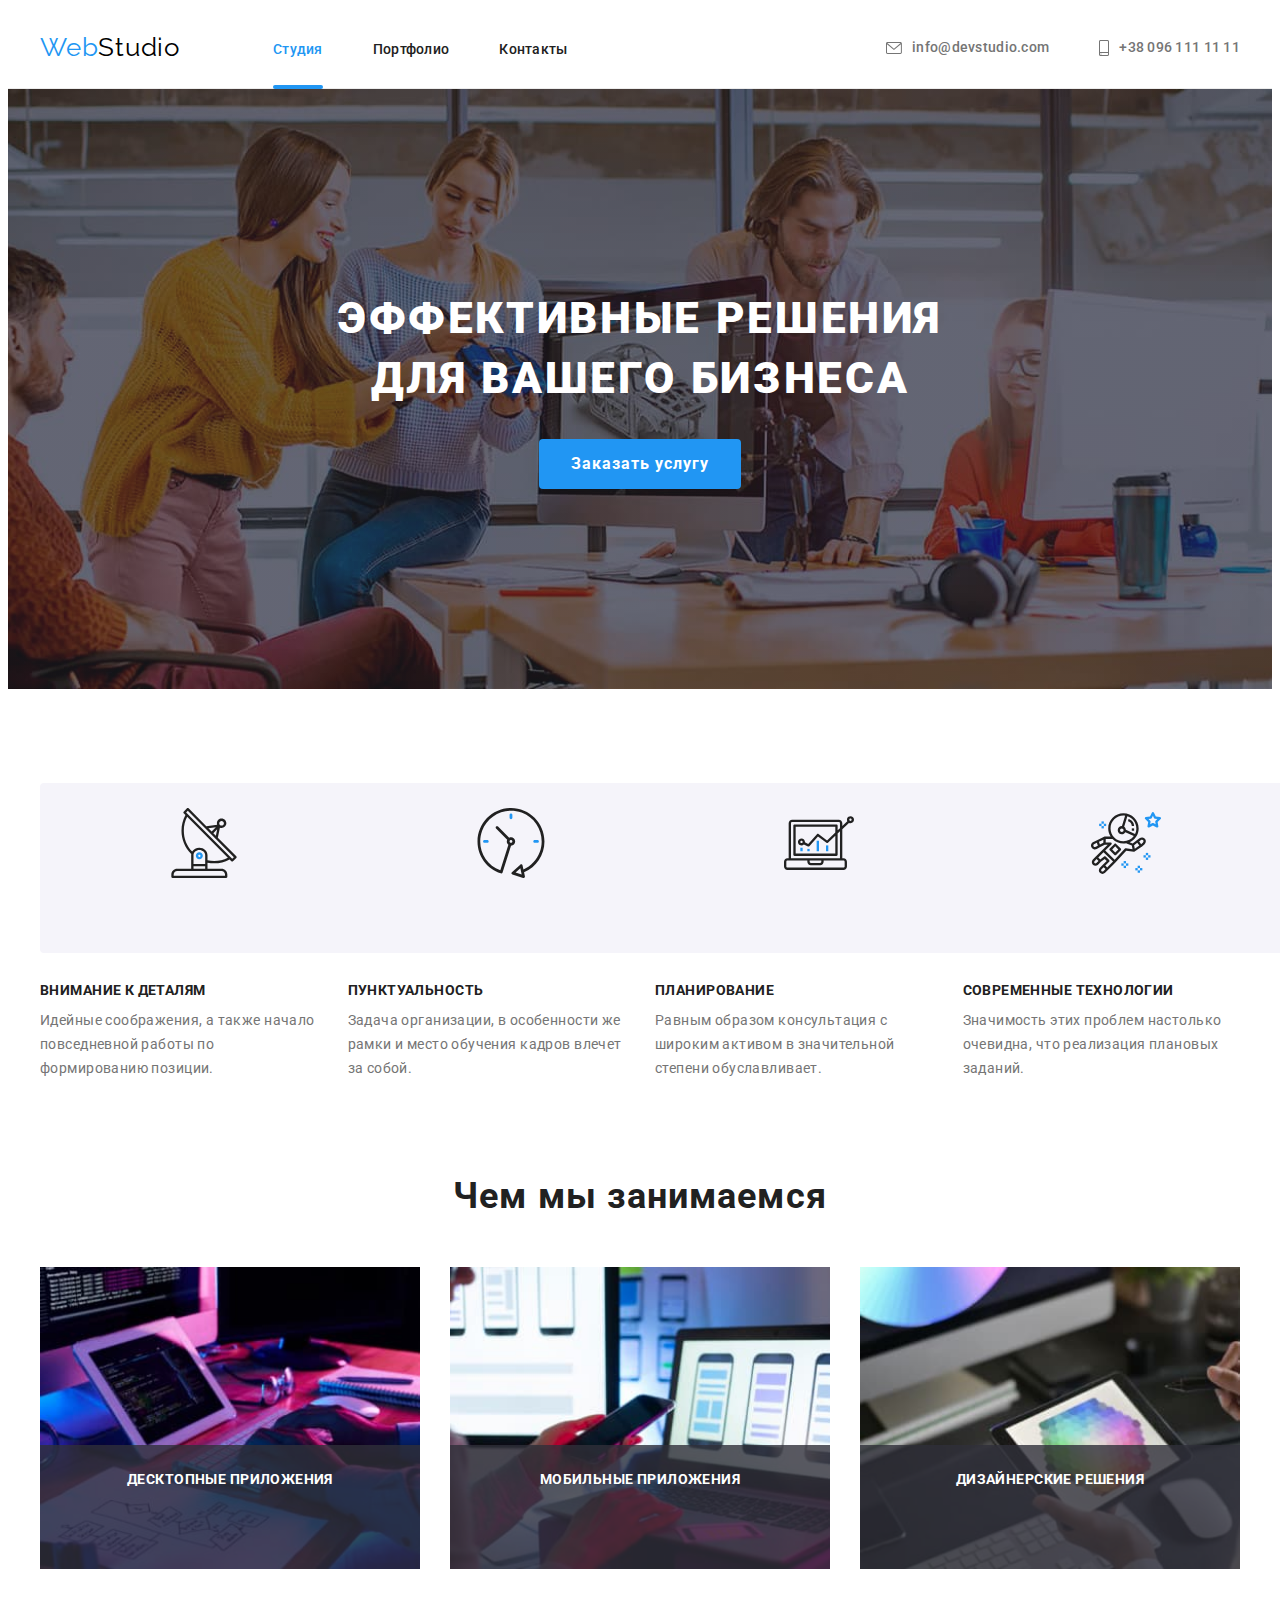
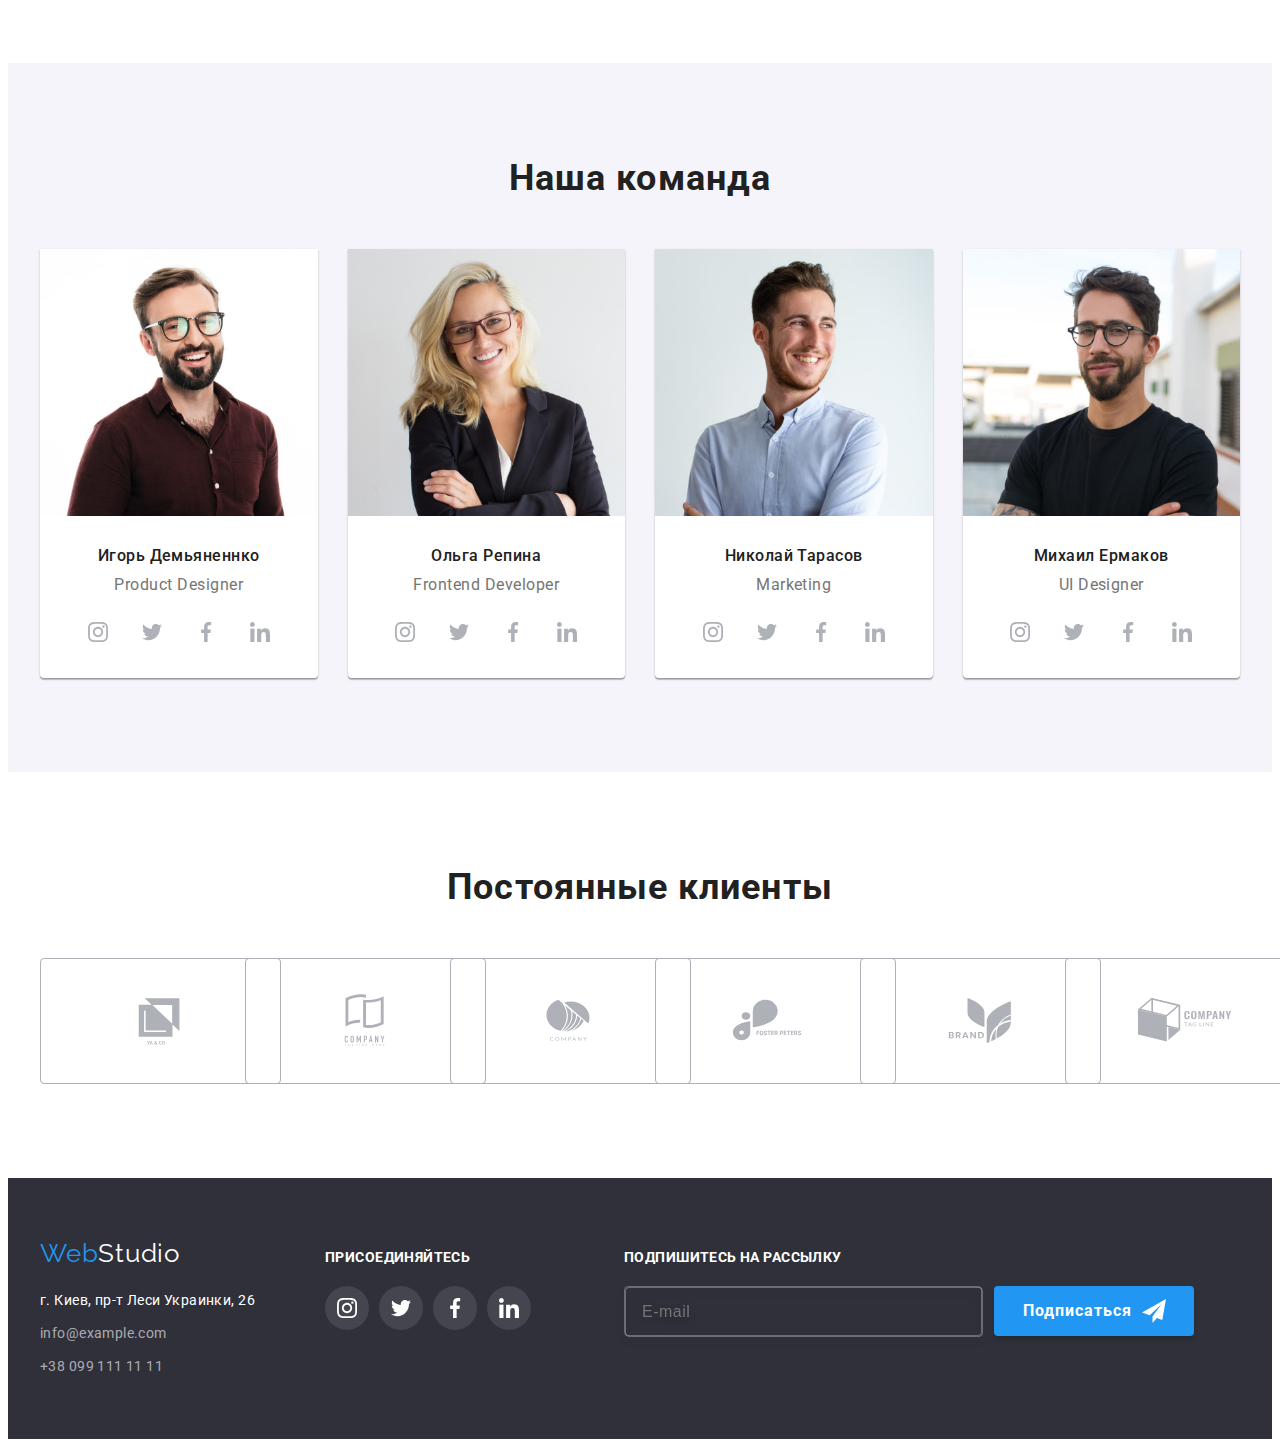
==== commit 03aa98d7: "Зміни до ДЗ 8" ====
--- a/index.html
+++ b/index.html
@@ -16,7 +16,7 @@
       referrerpolicy="no-referrer"
     />
     <link rel="stylesheet" href="./css/main.min.css" />
-    <!-- <link rel="stylesheet" href="./css/main.css" /> -->
+    <link rel="stylesheet" href="./css/main.css" />
     <title>Студия</title>
   </head>
   <body>
--- a/css/main.min.css
+++ b/css/main.min.css
@@ -1 +1 @@
-:root{--title-color: #212121;--first-color: #757575;--second-color: #ffffff;--accent-color: #2196f3;--main-background-color: #f5f4fa;--main-padding: 94px;--main-margin: 30px}body{font-family:"Roboto","Raleway",sans-serif;color:var(--title-color)}p,h1,h2,h3,h4,h5,h6{margin:0}ul{padding-left:0;margin:0}img{display:block;width:100%;height:auto}.link{text-decoration:none}.list{list-style:none}.visually-hidden{position:absolute;white-space:nowrap;width:1px;height:1px;overflow:hidden;border:0;padding:0;clip:rect(0 0 0 0);clip-path:inset(50%);margin:-1px}.container{width:100%;padding-left:15px;padding-right:15px;margin:0 auto}@media screen and (min-width: 480px){.container{max-width:480px}}@media screen and (min-width: 768px){.container{max-width:768px}}@media screen and (min-width: 1200px){.container{max-width:1200px}}.logo{font-family:"Raleway",Tahoma,sans-serif;font-size:26px;line-height:1.19;letter-spacing:.03em;color:var(--accent-color);display:block}@media screen and (max-width: 1199px){.logo{font-size:24px;line-height:1.17}}@media screen and (max-width: 767px){.header__logo{padding-top:16px;padding-bottom:16px}}@media screen and (min-width: 768px){.header__logo{margin-right:88px;padding-top:26px;padding-bottom:26px}}@media screen and (min-width: 1200px){.header__logo{margin-right:93px;padding-top:24px;padding-bottom:25px}}.header__logo--dark{color:#000}.header{border-bottom:1px solid #ececec}.header .container{display:flex;align-items:center}.menu-list{display:flex}.menu-list__link{font-weight:500;font-size:14px;line-height:1.14;letter-spacing:.02em;color:var(--title-color);padding-top:32px;padding-bottom:32px;position:relative;transition:color 250ms cubic-bezier(0.4, 0, 0.2, 1)}.menu-list__link:hover,.menu-list__link:focus{color:var(--accent-color)}.menu-list__link.current{color:var(--accent-color)}@media screen and (min-width: 768px){.link.current::after{content:"";display:block;position:absolute;width:100%;height:4px;bottom:0;background:var(--accent-color);border-radius:2px}}.menu-list__item:not(:last-child){margin-right:50px}.connection{display:flex}@media screen and (max-width: 767px){.connection{display:none}}@media screen and (min-width: 768px)and (max-width: 1199px){.connection{flex-direction:column;margin-left:84px;padding:21px 0}}@media screen and (min-width: 1200px){.connection{margin-left:auto}}@media screen and (min-width: 768px)and (max-width: 1199px){.connection__link--tab{display:flex;align-items:center;font-weight:500;font-size:12px;line-height:1.17;letter-spacing:.02em;color:var(--first-color);transition:color 250ms cubic-bezier(0.4, 0, 0.2, 1)}.connection__link--tab:hover,.connection__link--tab:focus{color:var(--accent-color)}.connection__link--tab:first-child{margin-bottom:10px}}@media screen and (min-width: 1200px){.connection__link--tab{display:none}}@media screen and (min-width: 768px)and (max-width: 1199px){.connection__icon--tab{fill:currentColor;margin-right:8px}}@media screen and (min-width: 1200px){.connection__icon--tab{display:none}}@media screen and (min-width: 1200px){.connection__link--desk{display:flex;align-items:center;font-weight:500;font-size:14px;line-height:1.14;letter-spacing:.02em;color:var(--first-color);padding-top:32px;padding-bottom:32px;transition:color 250ms cubic-bezier(0.4, 0, 0.2, 1)}.connection__link--desk:hover,.connection__link--desk:focus{color:var(--accent-color)}.connection__link--desk:not(:last-child){margin-right:50px}}@media screen and (min-width: 768px)and (max-width: 1199px){.connection__link--desk{display:none}}@media screen and (min-width: 1200px){.connection__icon--desk{fill:currentColor;margin-right:10px}}@media screen and (min-width: 768px)and (max-width: 1199px){.connection__icon--desk{display:none}}@media screen and (max-width: 767px){.navigation{display:none}}@media screen and (min-width: 768px){.navigation-mobile,.connection-mobile,.social-mobile{display:none}}.nav-mobile-menu{position:fixed;height:100%;z-index:1;top:0;left:0;background-color:#fff;width:100vw;height:100vh;padding-top:10px;padding-bottom:48px}.nav-mobile-menu .container{display:flex;flex-direction:column;justify-content:space-between;align-items:flex-start}@media screen and (min-width: 768px){.nav-mobile-menu{display:none}}.menu-mob-top{width:100%}.menu-mob-list{margin-bottom:32px}.menu-mob-link{font-weight:500;font-size:40px;line-height:1.18;letter-spacing:.02em;color:var(--title-color);cursor:pointer;transition:transform 250ms cubic-bezier(0.4, 0, 0.2, 1)}.menu-mob-link:hover,.menu-mob-link:focus{color:var(--accent-color)}.menu-mob-link.current{color:var(--accent-color)}.menu-mob-item:not(:last-child){margin-bottom:32px}.connection-mob{display:block;font-weight:500;font-size:34px;line-height:1.18;letter-spacing:.02em;color:var(--accent-color);margin-bottom:32px;width:100%}.connection-mail{display:block;font-weight:500;font-size:24px;line-height:1.17;letter-spacing:.02em;color:var(--first-color);margin-bottom:64px}.social-mob-list{display:flex;flex-wrap:wrap}.social-mob-link{font-weight:500;font-size:18px;line-height:1.22;letter-spacing:.02em;color:var(--accent-color)}.social-mob-line{width:22px;height:0px;border:1px solid rgba(33,33,33,.2);transform:rotate(90deg);margin-left:10px;margin-right:10px}.menu-close-btn{display:block;border:none;background-color:rgba(0,0,0,0);margin-left:auto;padding:11px;cursor:pointer;transition:transform 250ms cubic-bezier(0.4, 0, 0.2, 1)}.menu-close-btn:hover,.menu-close-btn:focus{fill:var(--accent-color)}@media screen and (min-width: 768px){.menu-close-btn{display:none}}.menu-open-btn{margin-left:auto;border:none;background-color:rgba(0,0,0,0);padding:12px 8px;cursor:pointer;transition:transform 250ms cubic-bezier(0.4, 0, 0.2, 1)}.menu-open-btn:hover,.menu-open-btn:focus{fill:var(--accent-color)}@media screen and (min-width: 768px){.menu-open-btn{display:none}}.hero{display:block;background-color:#2f303a;padding-top:118px;padding-bottom:118px;background-repeat:no-repeat;margin:0 auto;max-width:100%}@media screen and (min-width: 320px){.hero{background-size:cover;background-image:linear-gradient(rgba(47, 48, 58, 0.4), rgba(47, 48, 58, 0.4)),url(../images/img-bg-mob.jpg)}}@media screen and (min-width: 320px)and (min-device-pixel-ratio: 2),screen and (min-width: 320px)and (min-resolution: 192dpi),screen and (min-width: 320px)and (min-resolution: 2dppx){.hero{background-image:linear-gradient(rgba(47, 48, 58, 0.4), rgba(47, 48, 58, 0.4)),url(../images/img-bg-mob-2x.jpg)}}@media screen and (min-width: 768px){.hero{background-size:cover;background-image:linear-gradient(rgba(47, 48, 58, 0.4), rgba(47, 48, 58, 0.4)),url(../images/img-bg-tab.jpg)}}@media screen and (min-width: 768px)and (min-device-pixel-ratio: 2),screen and (min-width: 768px)and (min-resolution: 192dpi),screen and (min-width: 768px)and (min-resolution: 2dppx){.hero{background-image:linear-gradient(rgba(47, 48, 58, 0.4), rgba(47, 48, 58, 0.4)),url(../images/img-bg-tab-2x.jpg)}}@media screen and (min-width: 1200px){.hero{padding-top:200px;padding-bottom:200px;background-size:cover;background-image:linear-gradient(rgba(47, 48, 58, 0.4), rgba(47, 48, 58, 0.4)),url(../images/img-bg.jpg)}}@media screen and (min-width: 1200px)and (min-device-pixel-ratio: 2),screen and (min-width: 1200px)and (min-resolution: 192dpi),screen and (min-width: 1200px)and (min-resolution: 2dppx){.hero{background-image:linear-gradient(rgba(47, 48, 58, 0.4), rgba(47, 48, 58, 0.4)),url(../images/img-bg-2x.jpg)}}.hero__title{max-width:360px;margin:0 auto;font-weight:900;font-size:26px;line-height:1.62;text-align:center;letter-spacing:.06em;text-transform:uppercase;color:var(--second-color);margin-bottom:var(--main-margin)}@media screen and (min-width: 1200px){.hero__title{max-width:696px;margin-bottom:30px;font-size:44px;line-height:1.36}}.hero__btn{font-family:inherit;font-weight:700;font-size:16px;line-height:1.88;letter-spacing:.06em;color:var(--second-color);background-color:var(--accent-color);border-radius:4px;border:none;cursor:pointer;margin:0 auto;display:block;padding:10px 32px;transition:color 250ms cubic-bezier(0.4, 0, 0.2, 1)}.hero__btn:hover,.hero__btn:focus{background-color:#188ce8}.feature{padding-top:60px;padding-bottom:60px}@media screen and (min-width: 1200px){.feature{padding-top:var(--main-padding);padding-bottom:var(--main-padding)}}.feature__bg{width:100%;height:120px;background:#f5f4fa;border-radius:4px;margin-bottom:var(--main-margin);padding:25px}.feature__icon{display:block;margin:0 auto}.feature__title{font-size:14px;line-height:1.14;letter-spacing:.03em;text-transform:uppercase;text-align:center;color:var(--title-color);margin-bottom:10px}@media screen and (min-width: 768px){.feature__title{text-align:left}}.feature__text{font-size:14px;line-height:1.71;letter-spacing:.03em;color:var(--first-color)}.feature__list{margin-bottom:-30px}@media screen and (min-width: 768px){.feature__list{display:flex;flex-wrap:wrap;margin-left:-30px}}.feature__item{margin-bottom:var(--main-margin)}@media screen and (min-width: 768px){.feature__item{width:calc(50% - 30px);margin-left:var(--main-margin);margin-bottom:var(--main-margin)}}@media screen and (min-width: 1200px){.feature__item{width:calc(25% - 30px)}}.about{padding-bottom:var(--main-padding)}@media screen and (max-width: 1199px){.about{display:none}}.about-list{display:flex;margin-left:-30px}.about-item{flex-basis:calc(33.3333333333% - 30px);margin-left:var(--main-margin);position:relative}.applications{position:absolute;bottom:0;width:100%;height:70px;background-color:rgba(47,48,58,.8);font-weight:700;font-size:14px;line-height:1.14;text-align:center;text-transform:uppercase;letter-spacing:.03em;color:var(--second-color);padding:27px 0px}.about-title{font-size:36px;line-height:1.17;letter-spacing:.03em;text-align:center;color:var(--title-color);margin-bottom:50px}.team-title{font-size:28px;line-height:1.18;text-align:center;letter-spacing:.03em;color:var(--title-color);margin-bottom:var(--main-margin)}@media screen and (min-width: 1200px){.team-title{margin-bottom:50px;font-size:36px;line-height:1.17}}.team{background-color:var(--main-background-color);padding-top:60px;padding-bottom:60px}@media screen and (min-width: 1200px){.team{padding-top:var(--main-padding);padding-bottom:var(--main-padding)}}.team-list{margin-bottom:-30px}@media screen and (min-width: 768px){.team-list{display:flex;flex-wrap:wrap;margin-left:-30px}}.team-item{margin-bottom:var(--main-margin);background:#fff;box-shadow:0px 1px 3px rgba(0,0,0,.12),0px 1px 1px rgba(0,0,0,.14),0px 2px 1px rgba(0,0,0,.2);border-radius:0px 0px 4px 4px}@media screen and (min-width: 768px){.team-item{width:calc(50% - 30px);margin-left:var(--main-margin);margin-bottom:var(--main-margin)}}@media screen and (min-width: 1200px){.team-item{width:calc(25% - 30px)}}.team-name{font-weight:500;font-size:16px;line-height:1.19;text-align:center;letter-spacing:.03em;color:var(--title-color);margin-bottom:10px;padding-top:30px}.team-position{font-size:16px;line-height:1.19;text-align:center;letter-spacing:.03em;color:var(--first-color);margin-bottom:16px}.team-soc-list{display:flex;justify-content:center;padding-bottom:24px}.team-soc-item:not(:last-child){margin-right:10px}.team-soc-link{width:44px;height:44px;background-color:var(--second-color);border-radius:50%;display:flex;justify-content:center;align-items:center;color:#afb1b8;transition:color 250ms cubic-bezier(0.4, 0, 0.2, 1),background-color 250ms cubic-bezier(0.4, 0, 0.2, 1)}.team-soc-link:hover,.team-soc-link:focus{background-color:var(--accent-color);color:var(--second-color)}.team-soc-icon{fill:currentColor}.clients{padding-top:60px;padding-bottom:60px}@media screen and (min-width: 1200px){.clients{padding-top:var(--main-padding);padding-bottom:var(--main-padding)}}.clients-title{font-style:normal;font-size:28px;line-height:1.18;text-align:center;letter-spacing:.03em;color:var(--title-color);margin-bottom:var(--main-margin)}@media screen and (min-width: 1200px){.clients-title{margin-bottom:50px;font-size:36px;line-height:1.17}}.clients-list{display:flex;flex-wrap:wrap;margin-left:-30px;margin-bottom:-30px}.clients-item{width:calc(50% - 30px);margin-left:var(--main-margin);margin-bottom:var(--main-margin)}@media screen and (min-width: 768px){.clients-item{width:calc(33.3333333333% - 30px)}}@media screen and (min-width: 1200px){.clients-item{width:calc(16.6666666667% - 30px)}}.clients-link{display:flex;justify-content:center;align-items:center;width:100%;height:92px;border:1px solid #afb1b8;border-radius:4px;color:#afb1b8;padding:16px 32px;transition:color 250ms cubic-bezier(0.4, 0, 0.2, 1),border 250ms cubic-bezier(0.4, 0, 0.2, 1)}.clients-link:hover,.clients-link:focus{border:1px solid var(--accent-color);color:var(--accent-color)}.clients-icon{fill:currentColor}.footer-content{padding-top:60px;padding-bottom:60px;background-color:#2f303a}@media screen and (min-width: 1200px){.footer-content{padding:0}}@media screen and (min-width: 768px){.footer-address-tab{display:flex;justify-content:space-around}}@media screen and (min-width: 1200px){.footer-address-desk{display:flex;align-items:baseline}}.footer-address{text-align:center}@media screen and (min-width: 1200px){.footer-address{padding-top:60px;padding-bottom:60px;text-align:left;margin-right:70px}}.logo__footer{margin-bottom:20px}.logo--light{color:var(--second-color)}.address-list{margin-bottom:60px}@media screen and (min-width: 1200px){.address-list{margin-bottom:0}}.address{font-style:normal;font-size:14px;line-height:1.71;letter-spacing:.03em;color:var(--second-color);transition:color 250ms cubic-bezier(0.4, 0, 0.2, 1)}.address:hover,.address:focus{color:var(--accent-color)}.address-footer{font-style:normal;font-size:14px;line-height:1.71;letter-spacing:.03em;color:rgba(255,255,255,.6);transition:color 250ms cubic-bezier(0.4, 0, 0.2, 1)}.address-footer:hover,.address-footer:focus{color:var(--accent-color)}.contact-address:not(:last-child){margin-bottom:8px}@media screen and (min-width: 1200px){.contact-address:not(:last-child){margin-bottom:9px}}.social-media-title{font-size:14px;line-height:1.14;letter-spacing:.03em;text-transform:uppercase;text-align:center;color:var(--second-color);margin-bottom:20px}@media screen and (min-width: 1200px){.social-media-title{text-align:left}}.social-media-list{display:flex;justify-content:center;margin-bottom:60px}@media screen and (min-width: 768px){.social-media-list{margin-bottom:0}}.social-media-item:not(:last-child){margin-right:10px}.social-media-link{display:flex;justify-content:center;align-items:center;width:44px;height:44px;background-color:rgba(255,255,255,.1);color:var(--second-color);border-radius:50%;transition:background-color 250ms cubic-bezier(0.4, 0, 0.2, 1)}.social-media-link:hover,.social-media-link:focus{background-color:var(--accent-color)}.social-media-icon{fill:currentColor}@media screen and (min-width: 1200px){.soc-sending{padding-top:72px;padding-bottom:100px;margin-right:93px}}@media screen and (min-width: 1200px){.sending{display:flex;align-items:flex-end;padding-top:72px;padding-bottom:var(--main-padding)}}.sending-title{font-size:14px;line-height:1.14;letter-spacing:.03em;text-transform:uppercase;text-align:center;color:var(--second-color);margin-bottom:20px}@media screen and (min-width: 1200px){.sending-title{text-align:left}}.form-mail{width:100%;height:50px;border:1px solid rgba(255,255,255,.3);box-sizing:border-box;filter:drop-shadow(0px 4px 4px rgba(0, 0, 0, 0.15));border-radius:4px;margin-right:12px;margin-bottom:20px}@media screen and (min-width: 768px){.form-mail{display:block;margin:0 auto;width:450px;height:50px;margin-bottom:20px}}@media screen and (min-width: 1200px){.form-mail{width:358px;height:50px;margin-right:12px;margin-bottom:0}}.input-mail{width:100%;height:50px;background-color:rgba(0,0,0,0);font-size:16px;line-height:1.25;letter-spacing:.03em;border:1px solid rgba(255,255,255,.3);box-sizing:border-box;filter:drop-shadow(0px 4px 4px rgba(0, 0, 0, 0.15));border-radius:4px;padding:15px 0 15px 16px;outline:none;transition:border-color 250ms cubic-bezier(0.4, 0, 0.2, 1)}.input-mail:focus{border-color:var(--accent-color);color:rgba(255,255,255,.3)}@media screen and (min-width: 768px){.input-mail{width:450px;height:50px}}@media screen and (min-width: 1200px){.input-mail{width:358px;height:50px}}.sending-btn{width:200px;height:50px;padding:10px 0 10px 29px;margin:0 auto;font-family:inherit;font-weight:700;font-size:16px;line-height:1.88;display:flex;align-items:center;text-align:center;letter-spacing:.06em;background-color:var(--accent-color);color:var(--second-color);box-shadow:0px 4px 4px rgba(0,0,0,.15);border-radius:4px;border:rgba(0,0,0,0);transition:background-color 250ms cubic-bezier(0.4, 0, 0.2, 1);cursor:pointer}.sending-btn:hover,.sending-btn:focus{background-color:#188ce8}.iconsend{fill:currentColor;margin-left:10px}.works{padding-top:60px;padding-bottom:60px}@media screen and (min-width: 1200px){.works{padding-top:var(--main-padding);padding-bottom:var(--main-padding)}}.button-list{display:flex;flex-wrap:wrap;margin-bottom:-15px;margin-left:-8px}@media screen and (min-width: 768px){.button-list{justify-content:center}}.work-button{margin-bottom:15px;margin-left:8px}.button-item{font-family:inherit;font-weight:500;font-size:16px;line-height:1.62;letter-spacing:.03em;color:var(--title-color);background-color:var(--main-background-color);cursor:pointer;border-radius:4px;border:rgba(0,0,0,0);padding:6px 22px;transition:color 250ms cubic-bezier(0.4, 0, 0.2, 1),background-color 250ms cubic-bezier(0.4, 0, 0.2, 1)}.button-item:hover,.button-item:focus{color:var(--second-color);background-color:var(--accent-color);box-shadow:0px 3px 1px rgba(0,0,0,.1),0px 1px 2px rgba(0,0,0,.08),0px 2px 2px rgba(0,0,0,.12)}.button-list .button-item.current{color:var(--second-color);background-color:var(--accent-color)}.work-list{margin-top:40px;margin-left:-30px;margin-bottom:-30px}@media screen and (min-width: 768px)and (max-width: 1199px){.work-list{display:flex;flex-wrap:wrap;margin-top:30px}}@media screen and (min-width: 1200px){.work-list{display:flex;flex-wrap:wrap;margin-top:50px}}.work-item{margin-left:30px;margin-bottom:30px}@media screen and (min-width: 768px){.work-item{width:calc(50% - 30px)}}@media screen and (min-width: 1200px){.work-item{width:calc(33.3333333333% - 30px)}}.work-link:hover{display:block;box-shadow:0px 1px 1px rgba(0,0,0,.12),0px 4px 4px rgba(0,0,0,.06),1px 4px 6px rgba(0,0,0,.16)}.title-text{padding:20px 24px;background:#fff;border-left:1px solid #eee;border-right:1px solid #eee;border-bottom:1px solid #eee}.work-title{font-size:18px;line-height:2;letter-spacing:.06em;color:var(--title-color);margin-bottom:4px}@media screen and (min-width: 768px)and (max-width: 1199px){.grow{padding-bottom:36px}}.work-text{font-size:16px;line-height:1.88;letter-spacing:.03em;color:var(--first-color)}.work-wrap{position:relative;overflow:hidden}.work-text-second{position:absolute;bottom:0;transform:translateY(100%);transition:transform 250ms cubic-bezier(0.4, 0, 0.2, 1);background-color:rgba(33,150,243,.9);font-size:18px;line-height:1.56;letter-spacing:.03em;color:var(--second-color);height:100%;width:100%;padding:24px}@media screen and (min-width: 320px){.work-text-second{padding:77px 24px 0 24px;overflow-y:scroll}}@media screen and (min-width: 768px){.work-text-second{padding:49px 24px 77px 24px}}@media screen and (min-width: 1200px){.work-text-second{padding:63px 24px}}.work-item:hover .work-text-second{transform:translateY(0%)}.backdrop{position:fixed;top:0px;left:0px;width:100%;height:100%;background-color:rgba(0,0,0,.2);transition:visibility 250ms cubic-bezier(0.4, 0, 0.2, 1),opacity 250ms cubic-bezier(0.4, 0, 0.2, 1)}.modal{position:absolute;width:528px;min-height:581px;background-color:var(--second-color);box-shadow:0px 1px 3px rgba(0,0,0,.12),0px 1px 1px rgba(0,0,0,.14),0px 2px 1px rgba(0,0,0,.2);border-radius:4px;top:50%;left:50%;transition:transform 250ms cubic-bezier(0.4, 0, 0.2, 1);transform:translate(-50%, -50%) scale(1);padding:40px}.backdrop.is-hidden .modal{transform:scale(0.5)}@media screen and (max-width: 480px){.modal{width:95%;height:90%}}@media screen and (min-width: 481px)and (max-width: 1199px){.modal{width:450px;height:609px}}.modal-close-btn{position:absolute;top:8px;right:8px;width:30px;height:30px;border-radius:50%;border:1px solid rgba(0,0,0,.1);background-color:rgba(0,0,0,0);padding:6px;display:flex;cursor:pointer;transition:transform 250ms cubic-bezier(0.4, 0, 0.2, 1)}.modal-close-btn:hover,.modal-close-btn:focus{fill:var(--accent-color)}.modal-title{font-size:20px;line-height:1.15;text-align:center;letter-spacing:.03em;color:var(--title-color);margin-bottom:12px}@media screen and (max-width: 1199px){.modal-title{line-height:1.15}}.input-item{width:448px;height:40px;border:1px solid rgba(33,33,33,.2);box-sizing:border-box;border-radius:4px;outline:none;padding-left:42px;transition:transform 250ms cubic-bezier(0.4, 0, 0.2, 1);cursor:pointer}.input-item:focus{border-color:var(--accent-color)}@media screen and (max-width: 480px){.input-item{width:100%;height:40px}}@media screen and (min-width: 481px)and (max-width: 1199px){.input-item{width:370px;height:40px}}.modal-comment{margin-bottom:20px}.modal-item-lbl{display:block;font-size:12px;line-height:1.17;letter-spacing:.01em;color:var(--first-color);margin-bottom:4px}.modal-item{margin-bottom:10px}.input-item-com{width:448px;height:120px;border:1px solid rgba(33,33,33,.2);box-sizing:border-box;border-radius:4px;outline:none;padding:12px 16px;transition:transform 250ms cubic-bezier(0.4, 0, 0.2, 1);cursor:pointer}.input-item-com::placeholder{font-size:14px;line-height:1.14;letter-spacing:.01em;color:rgba(117,117,117,.5)}.input-item-com:focus{border-color:var(--accent-color)}@media screen and (max-width: 480px){.input-item-com{width:100%;height:120px}}@media screen and (min-width: 481px)and (max-width: 1199px){.input-item-com{width:370px;height:120px}}textarea{resize:none}.form-field{position:relative}.modal-icon{position:absolute;left:12px;top:50%;transform:translateY(-50%)}.input-item:focus+.modal-icon{fill:var(--accent-color)}.agree{padding-left:13px;margin-bottom:var(--main-margin)}@media screen and (max-width: 1199px){.agree{padding:0}}.check-text{font-size:14px;line-height:1.71;letter-spacing:.03em;color:var(--first-color);display:flex;align-items:center}@media screen and (max-width: 1199px){.check-text{font-size:12px;line-height:1.17}}.check-text span{width:16px;height:15px;margin-right:7px;border:2px solid #000;border-radius:3px;background-color:rgba(0,0,0,0);display:flex;align-items:center;justify-content:center;cursor:pointer}.input-check:checked+.check-text span{background-color:var(--accent-color);border:none}.input-check:focus+.check-text span{border-color:var(--accent-color)}.icon-check{fill:rgba(0,0,0,0)}.input-check:checked+.check-text .icon-check{fill:var(--second-color)}.agreement-contract{font-size:14px;line-height:1.71;letter-spacing:.03em;text-decoration-line:underline;color:var(--accent-color)}@media screen and (max-width: 1199px){.agreement-contract{font-size:12px;line-height:1.17}}.sending-button{padding:10px 55px 10px 56px;margin:0 auto;font-family:inherit;font-weight:700;font-size:16px;line-height:1.88;display:flex;align-items:center;text-align:center;letter-spacing:.06em;background-color:var(--accent-color);color:var(--second-color);box-shadow:0px 4px 4px rgba(0,0,0,.15);border-radius:4px;border:rgba(0,0,0,0);transition:background-color 250ms cubic-bezier(0.4, 0, 0.2, 1);cursor:pointer}.sending-button:hover,.sending-button:focus{background-color:#188ce8}.is-hidden{visibility:hidden;opacity:0;pointer-events:none}/*# sourceMappingURL=main.min.css.map */+:root{--title-color: #212121;--first-color: #757575;--second-color: #ffffff;--accent-color: #2196f3;--main-background-color: #f5f4fa;--main-padding: 94px;--main-margin: 30px}body{font-family:"Roboto","Raleway",sans-serif;color:var(--title-color)}p,h1,h2,h3,h4,h5,h6{margin:0}ul{padding-left:0;margin:0}img{display:block;width:100%;height:auto}.link{text-decoration:none}.list{list-style:none}.visually-hidden{position:absolute;white-space:nowrap;width:1px;height:1px;overflow:hidden;border:0;padding:0;clip:rect(0 0 0 0);clip-path:inset(50%);margin:-1px}.container{width:100%;padding-left:15px;padding-right:15px;margin:0 auto}@media screen and (min-width: 480px){.container{max-width:480px}}@media screen and (min-width: 768px){.container{max-width:768px}}@media screen and (min-width: 1200px){.container{max-width:1200px}}.logo{font-family:"Raleway",Tahoma,sans-serif;font-size:26px;line-height:1.19;letter-spacing:.03em;color:var(--accent-color);display:block}@media screen and (max-width: 1199px){.logo{font-size:24px;line-height:1.17}}@media screen and (max-width: 767px){.header__logo{padding-top:16px;padding-bottom:16px}}@media screen and (min-width: 768px){.header__logo{margin-right:88px;padding-top:26px;padding-bottom:26px}}@media screen and (min-width: 1200px){.header__logo{margin-right:93px;padding-top:24px;padding-bottom:25px}}.header__logo--dark{color:#000}.header{border-bottom:1px solid #ececec}.header .container{display:flex;align-items:center}.menu-list{display:flex}.menu-list__link{font-weight:500;font-size:14px;line-height:1.14;letter-spacing:.02em;color:var(--title-color);padding-top:32px;padding-bottom:32px;position:relative;transition:color 250ms cubic-bezier(0.4, 0, 0.2, 1)}.menu-list__link:hover,.menu-list__link:focus{color:var(--accent-color)}.menu-list__link.current{color:var(--accent-color)}@media screen and (min-width: 768px){.link.current::after{content:"";display:block;position:absolute;width:100%;height:4px;bottom:0;background:var(--accent-color);border-radius:2px}}.menu-list__item:not(:last-child){margin-right:50px}.connection{display:flex}@media screen and (max-width: 767px){.connection{display:none}}@media screen and (min-width: 768px)and (max-width: 1199px){.connection{flex-direction:column;margin-left:84px;padding:21px 0}}@media screen and (min-width: 1200px){.connection{margin-left:auto}}@media screen and (min-width: 768px)and (max-width: 1199px){.connection__link--tab{display:flex;align-items:center;font-weight:500;font-size:12px;line-height:1.17;letter-spacing:.02em;color:var(--first-color);transition:color 250ms cubic-bezier(0.4, 0, 0.2, 1)}.connection__link--tab:hover,.connection__link--tab:focus{color:var(--accent-color)}.connection__link--tab:first-child{margin-bottom:10px}}@media screen and (min-width: 1200px){.connection__link--tab{display:none}}@media screen and (min-width: 768px)and (max-width: 1199px){.connection__icon--tab{fill:currentColor;margin-right:8px}}@media screen and (min-width: 1200px){.connection__icon--tab{display:none}}@media screen and (min-width: 1200px){.connection__link--desk{display:flex;align-items:center;font-weight:500;font-size:14px;line-height:1.14;letter-spacing:.02em;color:var(--first-color);padding-top:32px;padding-bottom:32px;transition:color 250ms cubic-bezier(0.4, 0, 0.2, 1)}.connection__link--desk:hover,.connection__link--desk:focus{color:var(--accent-color)}.connection__link--desk:not(:last-child){margin-right:50px}}@media screen and (min-width: 768px)and (max-width: 1199px){.connection__link--desk{display:none}}@media screen and (min-width: 1200px){.connection__icon--desk{fill:currentColor;margin-right:10px}}@media screen and (min-width: 768px)and (max-width: 1199px){.connection__icon--desk{display:none}}@media screen and (max-width: 767px){.navigation{display:none}}@media screen and (min-width: 768px){.navigation-mobile,.connection-mobile,.social-mobile{display:none}}.nav-mobile-menu{position:fixed;height:100%;z-index:1;top:0;left:0;background-color:#fff;width:100vw;height:100vh;padding-top:10px;padding-bottom:48px}.nav-mobile-menu .container{display:flex;flex-direction:column;justify-content:space-between;align-items:flex-start}@media screen and (min-width: 768px){.nav-mobile-menu{display:none}}.menu-mob-top{width:100%}.menu-mob-list{margin-bottom:32px}.menu-mob-link{font-weight:500;font-size:40px;line-height:1.18;letter-spacing:.02em;color:var(--title-color);cursor:pointer;transition:transform 250ms cubic-bezier(0.4, 0, 0.2, 1)}.menu-mob-link:hover,.menu-mob-link:focus{color:var(--accent-color)}.menu-mob-link.current{color:var(--accent-color)}.menu-mob-item:not(:last-child){margin-bottom:32px}.connection-mob{display:block;font-weight:500;font-size:34px;line-height:1.18;letter-spacing:.02em;color:var(--accent-color);margin-bottom:32px;width:100%}.connection-mail{display:block;font-weight:500;font-size:24px;line-height:1.17;letter-spacing:.02em;color:var(--first-color);margin-bottom:64px}.social-mob-list{display:flex;flex-wrap:wrap}.social-mob-link{font-weight:500;font-size:18px;line-height:1.22;letter-spacing:.02em;color:var(--accent-color)}.social-mob-line{width:22px;height:0px;border:1px solid rgba(33,33,33,.2);transform:rotate(90deg);margin-left:10px;margin-right:10px}.menu-close-btn{display:block;border:none;background-color:rgba(0,0,0,0);margin-left:auto;padding:11px;cursor:pointer;transition:transform 250ms cubic-bezier(0.4, 0, 0.2, 1)}.menu-close-btn:hover,.menu-close-btn:focus{fill:var(--accent-color)}@media screen and (min-width: 768px){.menu-close-btn{display:none}}.menu-open-btn{margin-left:auto;border:none;background-color:rgba(0,0,0,0);padding:12px 8px;cursor:pointer;transition:transform 250ms cubic-bezier(0.4, 0, 0.2, 1)}.menu-open-btn:hover,.menu-open-btn:focus{fill:var(--accent-color)}@media screen and (min-width: 768px){.menu-open-btn{display:none}}.hero{display:block;background-color:#2f303a;padding-top:118px;padding-bottom:118px;background-repeat:no-repeat;background-position:center;margin:0 auto;max-width:100%}@media screen and (min-width: 320px){.hero{background-size:cover;background-image:linear-gradient(rgba(47, 48, 58, 0.4), rgba(47, 48, 58, 0.4)),url(../images/img-bg-mob.jpg)}}@media screen and (min-width: 320px)and (min-device-pixel-ratio: 2),screen and (min-width: 320px)and (min-resolution: 192dpi),screen and (min-width: 320px)and (min-resolution: 2dppx){.hero{background-image:linear-gradient(rgba(47, 48, 58, 0.4), rgba(47, 48, 58, 0.4)),url(../images/img-bg-mob-2x.jpg)}}@media screen and (min-width: 768px){.hero{background-size:cover;background-image:linear-gradient(rgba(47, 48, 58, 0.4), rgba(47, 48, 58, 0.4)),url(../images/img-bg-tab.jpg)}}@media screen and (min-width: 768px)and (min-device-pixel-ratio: 2),screen and (min-width: 768px)and (min-resolution: 192dpi),screen and (min-width: 768px)and (min-resolution: 2dppx){.hero{background-image:linear-gradient(rgba(47, 48, 58, 0.4), rgba(47, 48, 58, 0.4)),url(../images/img-bg-tab-2x.jpg)}}@media screen and (min-width: 1200px){.hero{padding-top:200px;padding-bottom:200px;background-size:cover;background-image:linear-gradient(rgba(47, 48, 58, 0.4), rgba(47, 48, 58, 0.4)),url(../images/img-bg.jpg)}}@media screen and (min-width: 1200px)and (min-device-pixel-ratio: 2),screen and (min-width: 1200px)and (min-resolution: 192dpi),screen and (min-width: 1200px)and (min-resolution: 2dppx){.hero{background-image:linear-gradient(rgba(47, 48, 58, 0.4), rgba(47, 48, 58, 0.4)),url(../images/img-bg-2x.jpg)}}.hero__title{max-width:360px;margin:0 auto;font-weight:900;font-size:26px;line-height:1.62;text-align:center;letter-spacing:.06em;text-transform:uppercase;color:var(--second-color);margin-bottom:var(--main-margin)}@media screen and (min-width: 1200px){.hero__title{max-width:696px;margin-bottom:30px;font-size:44px;line-height:1.36}}.hero__btn{font-family:inherit;font-weight:700;font-size:16px;line-height:1.88;letter-spacing:.06em;color:var(--second-color);background-color:var(--accent-color);border-radius:4px;border:none;cursor:pointer;margin:0 auto;display:block;padding:10px 32px;transition:color 250ms cubic-bezier(0.4, 0, 0.2, 1)}.hero__btn:hover,.hero__btn:focus{background-color:#188ce8}.feature{padding-top:60px;padding-bottom:60px}@media screen and (min-width: 1200px){.feature{padding-top:var(--main-padding);padding-bottom:var(--main-padding)}}.feature__bg{width:100%;height:120px;background:#f5f4fa;border-radius:4px;margin-bottom:var(--main-margin);padding:25px}.feature__icon{display:block;margin:0 auto}.feature__title{font-size:14px;line-height:1.14;letter-spacing:.03em;text-transform:uppercase;text-align:center;color:var(--title-color);margin-bottom:10px}@media screen and (min-width: 768px){.feature__title{text-align:left}}.feature__text{font-size:14px;line-height:1.71;letter-spacing:.03em;color:var(--first-color)}.feature__list{margin-bottom:-30px}@media screen and (min-width: 768px){.feature__list{display:flex;flex-wrap:wrap;margin-left:-30px}}.feature__item{margin-bottom:var(--main-margin)}@media screen and (min-width: 768px){.feature__item{width:calc(50% - 30px);margin-left:var(--main-margin);margin-bottom:var(--main-margin)}}@media screen and (min-width: 1200px){.feature__item{width:calc(25% - 30px)}}.about{padding-bottom:var(--main-padding)}@media screen and (max-width: 1199px){.about{display:none}}.about-list{display:flex;margin-left:-30px}.about-item{flex-basis:calc(33.3333333333% - 30px);margin-left:var(--main-margin);position:relative}.applications{position:absolute;bottom:0;width:100%;height:70px;background-color:rgba(47,48,58,.8);font-weight:700;font-size:14px;line-height:1.14;text-align:center;text-transform:uppercase;letter-spacing:.03em;color:var(--second-color);padding:27px 0px}.about-title{font-size:36px;line-height:1.17;letter-spacing:.03em;text-align:center;color:var(--title-color);margin-bottom:50px}.team-title{font-size:28px;line-height:1.18;text-align:center;letter-spacing:.03em;color:var(--title-color);margin-bottom:var(--main-margin)}@media screen and (min-width: 1200px){.team-title{margin-bottom:50px;font-size:36px;line-height:1.17}}.team{background-color:var(--main-background-color);padding-top:60px;padding-bottom:60px}@media screen and (min-width: 1200px){.team{padding-top:var(--main-padding);padding-bottom:var(--main-padding)}}.team-list{margin-bottom:-30px}@media screen and (min-width: 768px){.team-list{display:flex;flex-wrap:wrap;margin-left:-30px}}.team-item{margin-bottom:var(--main-margin);background:#fff;box-shadow:0px 1px 3px rgba(0,0,0,.12),0px 1px 1px rgba(0,0,0,.14),0px 2px 1px rgba(0,0,0,.2);border-radius:0px 0px 4px 4px}@media screen and (min-width: 768px){.team-item{width:calc(50% - 30px);margin-left:var(--main-margin);margin-bottom:var(--main-margin)}}@media screen and (min-width: 1200px){.team-item{width:calc(25% - 30px)}}.team-name{font-weight:500;font-size:16px;line-height:1.19;text-align:center;letter-spacing:.03em;color:var(--title-color);margin-bottom:10px;padding-top:30px}.team-position{font-size:16px;line-height:1.19;text-align:center;letter-spacing:.03em;color:var(--first-color);margin-bottom:16px}.team-soc-list{display:flex;justify-content:center;padding-bottom:24px}.team-soc-item:not(:last-child){margin-right:10px}.team-soc-link{width:44px;height:44px;background-color:var(--second-color);border-radius:50%;display:flex;justify-content:center;align-items:center;color:#afb1b8;transition:color 250ms cubic-bezier(0.4, 0, 0.2, 1),background-color 250ms cubic-bezier(0.4, 0, 0.2, 1)}.team-soc-link:hover,.team-soc-link:focus{background-color:var(--accent-color);color:var(--second-color)}.team-soc-icon{fill:currentColor}.clients{padding-top:60px;padding-bottom:60px}@media screen and (min-width: 1200px){.clients{padding-top:var(--main-padding);padding-bottom:var(--main-padding)}}.clients-title{font-style:normal;font-size:28px;line-height:1.18;text-align:center;letter-spacing:.03em;color:var(--title-color);margin-bottom:var(--main-margin)}@media screen and (min-width: 1200px){.clients-title{margin-bottom:50px;font-size:36px;line-height:1.17}}.clients-list{display:flex;flex-wrap:wrap;margin-left:-30px;margin-bottom:-30px}.clients-item{width:calc(50% - 30px);margin-left:var(--main-margin);margin-bottom:var(--main-margin)}@media screen and (min-width: 768px){.clients-item{width:calc(33.3333333333% - 30px)}}@media screen and (min-width: 1200px){.clients-item{width:calc(16.6666666667% - 30px)}}.clients-link{display:flex;justify-content:center;align-items:center;width:100%;height:92px;border:1px solid #afb1b8;border-radius:4px;color:#afb1b8;padding:16px 32px;transition:color 250ms cubic-bezier(0.4, 0, 0.2, 1),border 250ms cubic-bezier(0.4, 0, 0.2, 1)}.clients-link:hover,.clients-link:focus{border:1px solid var(--accent-color);color:var(--accent-color)}.clients-icon{fill:currentColor}.footer-content{padding-top:60px;padding-bottom:60px;background-color:#2f303a}@media screen and (min-width: 1200px){.footer-content{padding:0}}@media screen and (min-width: 768px){.footer-address-tab{display:flex;justify-content:space-around}}@media screen and (min-width: 1200px){.footer-address-desk{display:flex;align-items:baseline}}.footer-address{text-align:center}@media screen and (min-width: 1200px){.footer-address{padding-top:60px;padding-bottom:60px;text-align:left;margin-right:70px}}.logo__footer{margin-bottom:20px}.logo--light{color:var(--second-color)}.address-list{margin-bottom:60px}@media screen and (min-width: 1200px){.address-list{margin-bottom:0}}.address{font-style:normal;font-size:14px;line-height:1.71;letter-spacing:.03em;color:var(--second-color);transition:color 250ms cubic-bezier(0.4, 0, 0.2, 1)}.address:hover,.address:focus{color:var(--accent-color)}.address-footer{font-style:normal;font-size:14px;line-height:1.71;letter-spacing:.03em;color:rgba(255,255,255,.6);transition:color 250ms cubic-bezier(0.4, 0, 0.2, 1)}.address-footer:hover,.address-footer:focus{color:var(--accent-color)}.contact-address:not(:last-child){margin-bottom:8px}@media screen and (min-width: 1200px){.contact-address:not(:last-child){margin-bottom:9px}}.social-media-title{font-size:14px;line-height:1.14;letter-spacing:.03em;text-transform:uppercase;text-align:center;color:var(--second-color);margin-bottom:20px}@media screen and (min-width: 1200px){.social-media-title{text-align:left}}.social-media-list{display:flex;justify-content:center;margin-bottom:60px}@media screen and (min-width: 768px){.social-media-list{margin-bottom:0}}.social-media-item:not(:last-child){margin-right:10px}.social-media-link{display:flex;justify-content:center;align-items:center;width:44px;height:44px;background-color:rgba(255,255,255,.1);color:var(--second-color);border-radius:50%;transition:background-color 250ms cubic-bezier(0.4, 0, 0.2, 1)}.social-media-link:hover,.social-media-link:focus{background-color:var(--accent-color)}.social-media-icon{fill:currentColor}@media screen and (min-width: 1200px){.soc-sending{padding-top:72px;padding-bottom:100px;margin-right:93px}}@media screen and (min-width: 1200px){.sending{display:flex;align-items:flex-end;padding-top:72px;padding-bottom:var(--main-padding)}}.sending-title{font-size:14px;line-height:1.14;letter-spacing:.03em;text-transform:uppercase;text-align:center;color:var(--second-color);margin-bottom:20px}@media screen and (min-width: 1200px){.sending-title{text-align:left}}.form-mail{width:100%;height:50px;border:1px solid rgba(255,255,255,.3);box-sizing:border-box;filter:drop-shadow(0px 4px 4px rgba(0, 0, 0, 0.15));border-radius:4px;margin-right:12px;margin-bottom:20px}@media screen and (min-width: 768px){.form-mail{display:block;margin:0 auto;width:450px;height:50px;margin-bottom:20px}}@media screen and (min-width: 1200px){.form-mail{width:358px;height:50px;margin-right:12px;margin-bottom:0}}.input-mail{width:100%;height:50px;background-color:rgba(0,0,0,0);font-size:16px;line-height:1.25;letter-spacing:.03em;border:1px solid rgba(255,255,255,.3);box-sizing:border-box;filter:drop-shadow(0px 4px 4px rgba(0, 0, 0, 0.15));border-radius:4px;padding:15px 0 15px 16px;outline:none;transition:border-color 250ms cubic-bezier(0.4, 0, 0.2, 1)}.input-mail:focus{border-color:var(--accent-color);color:rgba(255,255,255,.3)}@media screen and (min-width: 768px){.input-mail{width:450px;height:50px}}@media screen and (min-width: 1200px){.input-mail{width:358px;height:50px}}.sending-btn{width:200px;height:50px;padding:10px 0 10px 29px;margin:0 auto;font-family:inherit;font-weight:700;font-size:16px;line-height:1.88;display:flex;align-items:center;text-align:center;letter-spacing:.06em;background-color:var(--accent-color);color:var(--second-color);box-shadow:0px 4px 4px rgba(0,0,0,.15);border-radius:4px;border:rgba(0,0,0,0);transition:background-color 250ms cubic-bezier(0.4, 0, 0.2, 1);cursor:pointer}.sending-btn:hover,.sending-btn:focus{background-color:#188ce8}.iconsend{fill:currentColor;margin-left:10px}.works{padding-top:60px;padding-bottom:60px}@media screen and (min-width: 1200px){.works{padding-top:var(--main-padding);padding-bottom:var(--main-padding)}}.button-list{display:flex;flex-wrap:wrap;margin-bottom:-15px;margin-left:-8px}@media screen and (min-width: 768px){.button-list{justify-content:center}}.work-button{margin-bottom:15px;margin-left:8px}.button-item{font-family:inherit;font-weight:500;font-size:16px;line-height:1.62;letter-spacing:.03em;color:var(--title-color);background-color:var(--main-background-color);cursor:pointer;border-radius:4px;border:rgba(0,0,0,0);padding:6px 22px;transition:color 250ms cubic-bezier(0.4, 0, 0.2, 1),background-color 250ms cubic-bezier(0.4, 0, 0.2, 1)}.button-item:hover,.button-item:focus{color:var(--second-color);background-color:var(--accent-color);box-shadow:0px 3px 1px rgba(0,0,0,.1),0px 1px 2px rgba(0,0,0,.08),0px 2px 2px rgba(0,0,0,.12)}.button-list .button-item.current{color:var(--second-color);background-color:var(--accent-color)}.work-list{margin-top:40px;margin-left:-30px;margin-bottom:-30px}@media screen and (min-width: 768px)and (max-width: 1199px){.work-list{display:flex;flex-wrap:wrap;margin-top:30px}}@media screen and (min-width: 1200px){.work-list{display:flex;flex-wrap:wrap;margin-top:50px}}.work-item{margin-left:30px;margin-bottom:30px}@media screen and (min-width: 768px){.work-item{width:calc(50% - 30px)}}@media screen and (min-width: 1200px){.work-item{width:calc(33.3333333333% - 30px)}}.work-link:hover{display:block;box-shadow:0px 1px 1px rgba(0,0,0,.12),0px 4px 4px rgba(0,0,0,.06),1px 4px 6px rgba(0,0,0,.16)}.title-text{padding:20px 24px;background:#fff;border-left:1px solid #eee;border-right:1px solid #eee;border-bottom:1px solid #eee}.work-title{font-size:18px;line-height:2;letter-spacing:.06em;color:var(--title-color);margin-bottom:4px}@media screen and (min-width: 768px)and (max-width: 1199px){.grow{padding-bottom:36px}}.work-text{font-size:16px;line-height:1.88;letter-spacing:.03em;color:var(--first-color)}.work-wrap{position:relative;overflow:hidden}.work-text-second{position:absolute;bottom:0;transform:translateY(100%);transition:transform 250ms cubic-bezier(0.4, 0, 0.2, 1);background-color:rgba(33,150,243,.9);font-size:18px;line-height:1.56;letter-spacing:.03em;color:var(--second-color);height:100%;width:100%;padding:24px}@media screen and (min-width: 320px){.work-text-second{padding:77px 24px 0 24px;overflow-y:scroll}}@media screen and (min-width: 768px){.work-text-second{padding:49px 24px 77px 24px}}@media screen and (min-width: 1200px){.work-text-second{padding:63px 24px}}.work-item:hover .work-text-second{transform:translateY(0%)}.backdrop{position:fixed;top:0px;left:0px;width:100%;height:100%;background-color:rgba(0,0,0,.2);transition:visibility 250ms cubic-bezier(0.4, 0, 0.2, 1),opacity 250ms cubic-bezier(0.4, 0, 0.2, 1)}.modal{position:absolute;width:528px;min-height:581px;background-color:var(--second-color);box-shadow:0px 1px 3px rgba(0,0,0,.12),0px 1px 1px rgba(0,0,0,.14),0px 2px 1px rgba(0,0,0,.2);border-radius:4px;top:50%;left:50%;transition:transform 250ms cubic-bezier(0.4, 0, 0.2, 1);transform:translate(-50%, -50%) scale(1);padding:40px}.backdrop.is-hidden .modal{transform:scale(0.5)}@media screen and (max-width: 480px){.modal{width:95%;height:90%}}@media screen and (min-width: 481px)and (max-width: 1199px){.modal{width:450px;height:609px}}.modal-close-btn{position:absolute;top:8px;right:8px;width:30px;height:30px;border-radius:50%;border:1px solid rgba(0,0,0,.1);background-color:rgba(0,0,0,0);padding:6px;display:flex;cursor:pointer;transition:transform 250ms cubic-bezier(0.4, 0, 0.2, 1)}.modal-close-btn:hover,.modal-close-btn:focus{fill:var(--accent-color)}.modal-title{font-size:20px;line-height:1.15;text-align:center;letter-spacing:.03em;color:var(--title-color);margin-bottom:12px}@media screen and (max-width: 1199px){.modal-title{line-height:1.15}}.input-item{width:448px;height:40px;border:1px solid rgba(33,33,33,.2);box-sizing:border-box;border-radius:4px;outline:none;padding-left:42px;transition:transform 250ms cubic-bezier(0.4, 0, 0.2, 1);cursor:pointer}.input-item:focus{border-color:var(--accent-color)}@media screen and (max-width: 480px){.input-item{width:100%;height:40px}}@media screen and (min-width: 481px)and (max-width: 1199px){.input-item{width:370px;height:40px}}.modal-comment{margin-bottom:20px}.modal-item-lbl{display:block;font-size:12px;line-height:1.17;letter-spacing:.01em;color:var(--first-color);margin-bottom:4px}.modal-item{margin-bottom:10px}.input-item-com{width:448px;height:120px;border:1px solid rgba(33,33,33,.2);box-sizing:border-box;border-radius:4px;outline:none;padding:12px 16px;transition:transform 250ms cubic-bezier(0.4, 0, 0.2, 1);cursor:pointer}.input-item-com::placeholder{font-size:14px;line-height:1.14;letter-spacing:.01em;color:rgba(117,117,117,.5)}.input-item-com:focus{border-color:var(--accent-color)}@media screen and (max-width: 480px){.input-item-com{width:100%;height:120px}}@media screen and (min-width: 481px)and (max-width: 1199px){.input-item-com{width:370px;height:120px}}textarea{resize:none}.form-field{position:relative}.modal-icon{position:absolute;left:12px;top:50%;transform:translateY(-50%)}.input-item:focus+.modal-icon{fill:var(--accent-color)}.agree{padding-left:13px;margin-bottom:var(--main-margin)}@media screen and (max-width: 1199px){.agree{padding:0}}.check-text{font-size:14px;line-height:1.71;letter-spacing:.03em;color:var(--first-color);display:flex;align-items:center}@media screen and (max-width: 1199px){.check-text{font-size:12px;line-height:1.17}}.check-text span{width:16px;height:15px;margin-right:7px;border:2px solid #000;border-radius:3px;background-color:rgba(0,0,0,0);display:flex;align-items:center;justify-content:center;cursor:pointer}.input-check:checked+.check-text span{background-color:var(--accent-color);border:none}.input-check:focus+.check-text span{border-color:var(--accent-color)}.icon-check{fill:rgba(0,0,0,0)}.input-check:checked+.check-text .icon-check{fill:var(--second-color)}.agreement-contract{font-size:14px;line-height:1.71;letter-spacing:.03em;text-decoration-line:underline;color:var(--accent-color)}@media screen and (max-width: 1199px){.agreement-contract{font-size:12px;line-height:1.17}}.sending-button{padding:10px 55px 10px 56px;margin:0 auto;font-family:inherit;font-weight:700;font-size:16px;line-height:1.88;display:flex;align-items:center;text-align:center;letter-spacing:.06em;background-color:var(--accent-color);color:var(--second-color);box-shadow:0px 4px 4px rgba(0,0,0,.15);border-radius:4px;border:rgba(0,0,0,0);transition:background-color 250ms cubic-bezier(0.4, 0, 0.2, 1);cursor:pointer}.sending-button:hover,.sending-button:focus{background-color:#188ce8}.is-hidden{visibility:hidden;opacity:0;pointer-events:none}/*# sourceMappingURL=main.min.css.map */--- a/css/main.css
+++ b/css/main.css
@@ -409,6 +409,7 @@
   padding-top: 118px;
   padding-bottom: 118px;
   background-repeat: no-repeat;
+  background-position: center;
   margin: 0 auto;
   max-width: 100%;
 }
